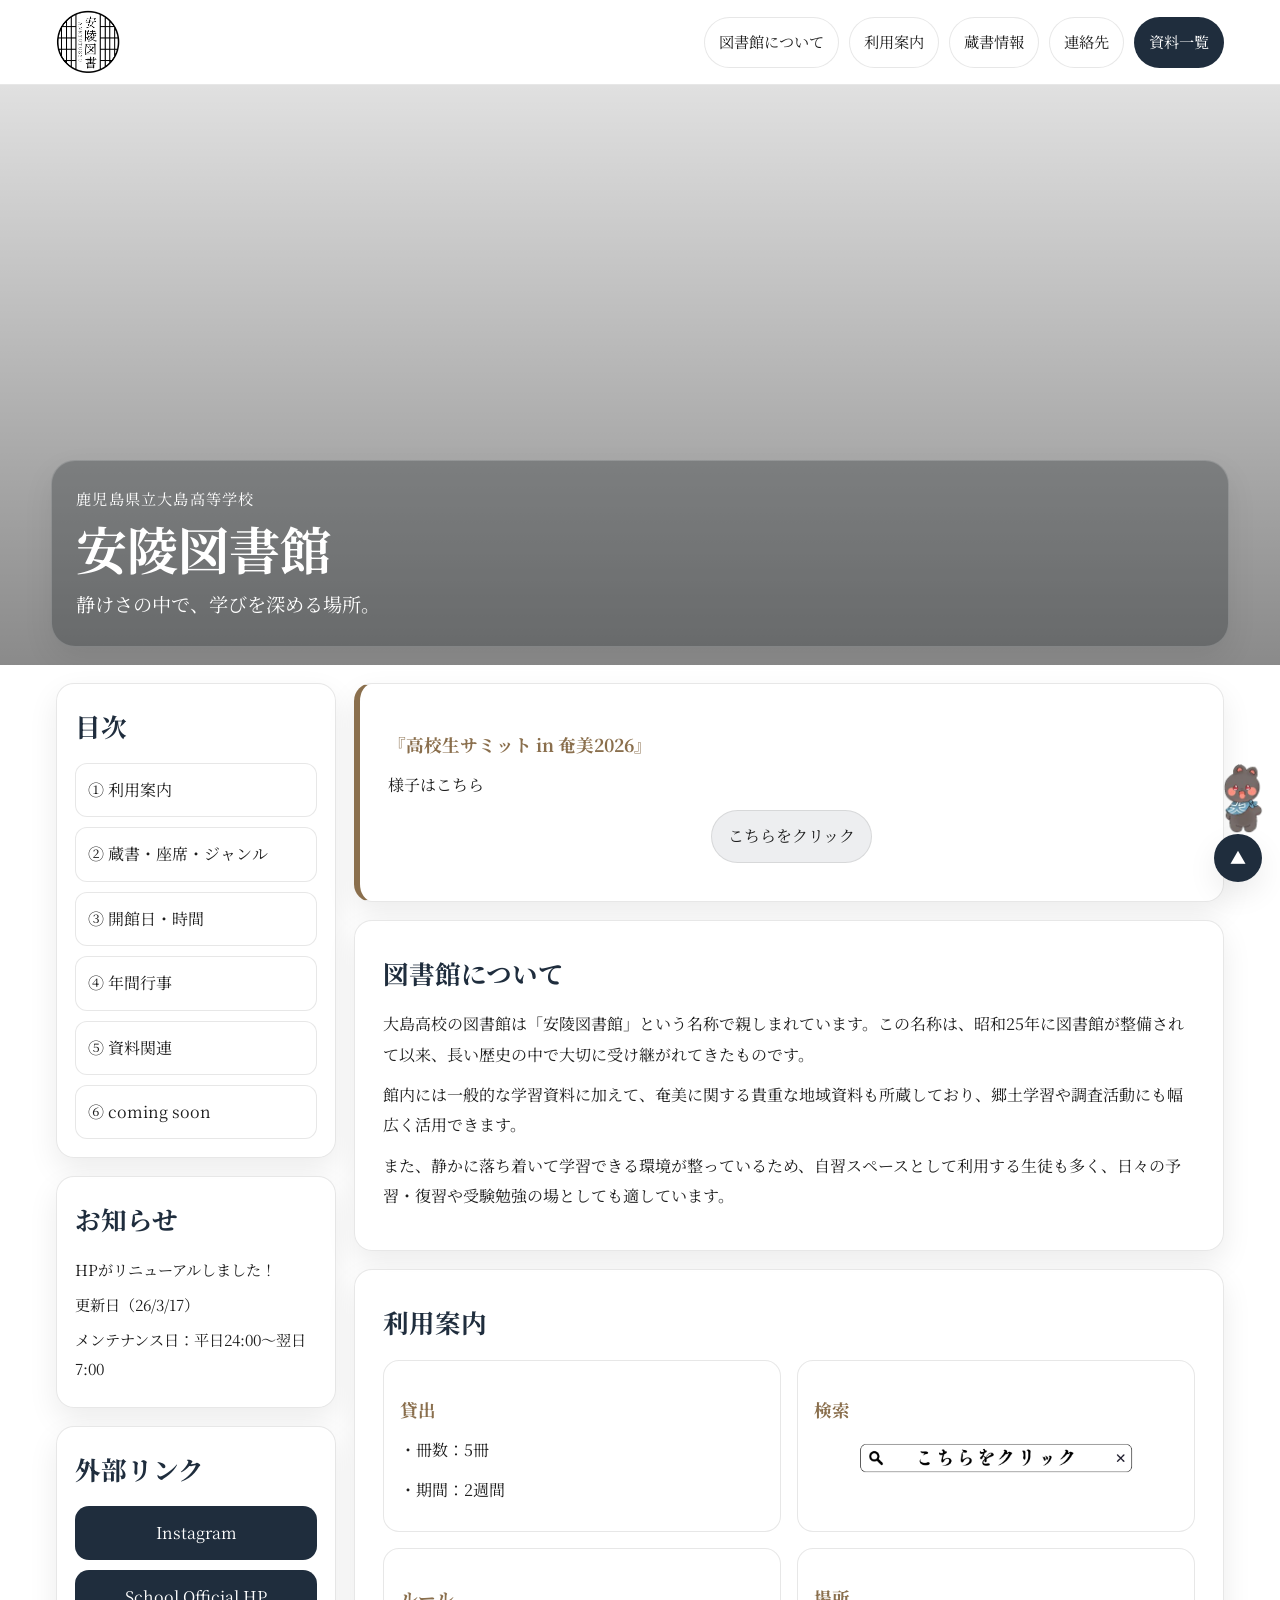
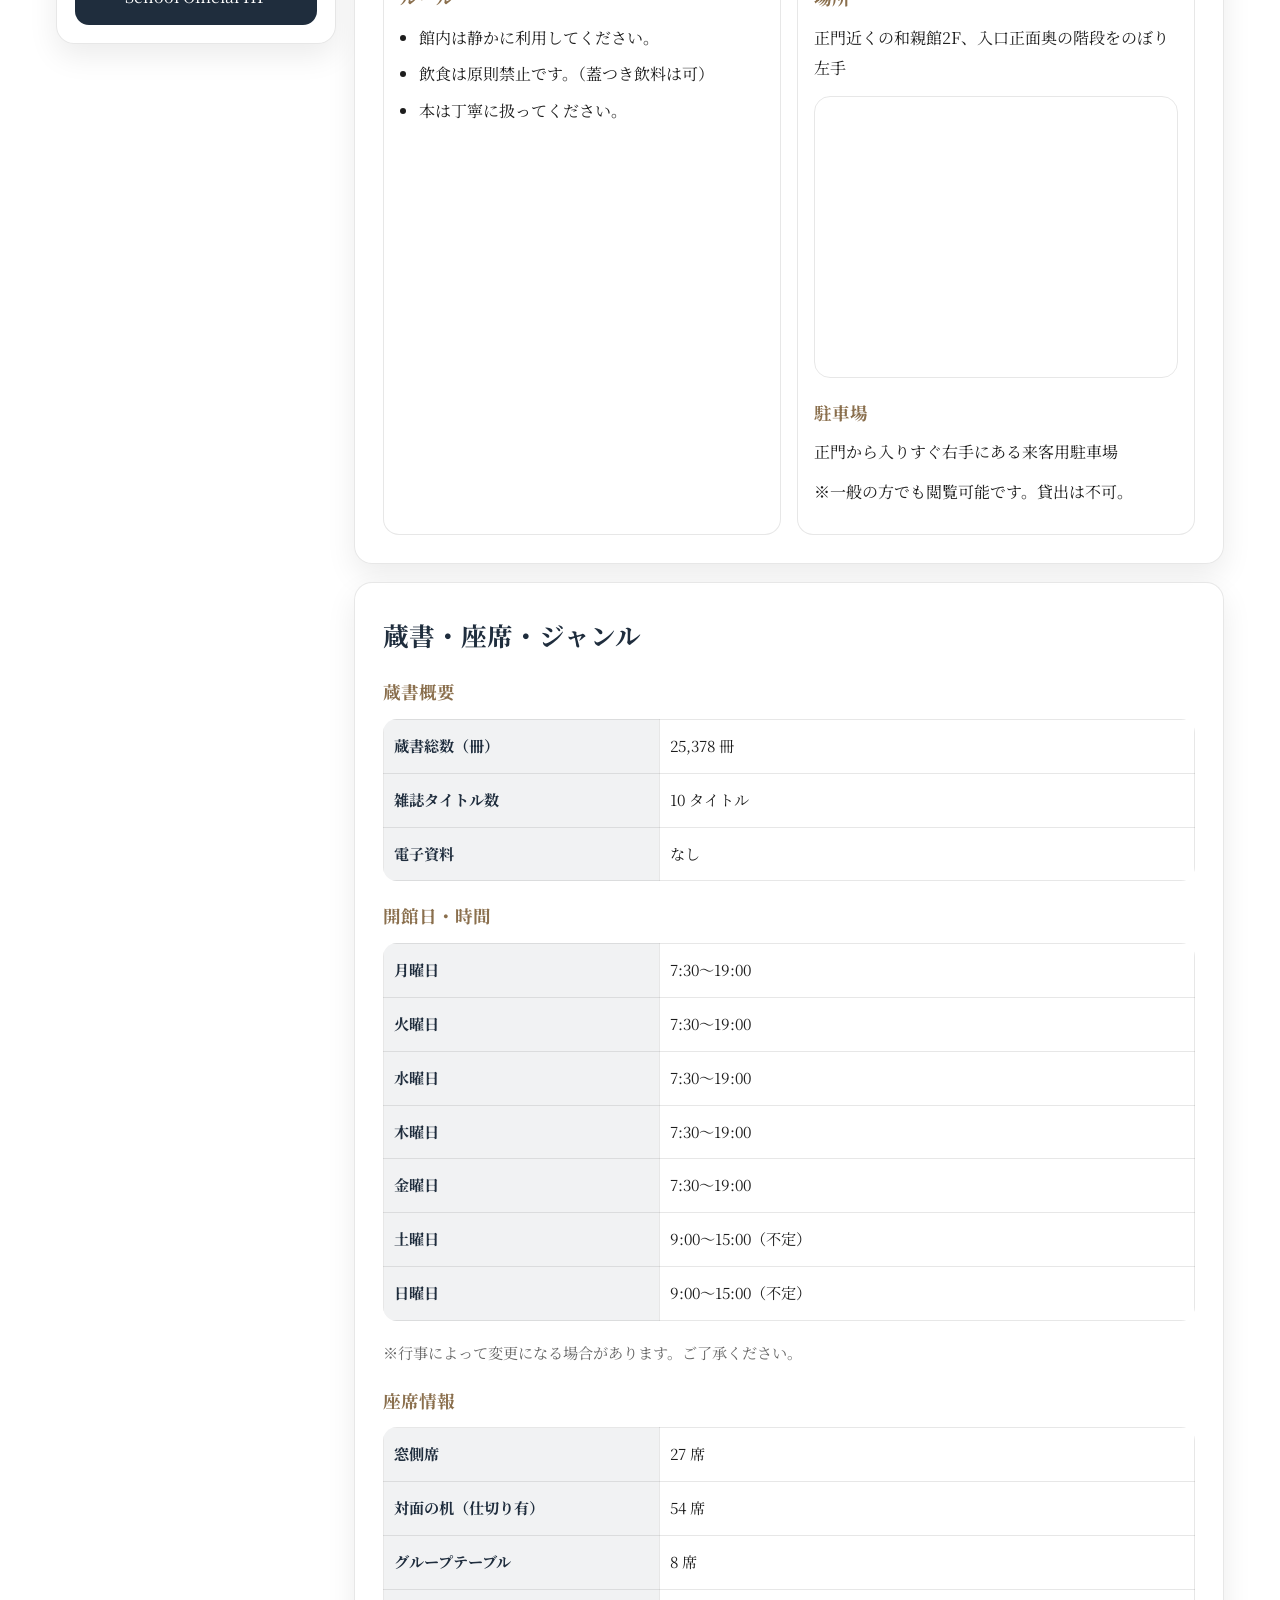
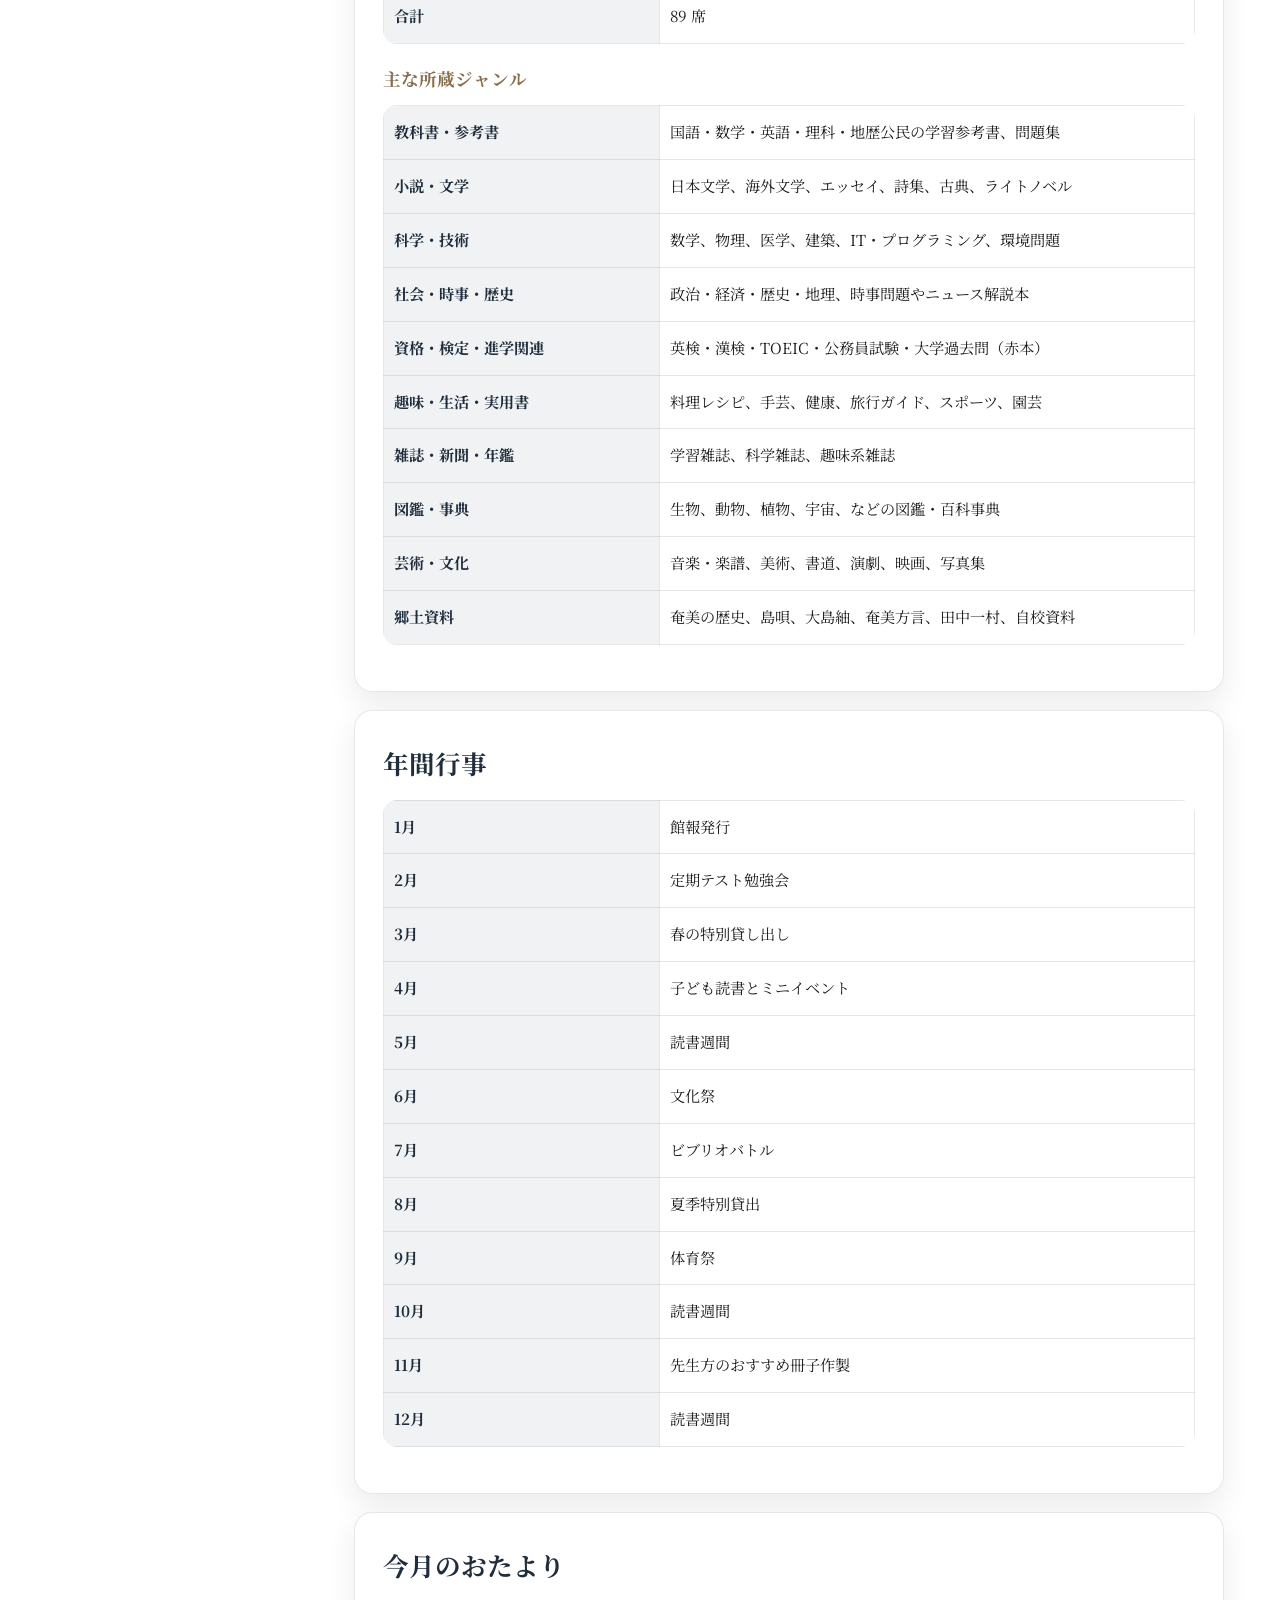
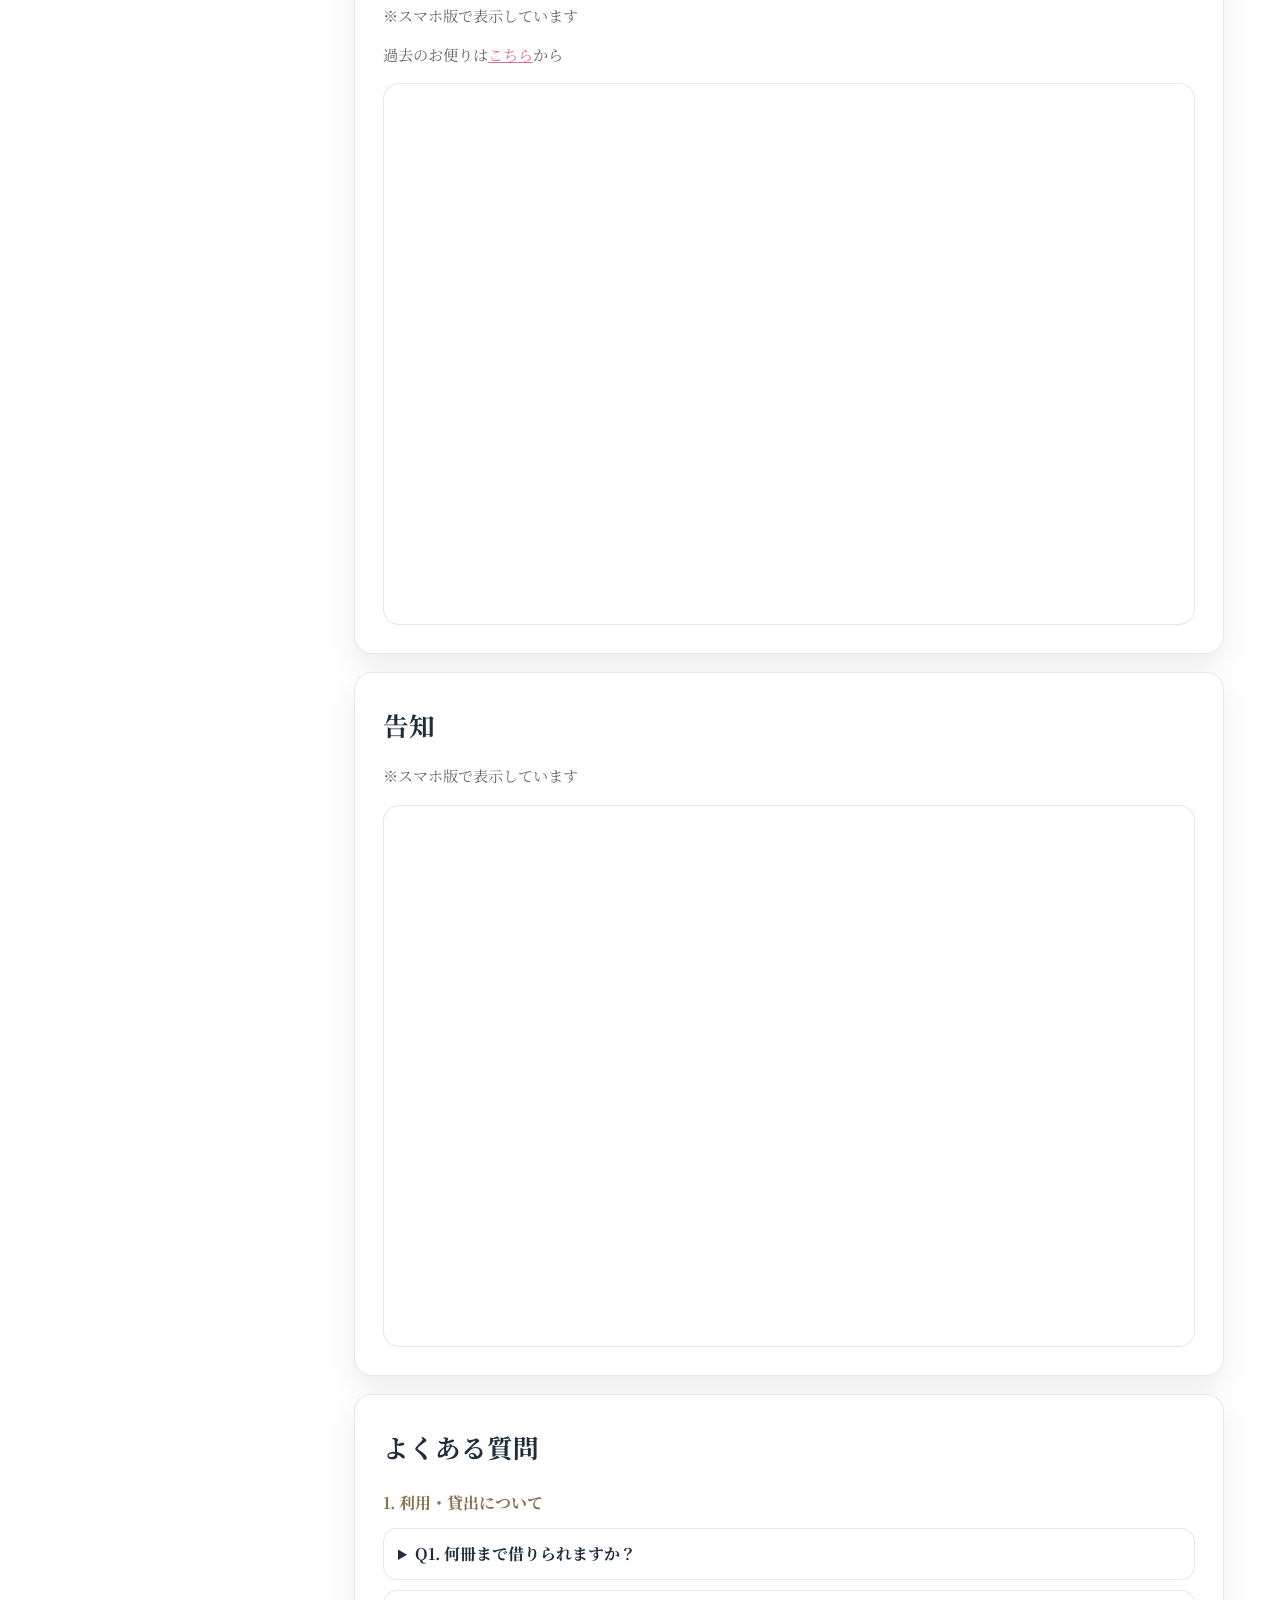
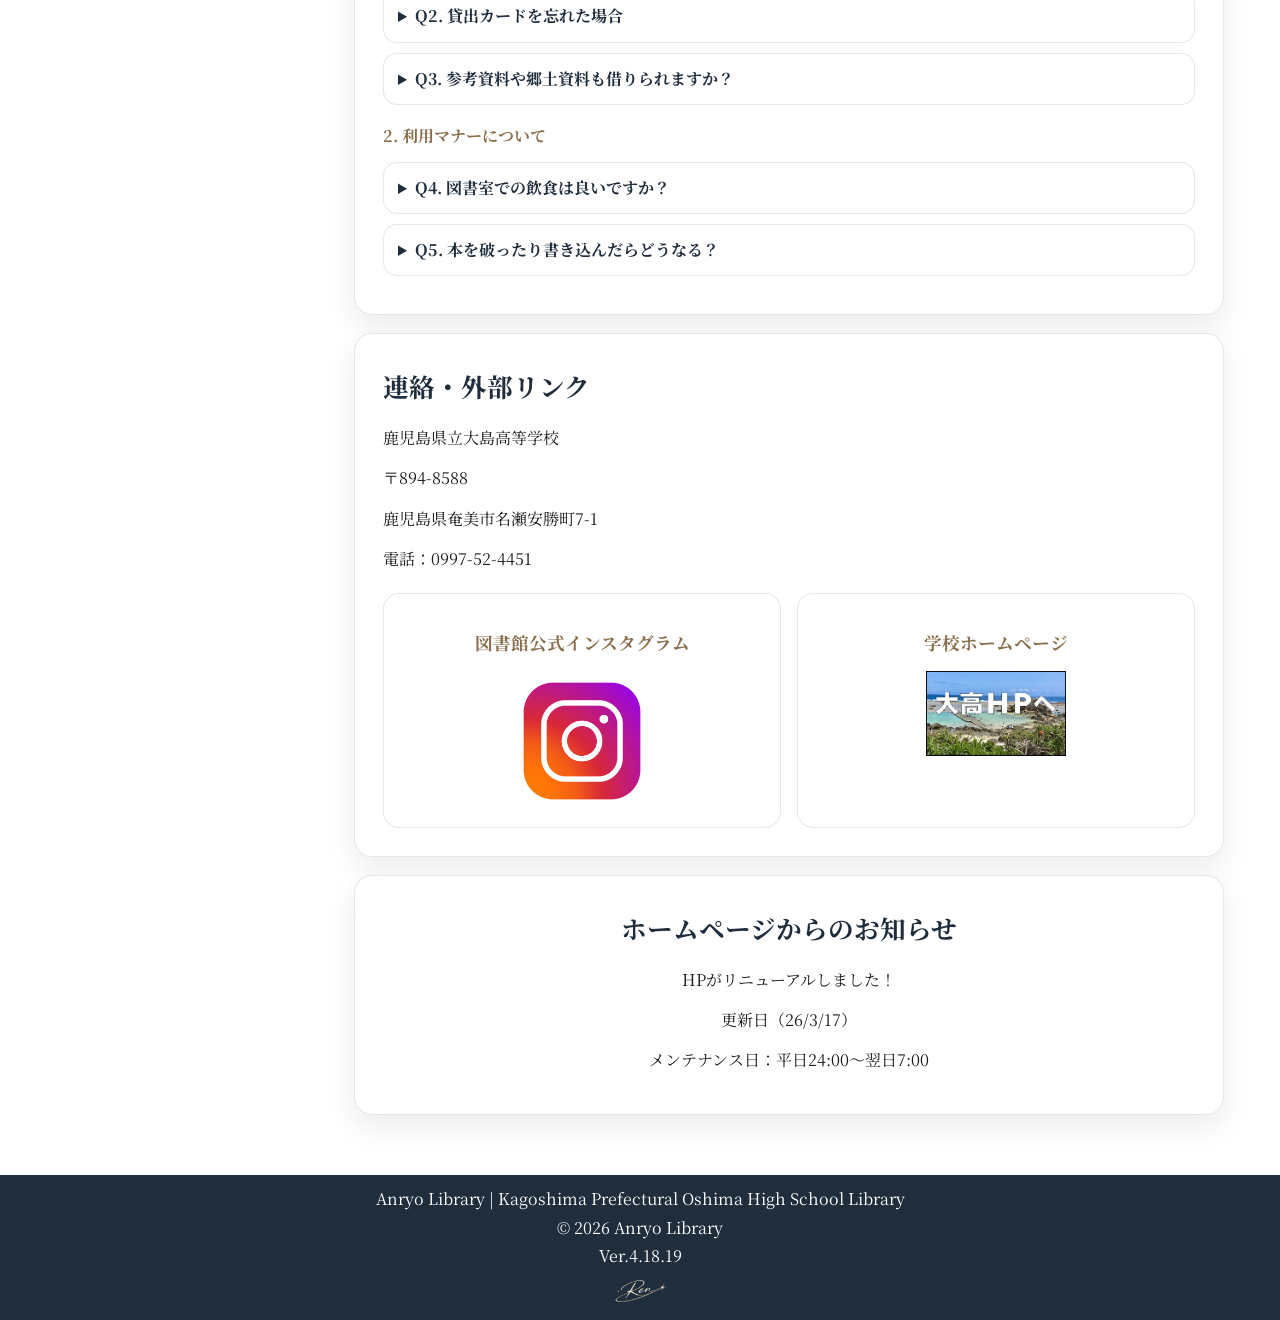
==== index.html @ 995b1844 "Update index.html" ====
<!DOCTYPE html>
<html lang="ja">
<head>
  <meta charset="UTF-8">
  <meta name="viewport" content="width=device-width, initial-scale=1.0">
  <title>鹿児島県立大島高等学校 安陵図書館</title>

  <link href="https://fonts.googleapis.com/css2?family=Noto+Serif+JP:wght@400;500;700&display=swap" rel="stylesheet">
  <link rel="stylesheet" href="style.css">

  <link rel="shortcut icon" href="img/logo2.png">

  <meta name="google-adsense-account" content="ca-pub-2181706792277434">

</head>
<body>

  <!-- ヘッダー -->
<header class="site-header">
  <div class="header-inner">
    
    <h1 class="logo">
      <a href="https://www.edu.pref.kagoshima.jp/sh/oshima/">
        <img src="img/logo.png" alt="鹿児島県立大島高等学校">
      </a>
    </h1>


    <input type="checkbox" id="menu-btn">

    <label for="menu-btn" class="menu-icon">
      <span></span>
      <span></span>
      <span></span>
    </label>

    <nav class="header-nav">
      <a href="#about">図書館について</a>
      <a href="#guide">利用案内</a>
      <a href="#stats">蔵書情報</a>
      <a href="#contact">連絡先</a>
      <a href="shiryou.html" class="nav-button">資料一覧</a>
    </nav>

  </div>
</header>

  <a id="top"></a>

  <!-- ヒーロー -->
  <section class="hero">
    <div class="slides" aria-hidden="true">
      <img src="スライドショー/スラ1.jpg" class="slide" alt="">
      <img src="スライドショー/スラ2.jpg" class="slide" alt="">
      <img src="スライドショー/スラ3.jpg" class="slide" alt="">
      <img src="スライドショー/スラ4.jpg" class="slide" alt="">
      <img src="スライドショー/スラ5.jpg" class="slide" alt="">
      <img src="スライドショー/スラ6.jpg" class="slide" alt="">
      <img src="スライドショー/スラ7.jpg" class="slide" alt="">
    </div>

    <div class="hero-overlay"></div>

    <div class="hero-inner">
      <div class="hero-copy">
        <p class="hero-subtitle">鹿児島県立大島高等学校</p>
        <h2>安陵図書館</h2>
        <p class="hero-text">静けさの中で、学びを深める場所。</p>
      </div>

    </div>
  </section>

  <div class="page">
    <!-- 左側：サイドバー -->
    <aside class="sidebar">
      <section class="mini-card">
        <h2>目次</h2>
        <nav class="toc-links">
          <a href="#guide">① 利用案内</a>
          <a href="#stats">② 蔵書・座席・ジャンル</a>
          <a href="#hours">③ 開館日・時間</a>
          <a href="#events">④ 年間行事</a>
          <a href="shiryou.html">⑤ 資料関連</a>
          <a href="soon.html">⑥ coming soon</a>
        </nav>
      </section>

      <section class="mini-card notice-mini">
        <h2>お知らせ</h2>
        <p>HPがリニューアルしました！</p>
        <p>更新日（26/3/17）</p>
        <p>メンテナンス日：平日24:00〜翌日7:00</p>
      </section>

      <section class="mini-card">
        <h2>外部リンク</h2>
        <a class="side-button" href="https://www.instagram.com/daikou_anryo_library/" target="_blank" rel="noopener noreferrer">Instagram</a>
        <a class="side-button" href="https://www.edu.pref.kagoshima.jp/sh/oshima/" target="_blank" rel="noopener noreferrer">School Official HP</a>
      </section>
    </aside>

    <!-- 右側：メイン -->
    <main class="content">


      <!-- コラム -->
      <section class="card accent-card">
        <h3>『高校生サミット in 奄美2026』</h3>
        <p>様子はこちら</p>
        <p class="link-center">
          <a href="https://www.youtube.com/watch?v=9Es61P4Qy_0&t=3s" target="_blank" rel="noopener noreferrer">こちらをクリック</a>
        </p>
      </section>

      <!-- 図書館について -->
      <section id="about" class="card">
        <h2>図書館について</h2>
        <p>
          大島高校の図書館は「安陵図書館」という名称で親しまれています。この名称は、昭和25年に図書館が整備されて以来、長い歴史の中で大切に受け継がれてきたものです。
        </p>
        <p>
          館内には一般的な学習資料に加えて、奄美に関する貴重な地域資料も所蔵しており、郷土学習や調査活動にも幅広く活用できます。
        </p>
        <p>
          また、静かに落ち着いて学習できる環境が整っているため、自習スペースとして利用する生徒も多く、日々の予習・復習や受験勉強の場としても適しています。
        </p>
      </section>

      <!-- 利用案内 -->
      <section id="guide" class="card">
        <h2>利用案内</h2>

        <div class="feature-grid">
          <div class="info-box">
            <h3>貸出</h3>
            <p>・冊数：5冊</p>
            <p>・期間：2週間</p>
          </div>

          <div class="info-box">
            <h3>検索</h3>
            <a href="https://private.calil.jp/gk-2003914-g24wh/" target="_blank" rel="noopener noreferrer">
              <img src="img/検索バー.png" alt="蔵書検索">
            </a>
          </div>

          <div class="info-box">
            <h3>ルール</h3>
            <ul class="list">
              <li>館内は静かに利用してください。</li>
              <li>飲食は原則禁止です。（蓋つき飲料は可）</li>
              <li>本は丁寧に扱ってください。</li>
            </ul>
          </div>

          <div class="info-box">
            <h3>場所</h3>
            <p>正門近くの和親館2F、入口正面奥の階段をのぼり左手</p>

            <div class="map-wrap">
              <iframe
                src="https://www.google.com/maps/embed?pb=!1m18!1m12!1m3!1d1755.2326802909815!2d129.50000006617014!3d28.37500920495072!2m3!1f0!2f0!3f0!3m2!1i1024!2i768!4f13.1!3m3!1m2!1s0x351fba624b6e96cb%3A0x168348840e13607b!2z6bm_5YWQ5bO255yM56uL5aSn5bO26auY562J5a2m5qCh!5e0!3m2!1sja!2sjp!4v1773461727022!5m2!1sja!2sjp"
                loading="lazy"
                allowfullscreen=""
                referrerpolicy="no-referrer-when-downgrade">
              </iframe>
            </div>

            <h3>駐車場</h3>
            <p>正門から入りすぐ右手にある来客用駐車場</p>
            <p>※一般の方でも閲覧可能です。貸出は不可。</p>
          </div>
        </div>
      </section>

      <!-- 蔵書・座席・ジャンル -->
      <section id="stats" class="card">
        <h2>蔵書・座席・ジャンル</h2>

        <h3>蔵書概要</h3>
        <table class="data-table">
          <tbody>
            <tr>
              <th>蔵書総数（冊）</th>
              <td>25,378 冊</td>
            </tr>
            <tr>
              <th>雑誌タイトル数</th>
              <td>10 タイトル</td>
            </tr>
            <tr>
              <th>電子資料</th>
              <td>なし</td>
            </tr>
          </tbody>
        </table>

        <h3 id="hours">開館日・時間</h3>
        <table class="data-table">
          <tbody>
            <tr><th>月曜日</th><td>7:30〜19:00</td></tr>
            <tr><th>火曜日</th><td>7:30〜19:00</td></tr>
            <tr><th>水曜日</th><td>7:30〜19:00</td></tr>
            <tr><th>木曜日</th><td>7:30〜19:00</td></tr>
            <tr><th>金曜日</th><td>7:30〜19:00</td></tr>
            <tr><th>土曜日</th><td>9:00〜15:00（不定）</td></tr>
            <tr><th>日曜日</th><td>9:00〜15:00（不定）</td></tr>
          </tbody>
        </table>

        <p class="small-text">※行事によって変更になる場合があります。ご了承ください。</p>

        <h3>座席情報</h3>
        <table class="data-table">
          <tbody>
            <tr>
              <th>窓側席</th>
              <td>27 席</td>
            </tr>
            <tr>
              <th>対面の机（仕切り有）</th>
              <td>54 席</td>
            </tr>
            <tr>
              <th>グループテーブル</th>
              <td>8 席</td>
            </tr>
            <tr>
              <th>合計</th>
              <td>89 席</td>
            </tr>
          </tbody>
        </table>

        <h3>主な所蔵ジャンル</h3>
        <table class="data-table">
          <tbody>
            <tr><th>教科書・参考書</th><td>国語・数学・英語・理科・地歴公民の学習参考書、問題集</td></tr>
            <tr><th>小説・文学</th><td>日本文学、海外文学、エッセイ、詩集、古典、ライトノベル</td></tr>
            <tr><th>科学・技術</th><td>数学、物理、医学、建築、IT・プログラミング、環境問題</td></tr>
            <tr><th>社会・時事・歴史</th><td>政治・経済・歴史・地理、時事問題やニュース解説本</td></tr>
            <tr><th>資格・検定・進学関連</th><td>英検・漢検・TOEIC・公務員試験・大学過去問（赤本）</td></tr>
            <tr><th>趣味・生活・実用書</th><td>料理レシピ、手芸、健康、旅行ガイド、スポーツ、園芸</td></tr>
            <tr><th>雑誌・新聞・年鑑</th><td>学習雑誌、科学雑誌、趣味系雑誌</td></tr>
            <tr><th>図鑑・事典</th><td>生物、動物、植物、宇宙、などの図鑑・百科事典</td></tr>
            <tr><th>芸術・文化</th><td>音楽・楽譜、美術、書道、演劇、映画、写真集</td></tr>
            <tr><th>郷土資料</th><td>奄美の歴史、島唄、大島紬、奄美方言、田中一村、自校資料</td></tr>
          </tbody>
        </table>
      </section>

      <!-- 年間行事 -->
      <section id="events" class="card">
        <h2>年間行事</h2>
        <table class="data-table">
          <tbody>
            <tr><th>1月</th><td>館報発行</td></tr>
            <tr><th>2月</th><td>定期テスト勉強会</td></tr>
            <tr><th>3月</th><td>春の特別貸し出し</td></tr>
            <tr><th>4月</th><td>子ども読書とミニイベント</td></tr>
            <tr><th>5月</th><td>読書週間</td></tr>
            <tr><th>6月</th><td>文化祭</td></tr>
            <tr><th>7月</th><td>ビブリオバトル</td></tr>
            <tr><th>8月</th><td>夏季特別貸出</td></tr>
            <tr><th>9月</th><td>体育祭</td></tr>
            <tr><th>10月</th><td>読書週間</td></tr>
            <tr><th>11月</th><td>先生方のおすすめ冊子作製</td></tr>
            <tr><th>12月</th><td>読書週間</td></tr>
          </tbody>
        </table>
      </section>
      

      <!-- おたより -->
      <section class="card">
        <h2>今月のおたより</h2>
        <p class="small-text">※スマホ版で表示しています</p>
        <p class="small-text">過去のお便りは<a href="oshirase.html">こちら</a>から</p>
        <div class="sheet-wrap">
          <iframe
            src="https://docs.google.com/spreadsheets/d/e/2PACX-1vSXLWxPJqkDO7irRCk36bS_F-jA9c8I1LHhwUVcX7KZcYFbP5SuY6KMKb9MyS--avTkp7NwmF2tRL9w/pubhtml"
            loading="lazy">
          </iframe>
        </div>
      </section>

      <section class="card">
        <h2>告知</h2>
        <p class="small-text">※スマホ版で表示しています</p>
        <div class="sheet-wrap">
          <iframe
            src="https://docs.google.com/spreadsheets/d/e/2PACX-1vRaTfkfbYqoMDmGVdREw5QUtYYAHZqoX_GP22mRh1swxzlI0ptmYDk2lr_VDZVZET5yuw2ezvJJsMid/pubhtml"
            loading="lazy">
          </iframe>
        </div>
      </section>

      <!-- よくある質問 -->
      <section class="card">
        <h2>よくある質問</h2>

        <p class="section-label">1. 利用・貸出について</p>

        <details>
          <summary>Q1. 何冊まで借りられますか？</summary>
          <p>A1. 最大5冊まで。貸出期間は2週間です。延長は1回まで（予約がない場合）。</p>
        </details>

        <details>
          <summary>Q2. 貸出カードを忘れた場合</summary>
          <p>A2. 図書担当に相談してください。書き出しカードに記入できれば貸出できます。</p>
        </details>

        <details>
          <summary>Q3. 参考資料や郷土資料も借りられますか？</summary>
          <p>A3. 資料によって異なるため図書担当に相談してください。一般の方は貸出不可です。</p>
        </details>

        <p class="section-label">2. 利用マナーについて</p>

        <details>
          <summary>Q4. 図書室での飲食は良いですか？</summary>
          <p>A4. 飲食は原則禁止です。（蓋つき飲料は可）</p>
        </details>

        <details>
          <summary>Q5. 本を破ったり書き込んだらどうなる？</summary>
          <p>A5. その本と同等のものを弁償することになります。本は丁寧に扱いましょう。</p>
        </details>
      </section>

      <!-- 連絡先 -->
      <section id="contact" class="card">
        <h2>連絡・外部リンク</h2>

        <p>鹿児島県立大島高等学校</p>
        <p>〒894-8588</p>
        <p>鹿児島県奄美市名瀬安勝町7-1</p>
        <p>電話：0997-52-4451</p>

        <div class="link-cards">
          <div class="link-card">
            <h3>図書館公式インスタグラム</h3>
            <a href="https://www.instagram.com/daikou_anryo_library/" target="_blank" rel="noopener noreferrer">
              <img src="img/3.png" alt="Instagramアイコン">
            </a>
          </div>

          <div class="link-card">
            <h3>学校ホームページ</h3>
            <a href="https://www.edu.pref.kagoshima.jp/sh/oshima/" target="_blank" rel="noopener noreferrer">
              <img src="img/2.jpg" alt="学校画像">
            </a>
          </div>
        </div>
      </section>

      <!-- ホームページからのお知らせ -->
      <section class="card notice-card">
        <h2>ホームページからのお知らせ</h2>
        <p>HPがリニューアルしました！</p>
        <p>更新日（26/3/17）</p>
        <p>メンテナンス日：平日24:00〜翌日7:00</p>
      </section>

    </main>
  </div>

  <!-- フッター -->
  <footer class="site-footer">
    <p>Anryo Library | Kagoshima Prefectural Oshima High School Library</p>
    <p>© 2026 Anryo Library</p>
    <p>Ver.4.18.19</p>
    <img src="img/sin.l.png" alt="">
  </footer>

  <a href="#top" class="back-to-top" aria-label="トップに戻る">▲</a>

  <div class="OK">
    <img src="img/OK.png" alt="">
  </div>

</body>
</html>
---- style.css ----
/* ===== 基本設定 ===== */
*{
  box-sizing:border-box;
  margin:0;
  padding:0;
}

html{
  scroll-behavior:smooth;
}

:root{
  --bg:#f4efe7;
  --card:rgba(255,255,255,.82);
  --line:rgba(60,60,60,.12);
  --text:#1d1d1d;
  --main:#1f2d3d;
  --accent:#8a6f4d;
  --accent2:#b89b78;
  --shadow:0 12px 30px rgba(0,0,0,.08);
  --radius:18px;
  --max:1200px;
}

body{
  font-family:"Noto Serif JP", serif;
  color:var(--text);
  line-height:1.9;
  background:
    linear-gradient(rgba(244,239,231,.74), rgba(244,239,231,.74)),
    url(back/2.jpg)
  background-size:cover;
  background-attachment:fixed;
}

h1,h2,h3,p,a,li,summary,th,td{
  font-family:"Noto Serif JP", serif;
}

a{
  color:inherit;
  text-decoration:none;
}

img{
  max-width:100%;
  display:block;
}

/* ===== ヘッダー ===== */
.site-header{
  position:sticky;
  top:0;
  z-index:1000;
  background:rgba(255,255,255,.72);
  backdrop-filter:blur(10px);
  border-bottom:1px solid var(--line);
}

.header-inner{
  max-width:var(--max);
  margin:0 auto;
  padding:10px 16px;
  display:flex;
  align-items:center;
  justify-content:space-between;
  gap:16px;
}

.logo img{
  width:64px;
  height:auto;
}

.header-nav{
  display:flex;
  align-items:center;
  gap:10px;
  flex-wrap:wrap;
  justify-content:flex-end;
}

.header-nav a{
  display:inline-block;
  padding:10px 14px;
  border-radius:999px;
  background:rgba(255,255,255,.6);
  border:1px solid var(--line);
  transition:.25s;
  font-size:.95rem;
}

.header-nav a:hover{
  transform:translateY(-2px);
  background:rgba(31,45,61,.08);
}

.nav-button{
  background:var(--main) !important;
  color:#fff !important;
  border-color:transparent !important;
}

/* ===== ヒーロー ===== */
.hero{
  position:relative;
  min-height:clamp(380px, 52vw, 580px);
  overflow:hidden;
  display:grid;
  place-items:end center;
}

.slides,
.hero-overlay{
  position:absolute;
  inset:0;
}

.slide{
  position:absolute;
  inset:0;
  width:100%;
  height:100%;
  object-fit:cover;
  opacity:0;
  animation:fade 35s infinite;
}

.slide:nth-child(1){animation-delay:0s;}
.slide:nth-child(2){animation-delay:5s;}
.slide:nth-child(3){animation-delay:10s;}
.slide:nth-child(4){animation-delay:15s;}
.slide:nth-child(5){animation-delay:20s;}
.slide:nth-child(6){animation-delay:25s;}
.slide:nth-child(7){animation-delay:30s;}

@keyframes fade{
  0%{opacity:0;}
  5%{opacity:1;}
  14%{opacity:1;}
  19%{opacity:0;}
  100%{opacity:0;}
}

.hero-overlay{
  background:linear-gradient(180deg, rgba(0,0,0,.12), rgba(0,0,0,.46));
}

.hero-inner{
  position:relative;
  z-index:2;
  width:min(92%, var(--max));
  margin-bottom:18px;
  padding:24px;
  color:#fff;
  border-radius:24px;
  background:rgba(14,18,24,.28);
  border:1px solid rgba(255,255,255,.18);
  box-shadow:var(--shadow);
  display:grid;
  grid-template-columns:1.6fr .9fr;
  gap:18px;
  align-items:end;
}

.hero-copy{
  text-align:left;
}

.hero-subtitle{
  font-size:.95rem;
  letter-spacing:.08em;
  margin-bottom:6px;
}

.hero-inner h2{
  font-size:clamp(2rem, 4vw, 3.6rem);
  line-height:1.1;
  color:#fff;
  margin-bottom:10px;
}

.hero-text{
  font-size:clamp(1rem, 1.8vw, 1.2rem);
}

.hero-links{
  display:flex;
  flex-direction:column;
  gap:10px;
}

.hero-links a{
  display:block;
  padding:12px 14px;
  border-radius:14px;
  background:rgba(255,255,255,.16);
  border:1px solid rgba(255,255,255,.16);
  color:#fff;
  text-align:center;
  transition:.25s;
}

.hero-links a:hover{
  transform:translateY(-2px);
  background:rgba(255,255,255,.24);
}

/* ===== ページ全体 ===== */
.page{
  max-width:var(--max);
  margin:0 auto;
  padding:18px 16px 60px;
  display:grid;
  grid-template-columns:280px 1fr;
  gap:18px;
  align-items:start;
}

.sidebar{
  position:sticky;
  top:92px;
  display:grid;
  gap:18px;
}

.content{
  min-width:0;
  display:grid;
  gap:18px;
}

/* ===== カード ===== */
.card,
.mini-card,
.notice{
  background:var(--card);
  border:1px solid var(--line);
  border-radius:var(--radius);
  box-shadow:var(--shadow);
  backdrop-filter:blur(6px);
}

.card{
  padding:22px;
}

.small-text a{
  text-decoration: underline;
  color:palevioletred;
}

.mini-card{
  padding:18px;
}

.notice{
  padding:12px 16px;
  text-align:center;
}

/* ===== 見出し ===== */
.card h2,
.mini-card h2{
  font-size:clamp(1.3rem, 2vw, 1.8rem);
  color:var(--main);
  margin-bottom:12px;
}

.card h3{
  font-size:1.1rem;
  color:var(--accent);
  margin:16px 0 8px;
}

.accent-card{
  border-left:6px solid var(--accent);
}

/* ===== 目次 ===== */
.toc-links{
  display:grid;
  gap:10px;
}

.toc-links a{
  display:block;
  padding:11px 12px;
  border-radius:12px;
  background:rgba(255,255,255,.62);
  border:1px solid var(--line);
  transition:.2s;
}

.toc-links a:hover{
  transform:translateX(4px);
  background:rgba(31,45,61,.06);
}

.toc-note{
  margin-top:12px;
  font-size:.92rem;
  color:#666;
}

.notice-mini p{
  margin-bottom:6px;
  font-size:.95rem;
}

.side-button{
  display:block;
  text-align:center;
  padding:12px 14px;
  border-radius:14px;
  margin-top:10px;
  background:var(--main);
  color:#fff;
  transition:.25s;
}

.side-button:hover{
  background:#111a24;
  transform:translateY(-2px);
}

/* ===== 共通テキスト ===== */
.card p{
  margin-bottom:10px;
}

.small-text{
  font-size:.95rem;
  color:#666;
}

/* ===== 便利なリンク ===== */
.link-center{
  text-align:center;
}

.link-center a{
  display:inline-block;
  padding:10px 16px;
  border-radius:999px;
  background:rgba(31,45,61,.08);
  border:1px solid var(--line);
  transition:.25s;
}

.link-center a:hover{
  transform:translateY(-2px);
  background:rgba(31,45,61,.14);
}

/* ===== グリッド ===== */
.feature-grid{
  display:grid;
  grid-template-columns:1fr;
  gap:16px;
  margin-top:14px;
}

.info-box{
  background:rgba(255,255,255,.62);
  border:1px solid var(--line);
  border-radius:16px;
  padding:16px;
}

.info-box img{
  width:min(280px, 100%);
  margin:10px auto 0;
}

.list{
  padding-left:1.2em;
}

.list li{
  list-style:disc;
  margin-bottom:6px;
}

/* ===== 地図 ===== */
.map-wrap{
  margin:12px 0 18px;
  border-radius:16px;
  overflow:hidden;
  border:1px solid var(--line);
}

.map-wrap iframe{
  width:100%;
  height:280px;
  border:0;
  display:block;
}

/* ===== テーブル ===== */
.data-table{
  width:100%;
  border-collapse:collapse;
  margin:10px 0 18px;
  overflow:hidden;
  border-radius:14px;
}

.data-table th,
.data-table td{
  border:1px solid var(--line);
  padding:12px 10px;
  text-align:left;
  vertical-align:top;
  font-size:.95rem;
}

.data-table th{
  width:34%;
  background:rgba(31,45,61,.06);
  color:var(--main);
  font-weight:700;
}

/* ===== iframe ===== */
.sheet-wrap{
  margin-top:14px;
  border:1px solid var(--line);
  border-radius:16px;
  overflow:hidden;
  background:#fff;
}

.sheet-wrap iframe{
  width:100%;
  height:60vh;
  border:0;
  display:block;
}

/* ===== details ===== */
details{
  border:1px solid var(--line);
  border-radius:14px;
  background:rgba(255,255,255,.55);
  padding:10px 14px;
  margin-bottom:10px;
}

summary{
  cursor:pointer;
  font-weight:700;
  color:var(--main);
}

details p{
  margin-top:10px;
}

.section-label{
  margin-top:16px;
  font-weight:700;
  color:var(--accent);
}

/* ===== リンクカード ===== */
.link-cards{
  display:grid;
  grid-template-columns:1fr;
  gap:16px;
  margin-top:18px;
}

.link-card{
  text-align:center;
  border:1px solid var(--line);
  border-radius:16px;
  background:rgba(255,255,255,.62);
  padding:16px;
}

.link-card img{
  width:min(140px, 60%);
  margin:12px auto 0;
}

/* ===== お知らせカード ===== */
.notice-card{
  text-align:center;
}

/* ===== フッター ===== */
.site-footer{
  background:var(--main);
  color:#fff;
  text-align:center;
  line-height:1.8;
  padding-top: 10px;
}

footer img{
  width: 60px;
  display: inline;
}

/* ===== トップへ戻る ===== */
.back-to-top{
  position:fixed;
  right:18px;
  bottom:18px;
  width:48px;
  height:48px;
  display:grid;
  place-items:center;
  border-radius:50%;
  background:var(--main);
  color:#fff;
  box-shadow:var(--shadow);
  z-index:1200;
  transition:.25s;
}

.back-to-top:hover{
  transform:translateY(-2px);
  background:#111a24;
}

/* ===== OK画像 ===== */
.OK{
  position:fixed;
  right:16px;
  bottom:66px;
  z-index:1199;
}

.OK img{
  width:42px;
}

/* ===== レスポンシブ ===== */
@media (min-width: 768px){
  .feature-grid{
    grid-template-columns:1fr 1fr;
  }

  .link-cards{
    grid-template-columns:1fr 1fr;
  }

  .card{
    padding:28px;
  }
}

@media (max-width: 1024px){
  .page{
    grid-template-columns:1fr;
  }

  .sidebar{
    position:static;
  }

  .hero-inner{
    grid-template-columns:1fr;
  }
}

@media (max-width: 767px){
  .header-inner{
    flex-direction:column;
    align-items:flex-start;
  }

  .header-nav{
    justify-content:flex-start;
  }

  .header-nav a{
    font-size:.88rem;
    padding:8px 11px;
  }

  .hero{
    min-height:360px;
  }

  .hero-inner{
    padding:18px;
  }

  .card{
    padding:18px;
  }

  .data-table th,
  .data-table td{
    display:block;
    width:100%;
  }

  .data-table tr{
    display:block;
    margin-bottom:10px;
    border:1px solid var(--line);
    border-radius:12px;
    overflow:hidden;
  }

  .data-table th{
    border-bottom:none;
  }
}

/* ===== ハンバーガー ===== */
.menu-icon{
  display:none;
  flex-direction:column;
  cursor:pointer;
}

.menu-icon span{
  width:26px;
  height:2px;
  background:var(--main);
  margin:5px 0;
  transition:.3s;
}


#menu-btn{
  display:none;
}

/* ===== スマホ用（上書き） ===== */
@media (max-width: 767px){

  .header-inner{
    flex-direction:row;
    align-items:center;
    justify-content:space-between;
  }


  .menu-icon{
    display:flex;
  }


  .header-nav{
    position:absolute;
    top:70px;
    left:0;
    width:100%;
    background:rgba(255,255,255,.95);
    backdrop-filter:blur(10px);
    flex-direction:column;
    display:none;
    padding:10px 0;
    border-top:1px solid var(--line);
  }

  .header-nav a{
    width:90%;
    margin:6px auto;
    text-align:center;
    border-radius:10px;
  }


  #menu-btn:checked ~ .header-nav{
    display:flex;
  }


  #menu-btn:checked + .menu-icon span:nth-child(1){
    transform:rotate(45deg) translate(5px,5px);
  }

  #menu-btn:checked + .menu-icon span:nth-child(2){
    opacity:0;
  }

  #menu-btn:checked + .menu-icon span:nth-child(3){
    transform:rotate(-45deg) translate(6px,-6px);
  }
}
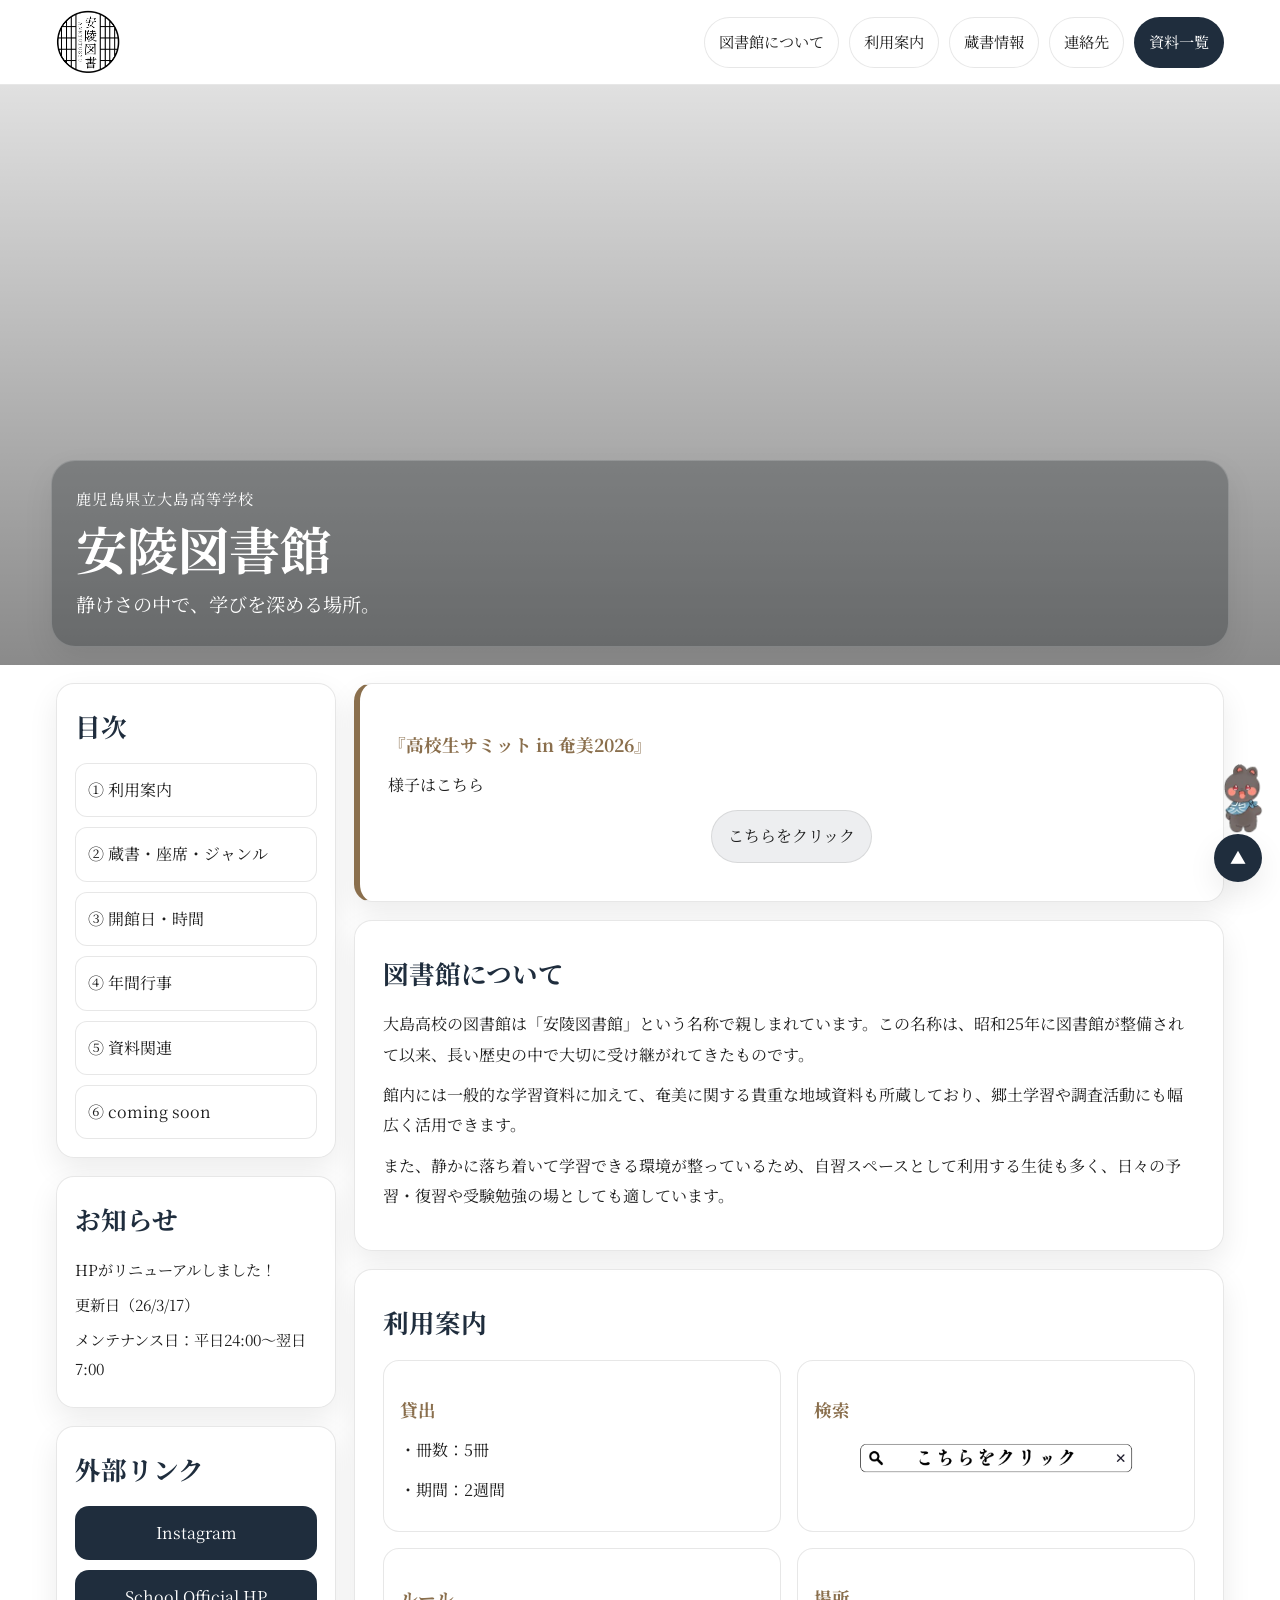
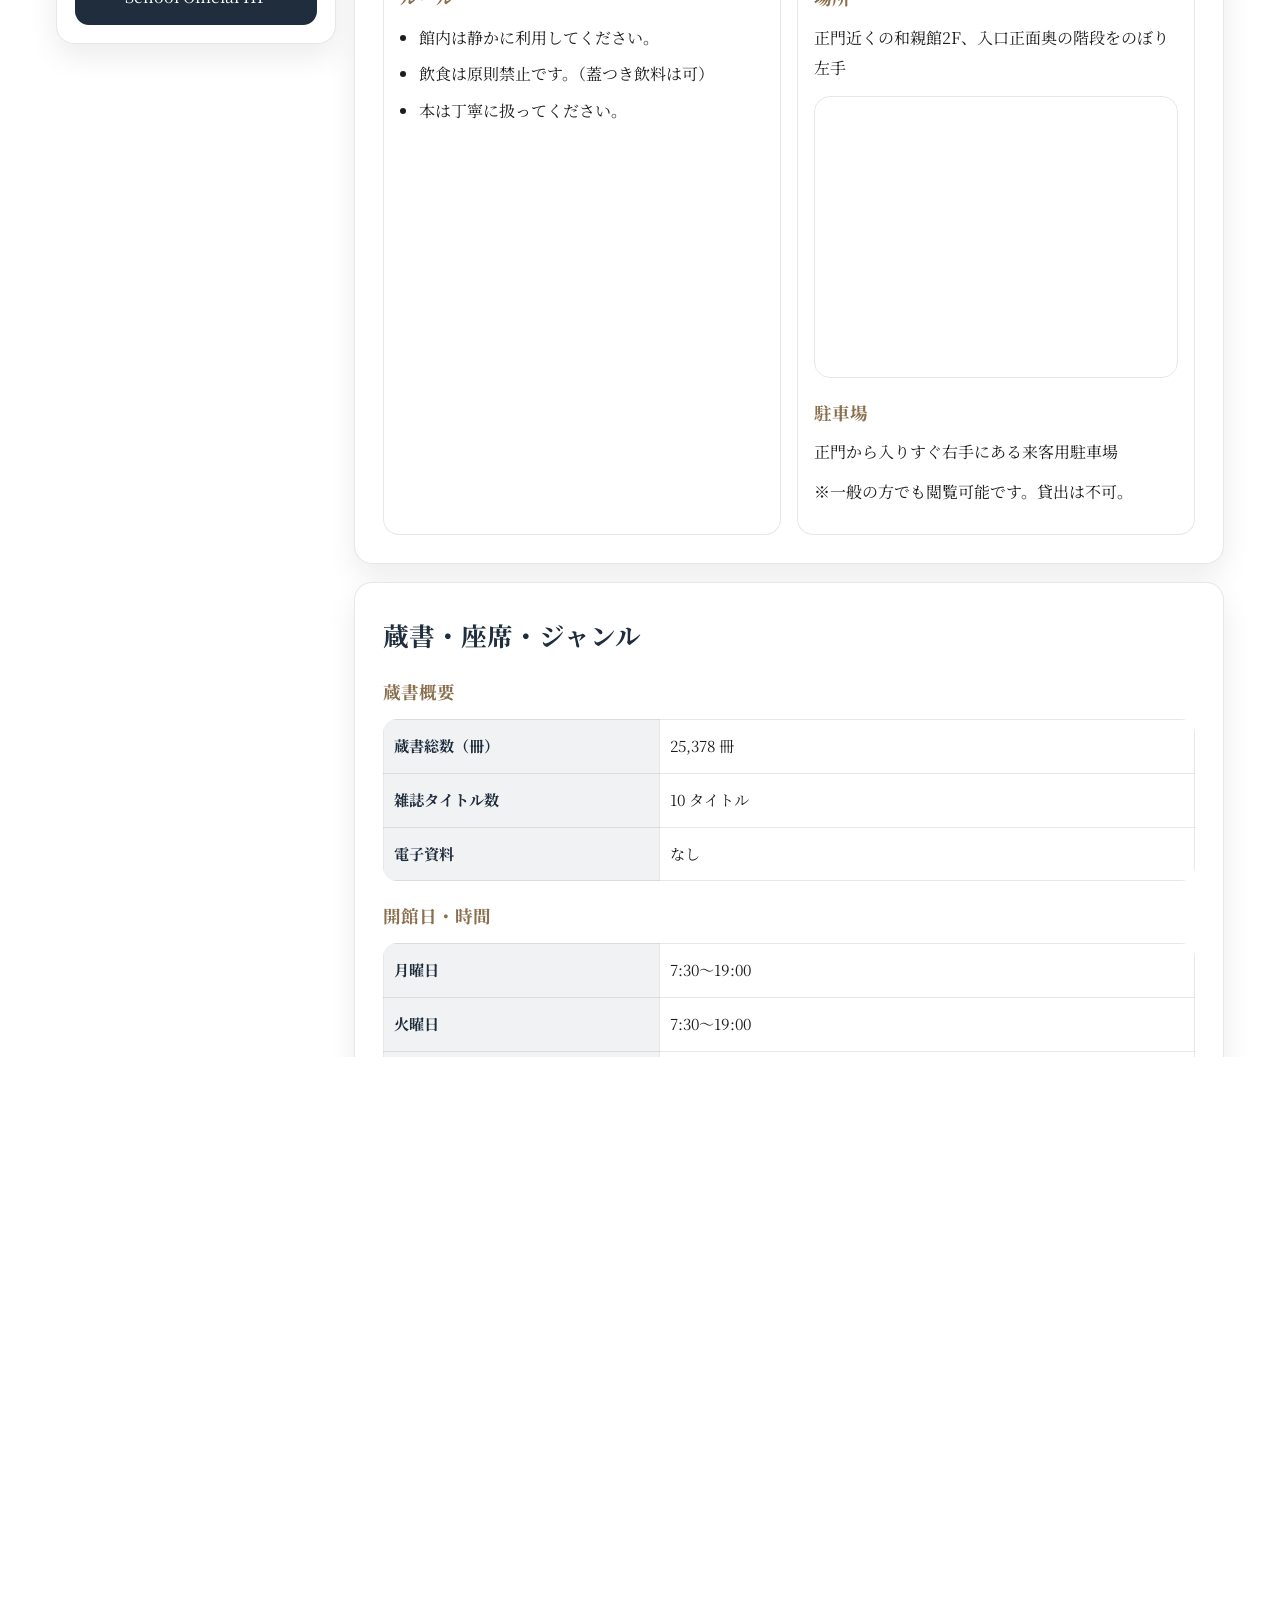
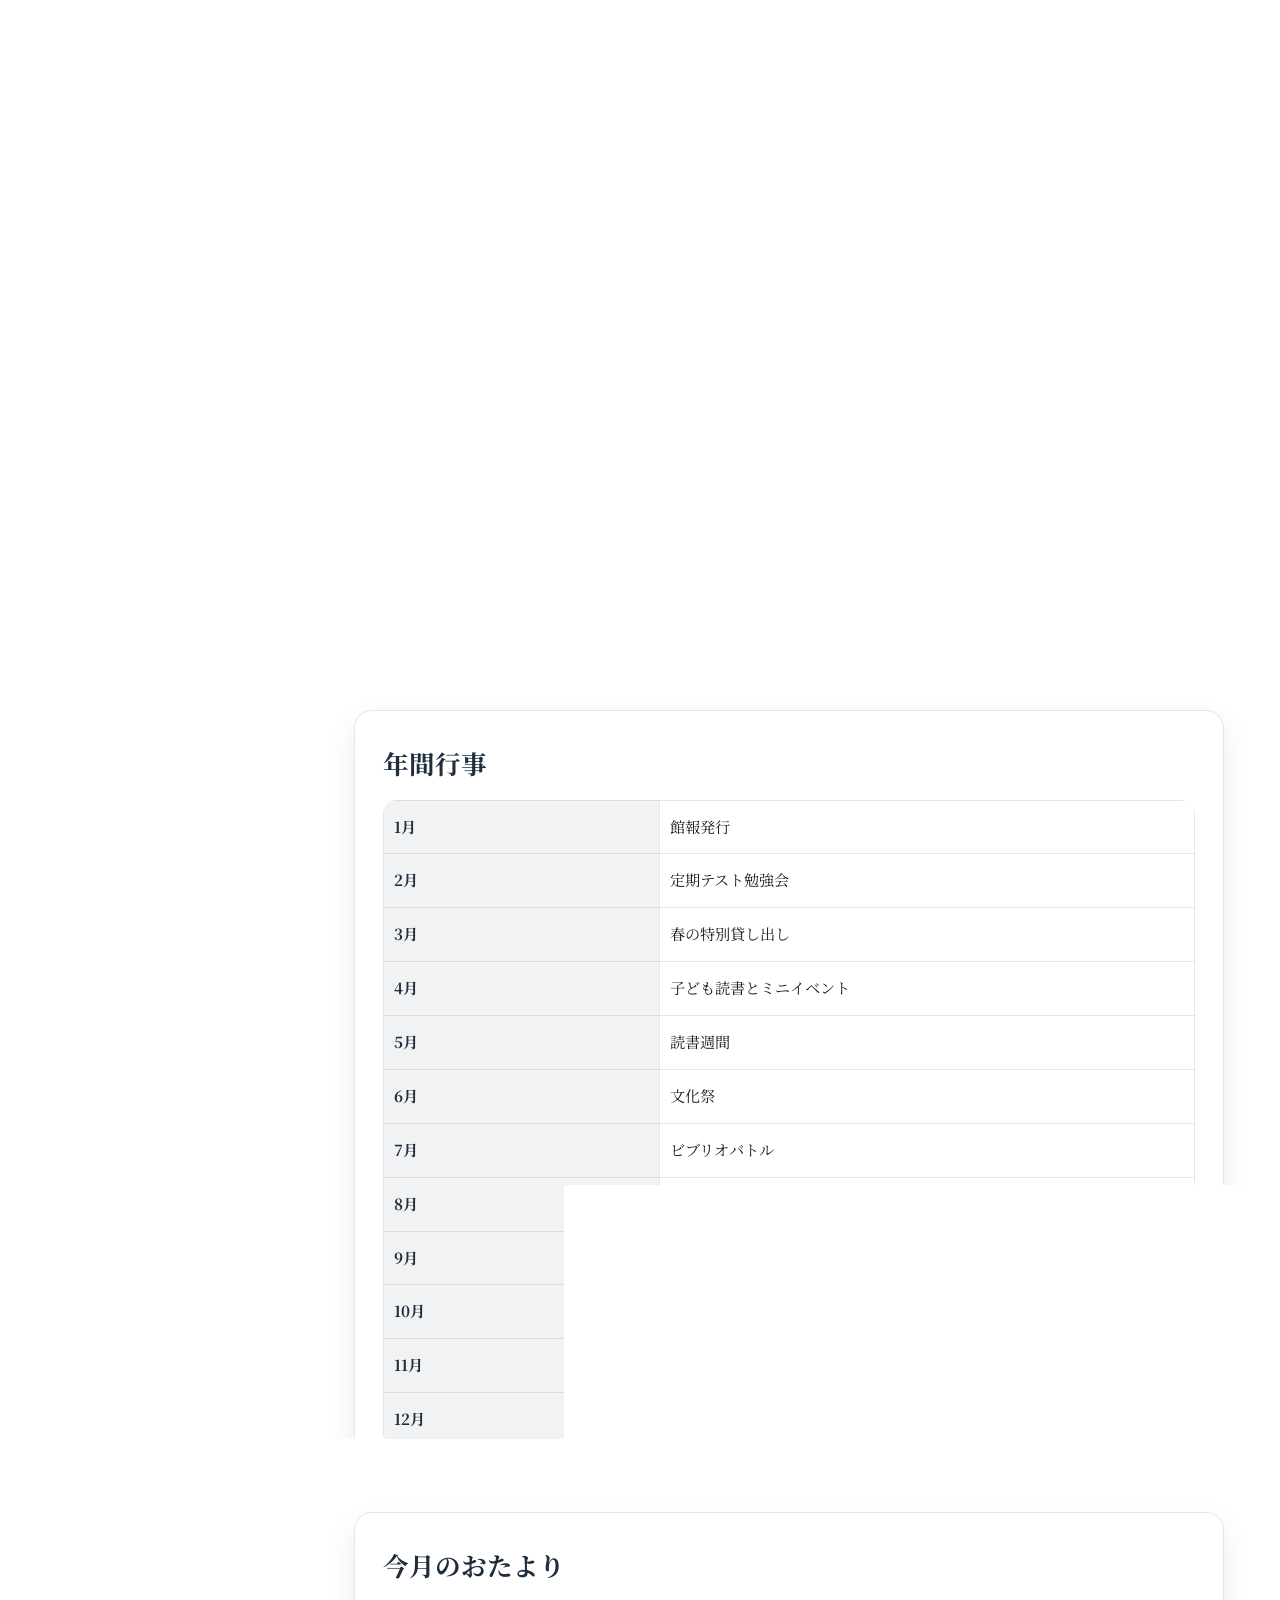
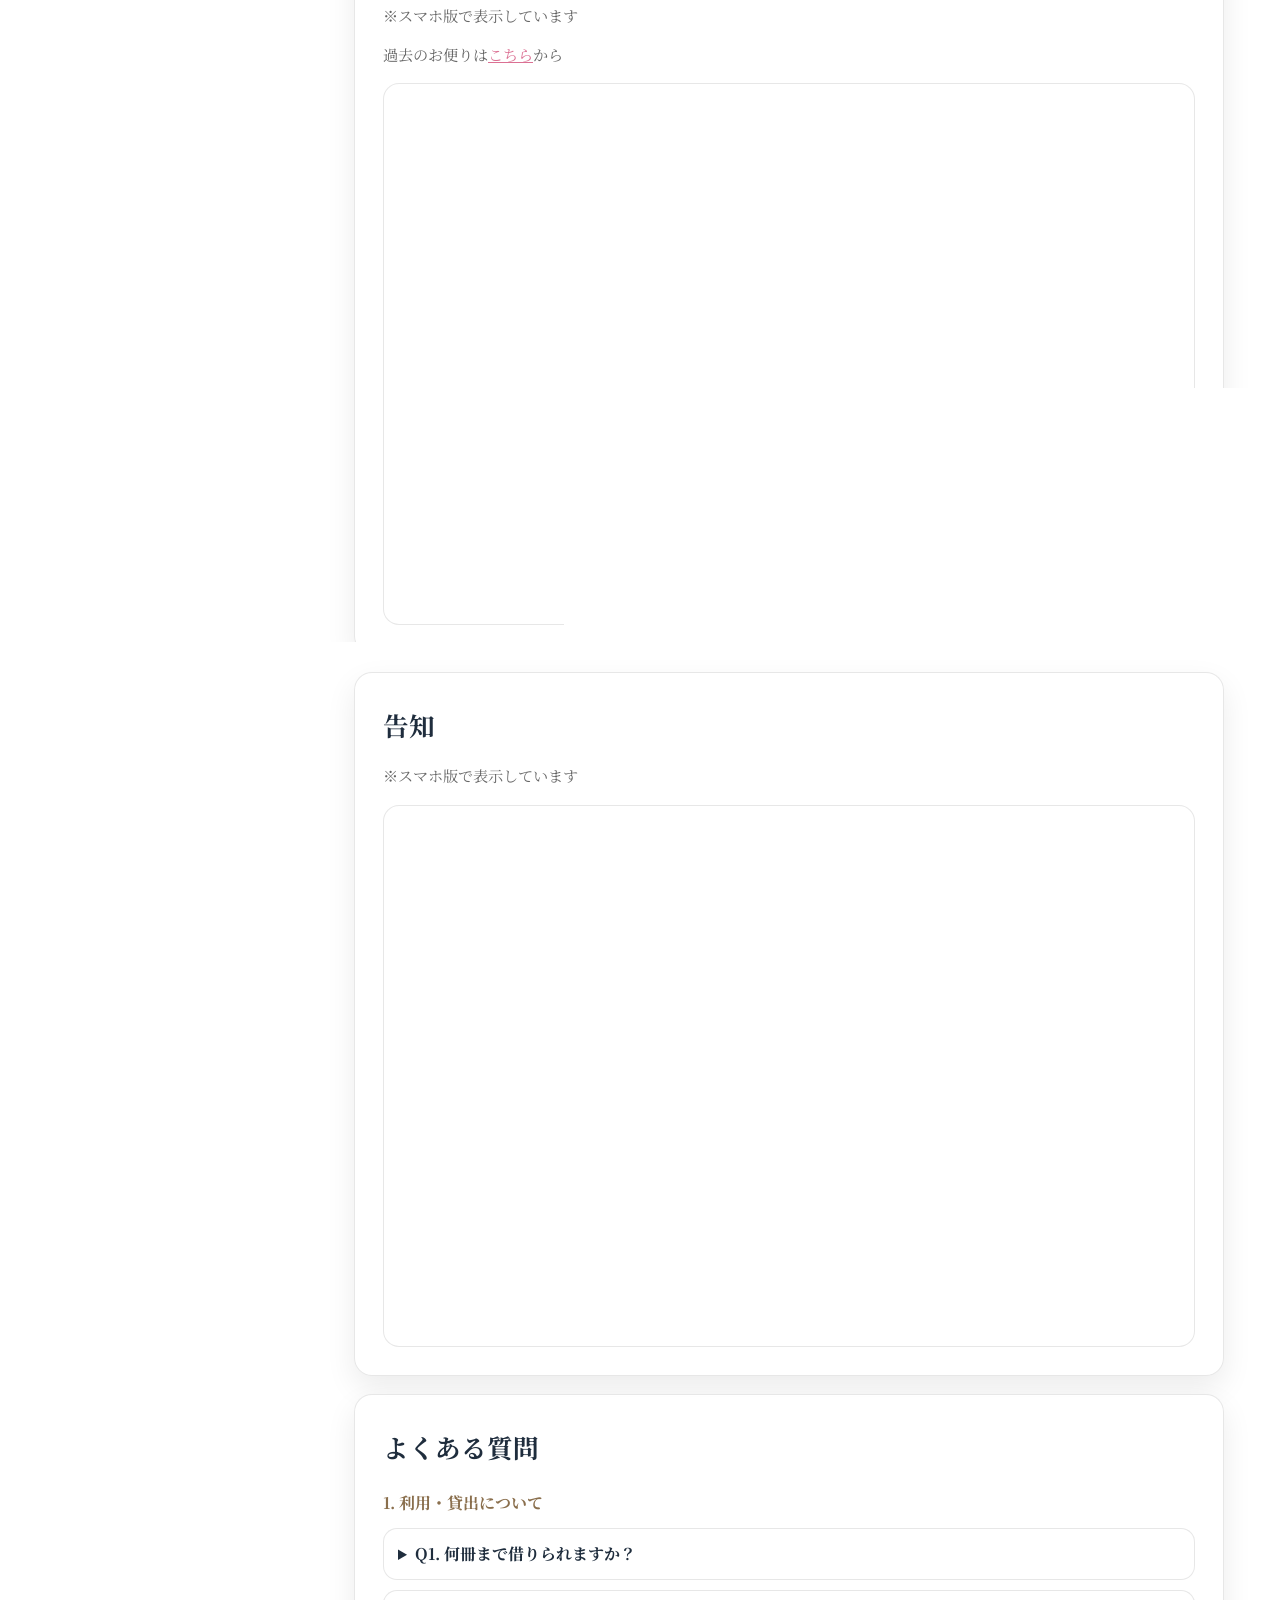
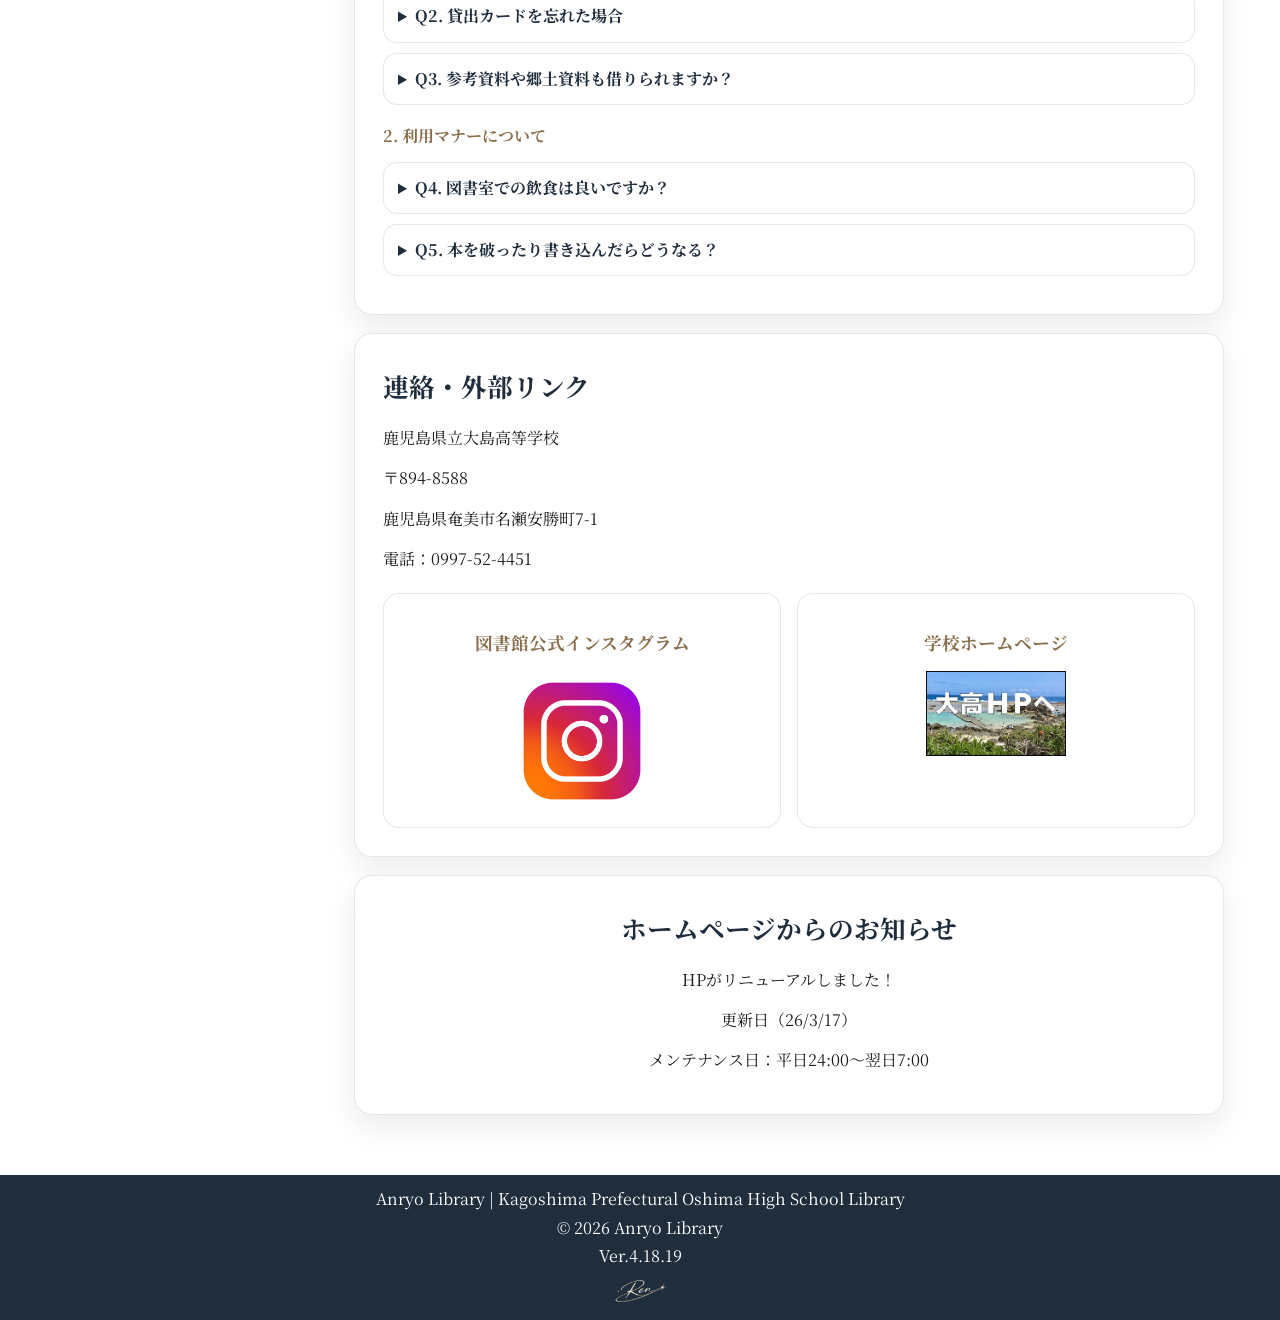
==== commit 70632fa7: "Update index.html" ====
--- a/index.html
+++ b/index.html
@@ -3,15 +3,13 @@
 <head>
   <meta charset="UTF-8">
   <meta name="viewport" content="width=device-width, initial-scale=1.0">
+  <meta name="google-adsense-account" content="ca-pub-2181706792277434">
   <title>鹿児島県立大島高等学校 安陵図書館</title>
 
   <link href="https://fonts.googleapis.com/css2?family=Noto+Serif+JP:wght@400;500;700&display=swap" rel="stylesheet">
   <link rel="stylesheet" href="style.css">
 
   <link rel="shortcut icon" href="img/logo2.png">
-
-  <meta name="google-adsense-account" content="ca-pub-2181706792277434">
-
 </head>
 <body>
 
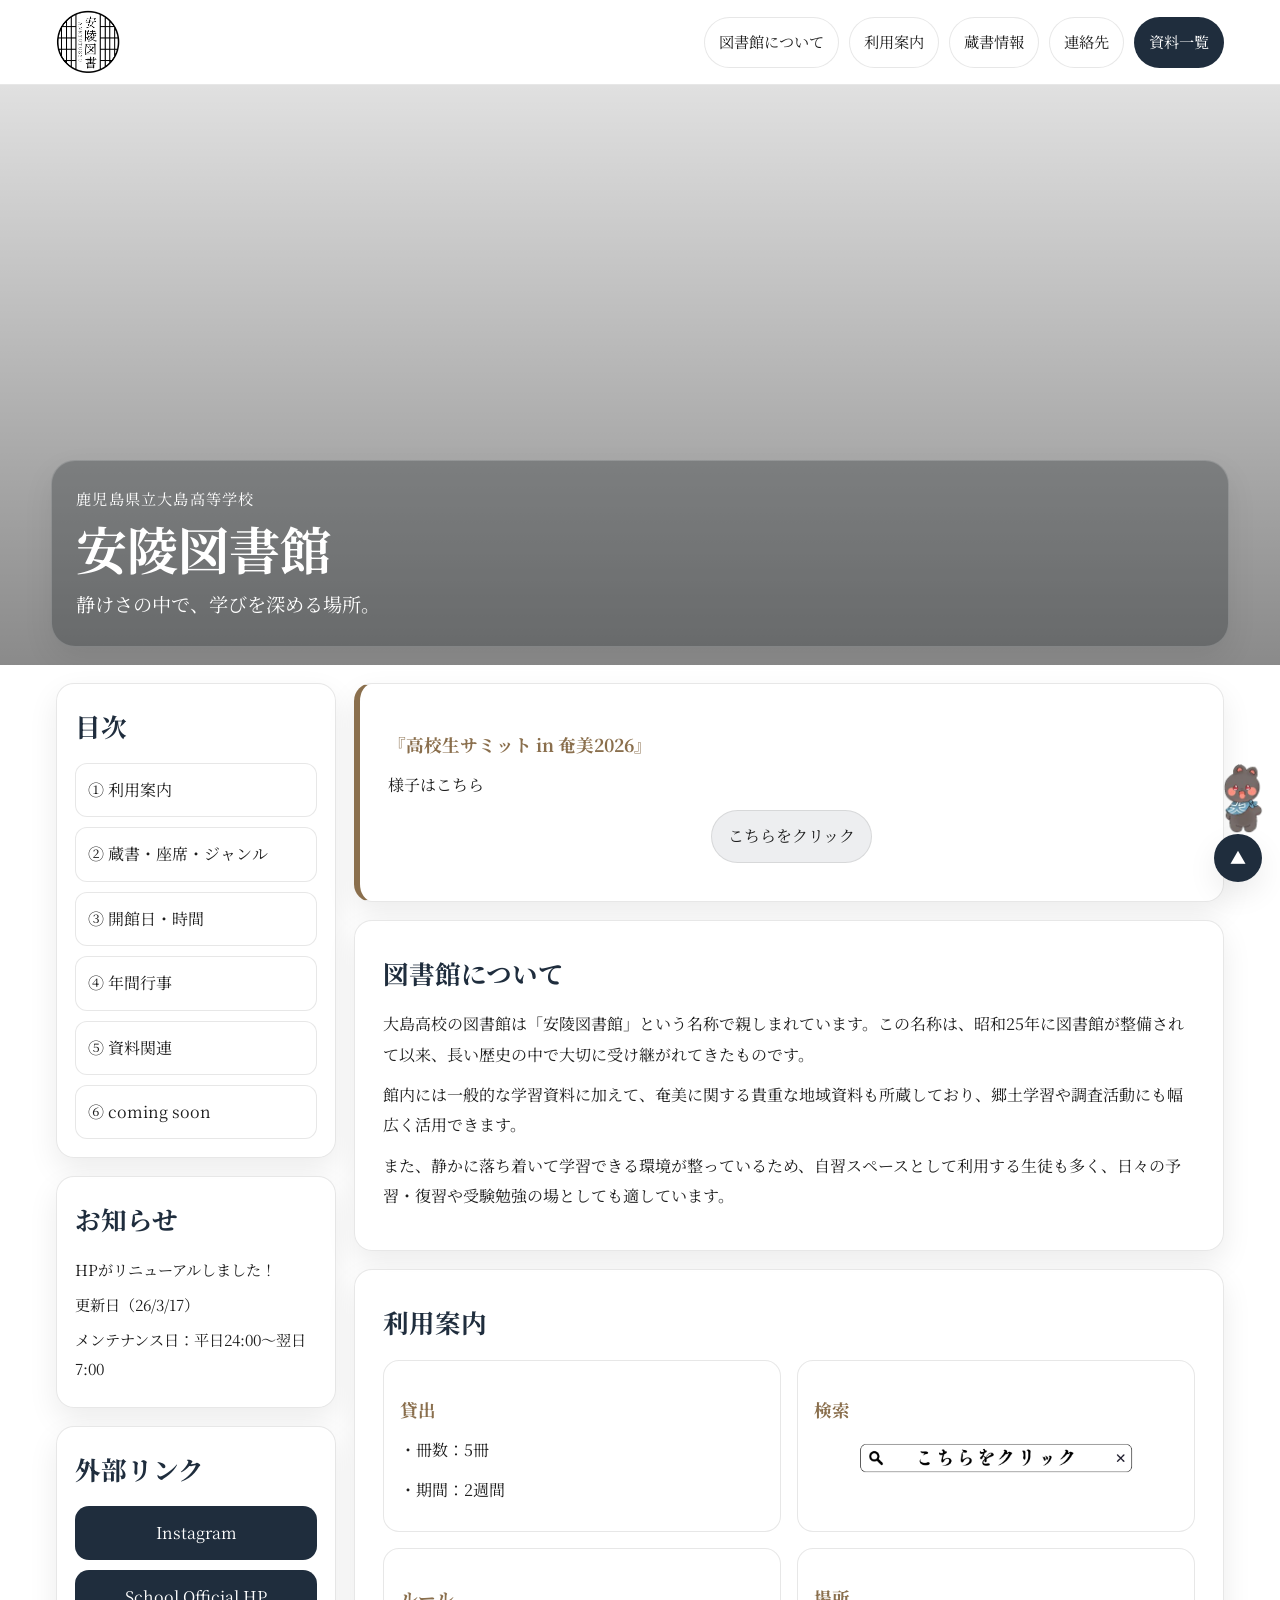
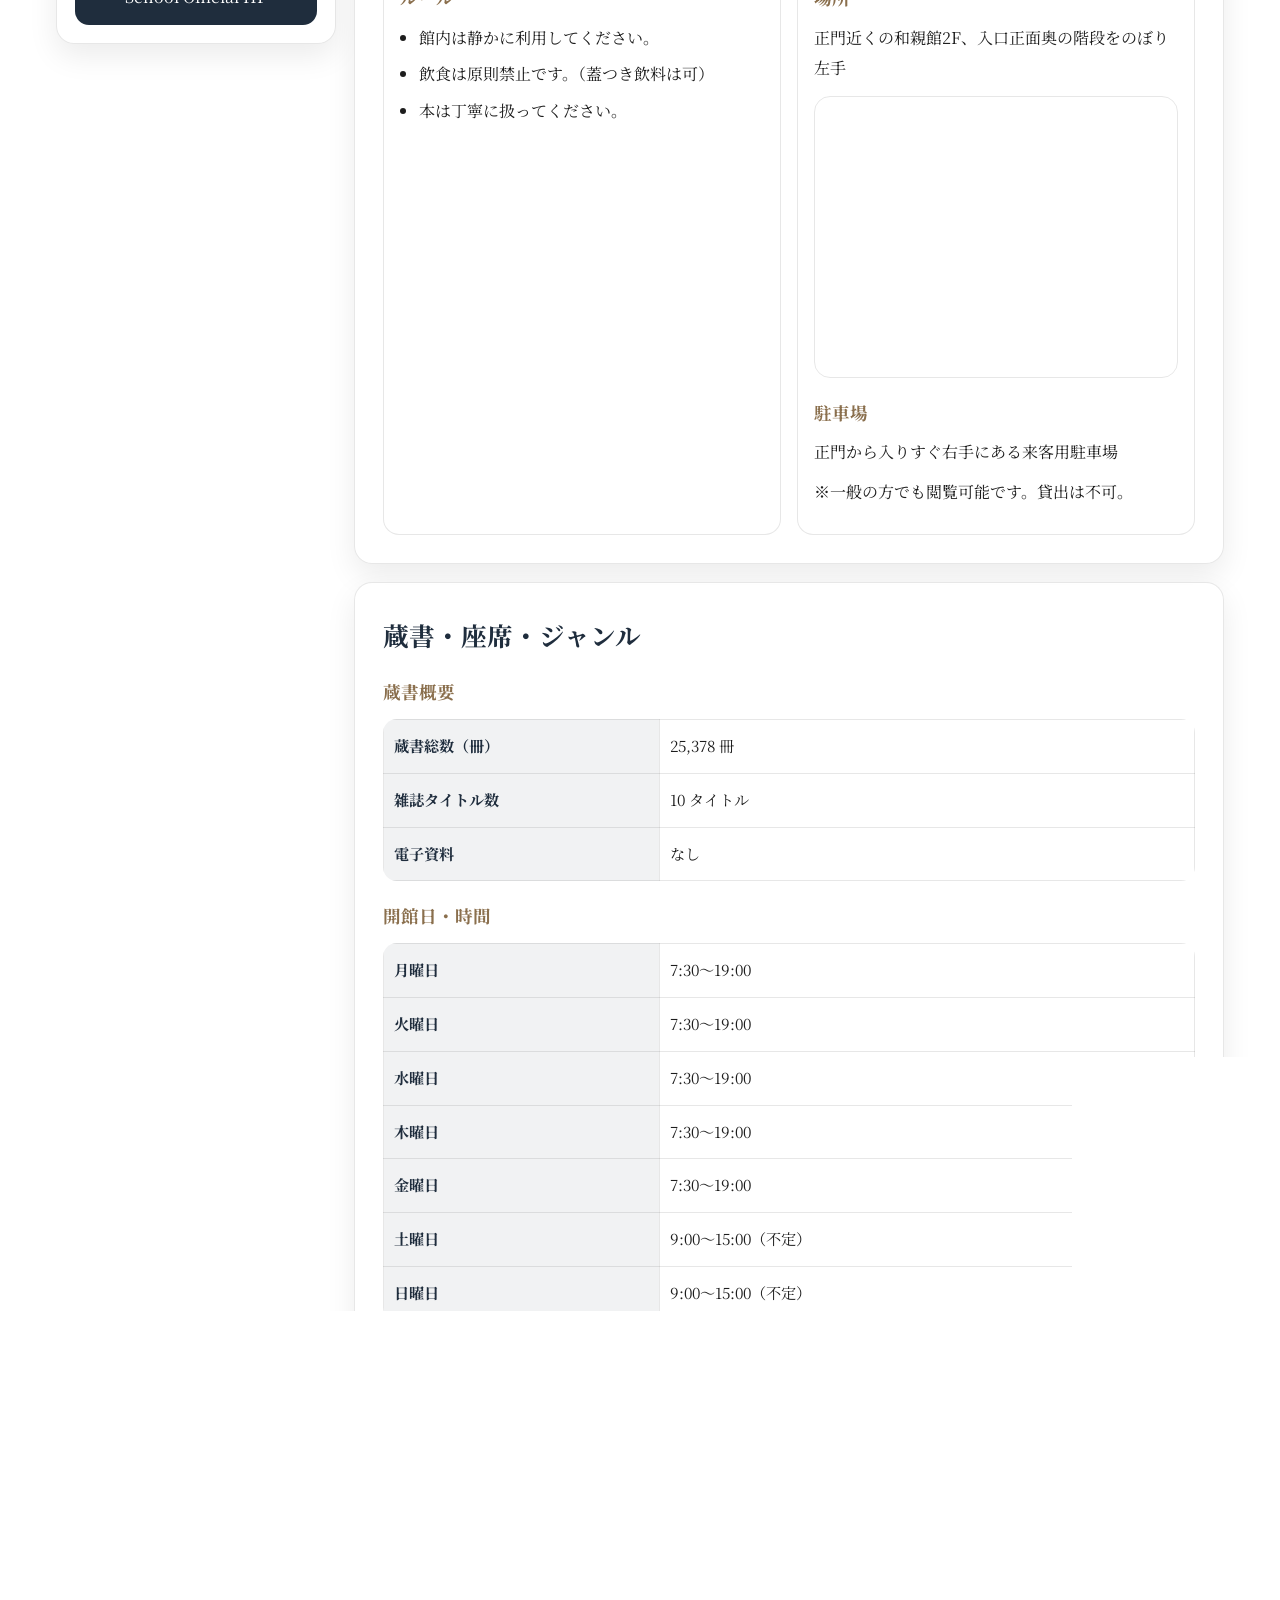
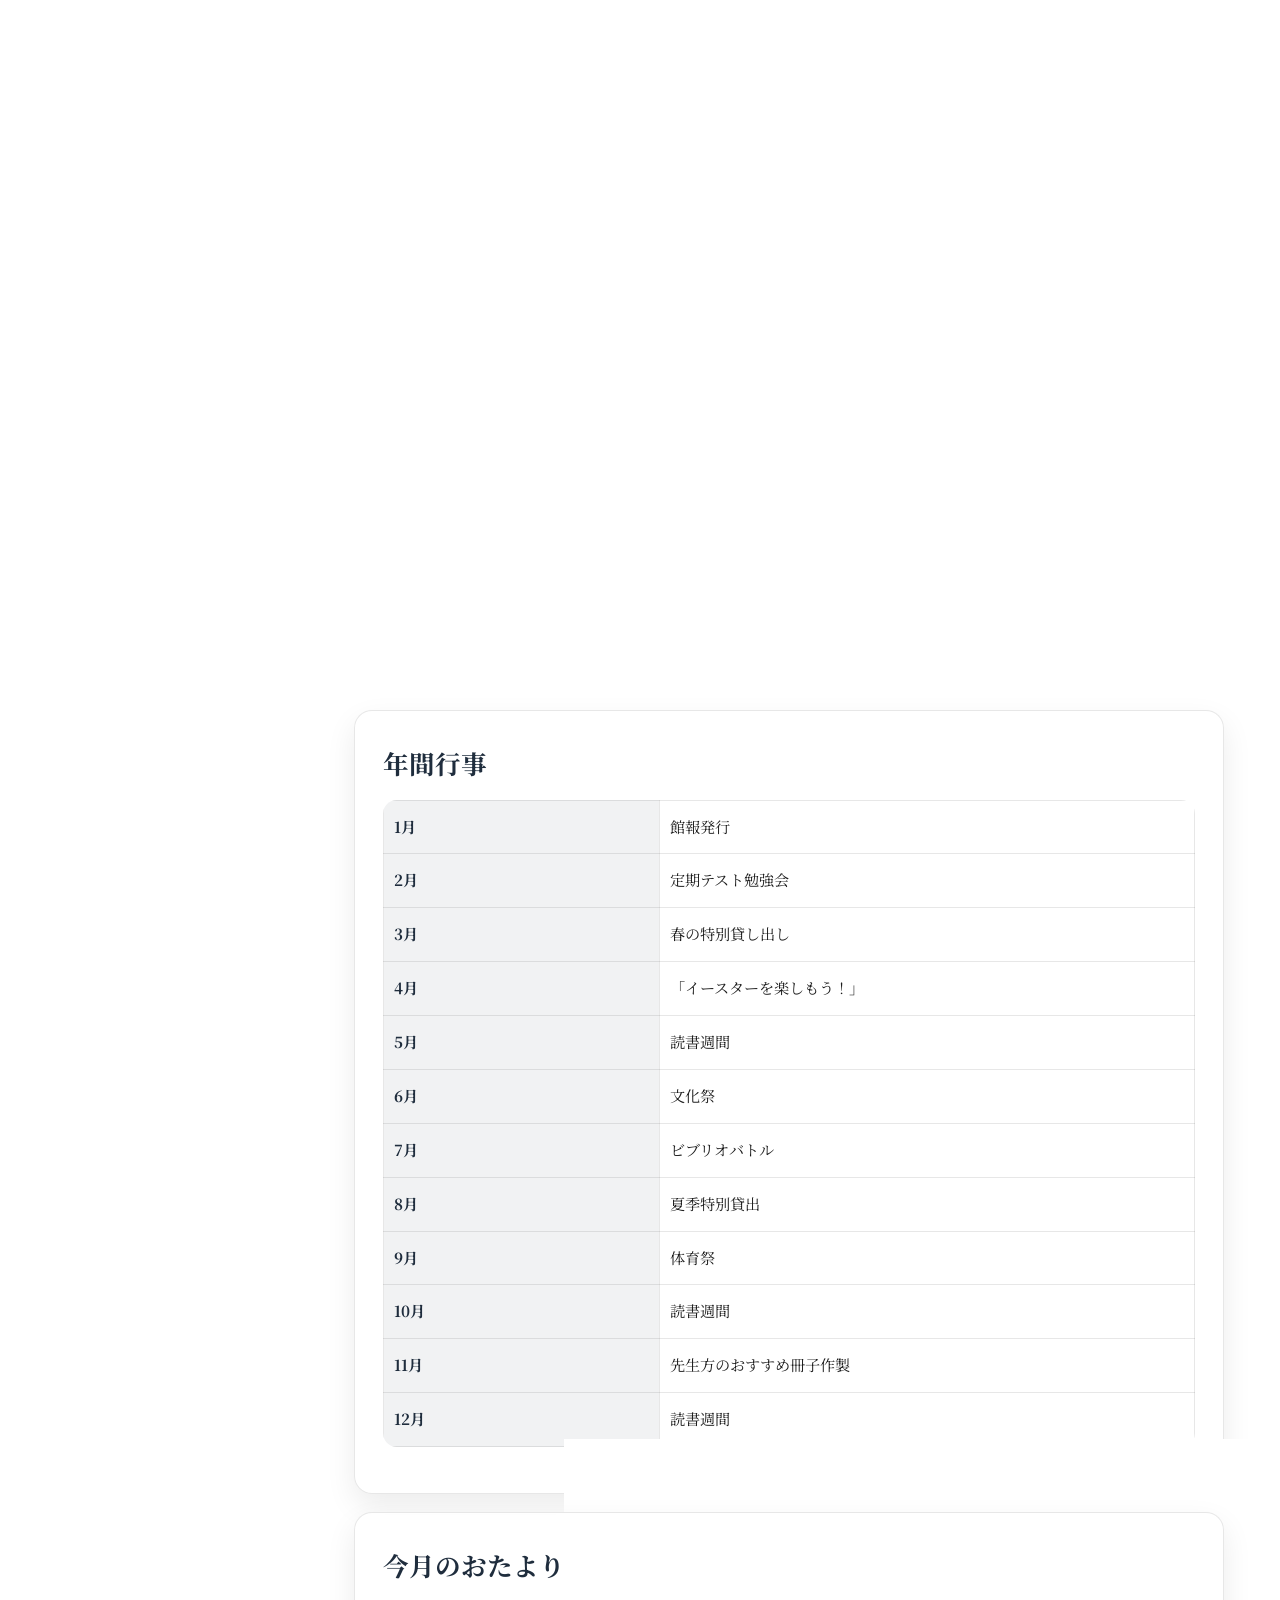
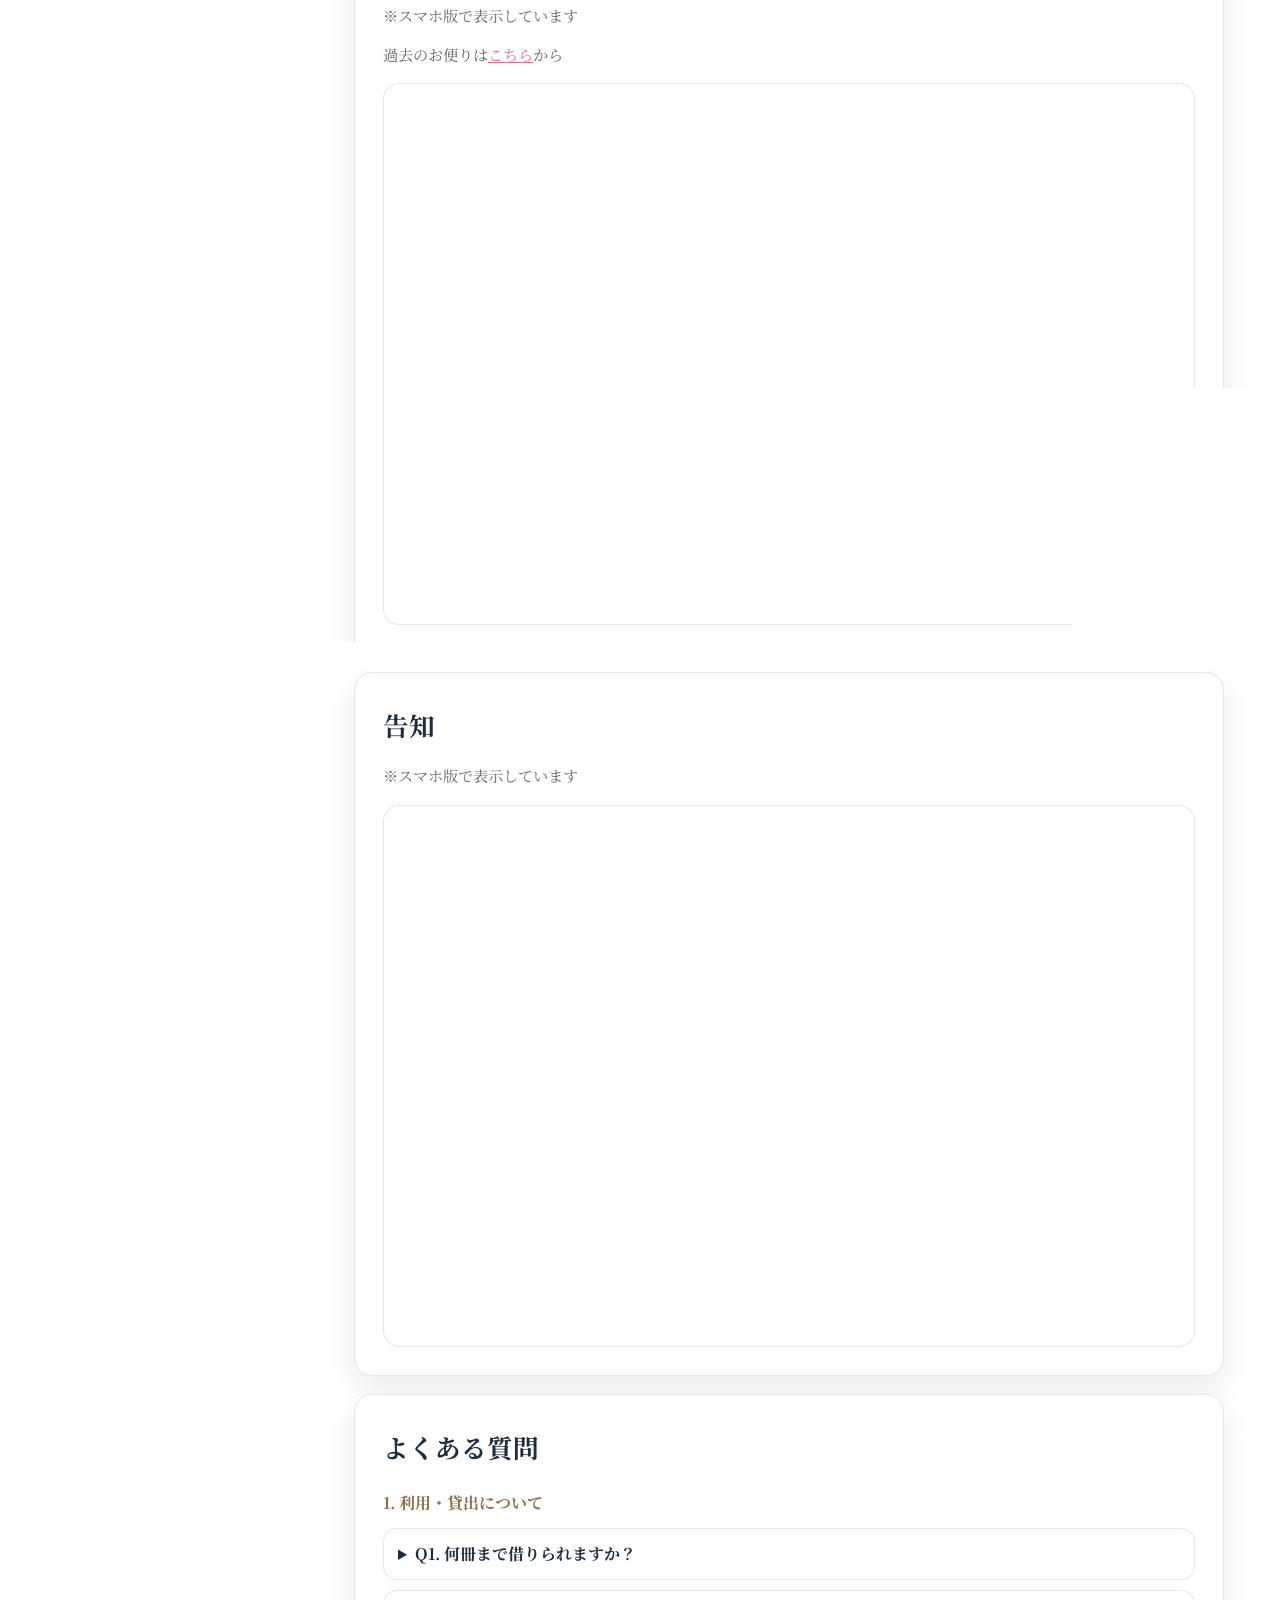
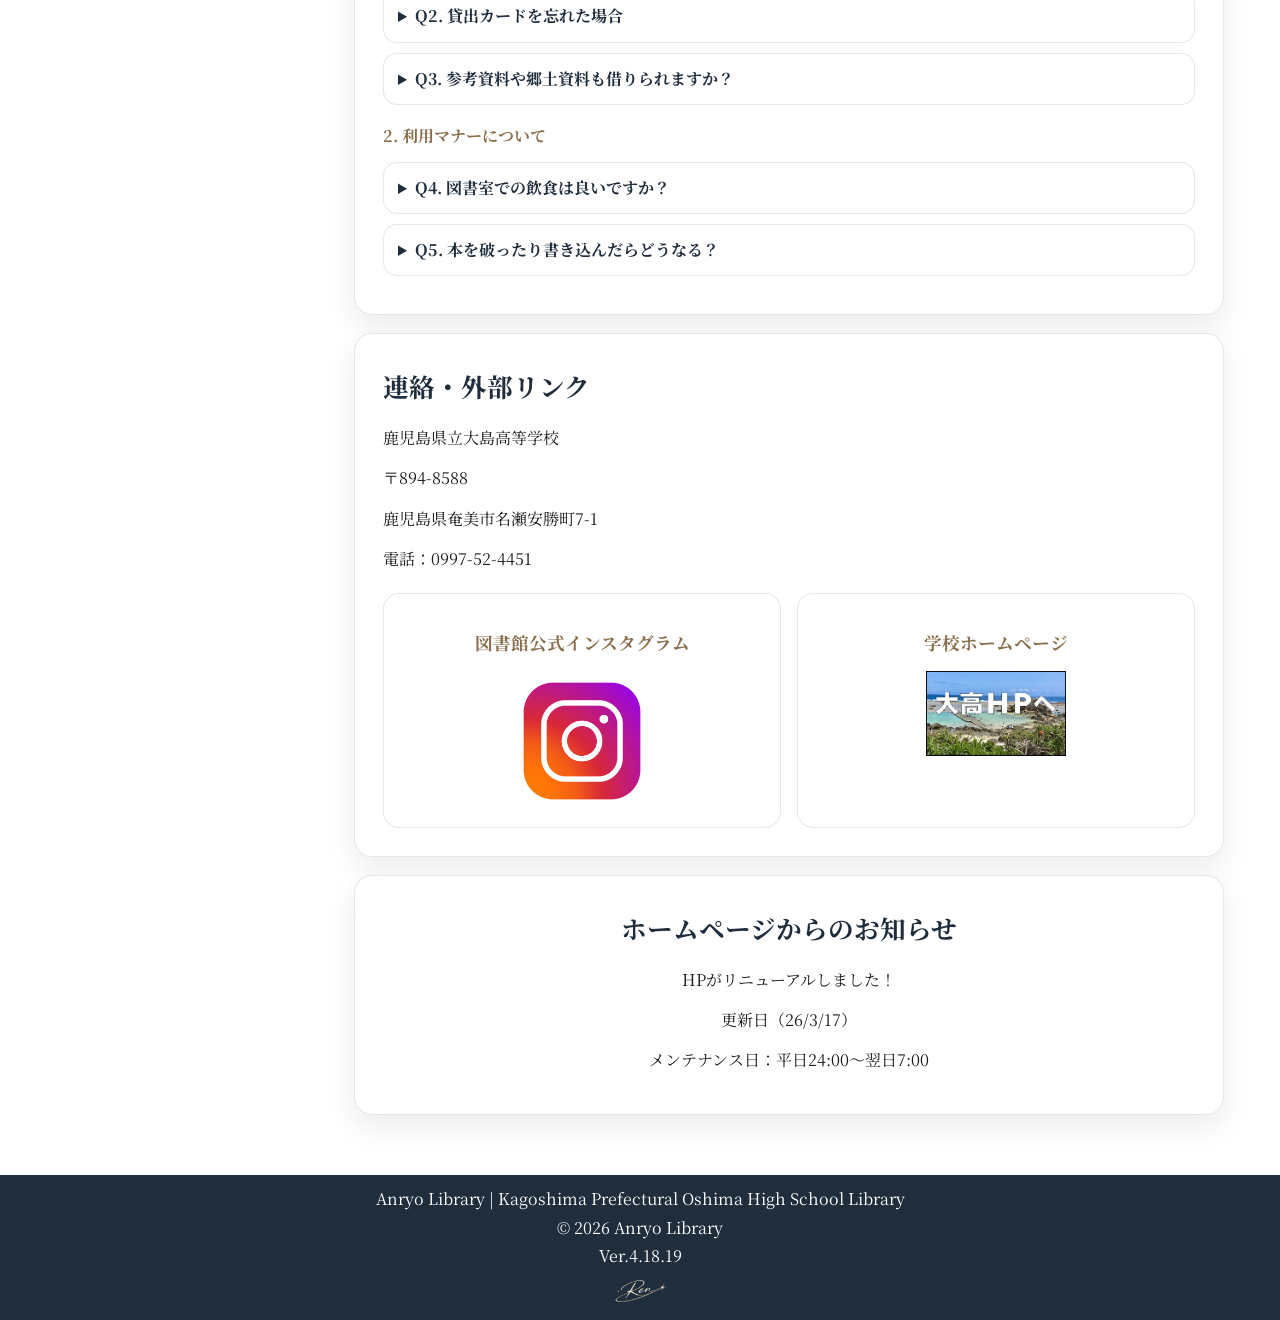
==== commit 2e128f67: "Update index.html" ====
--- a/index.html
+++ b/index.html
@@ -256,7 +256,7 @@
             <tr><th>1月</th><td>館報発行</td></tr>
             <tr><th>2月</th><td>定期テスト勉強会</td></tr>
             <tr><th>3月</th><td>春の特別貸し出し</td></tr>
-            <tr><th>4月</th><td>子ども読書とミニイベント</td></tr>
+            <tr><th>4月</th><td>「イースターを楽しもう！」</td></tr>
             <tr><th>5月</th><td>読書週間</td></tr>
             <tr><th>6月</th><td>文化祭</td></tr>
             <tr><th>7月</th><td>ビブリオバトル</td></tr>
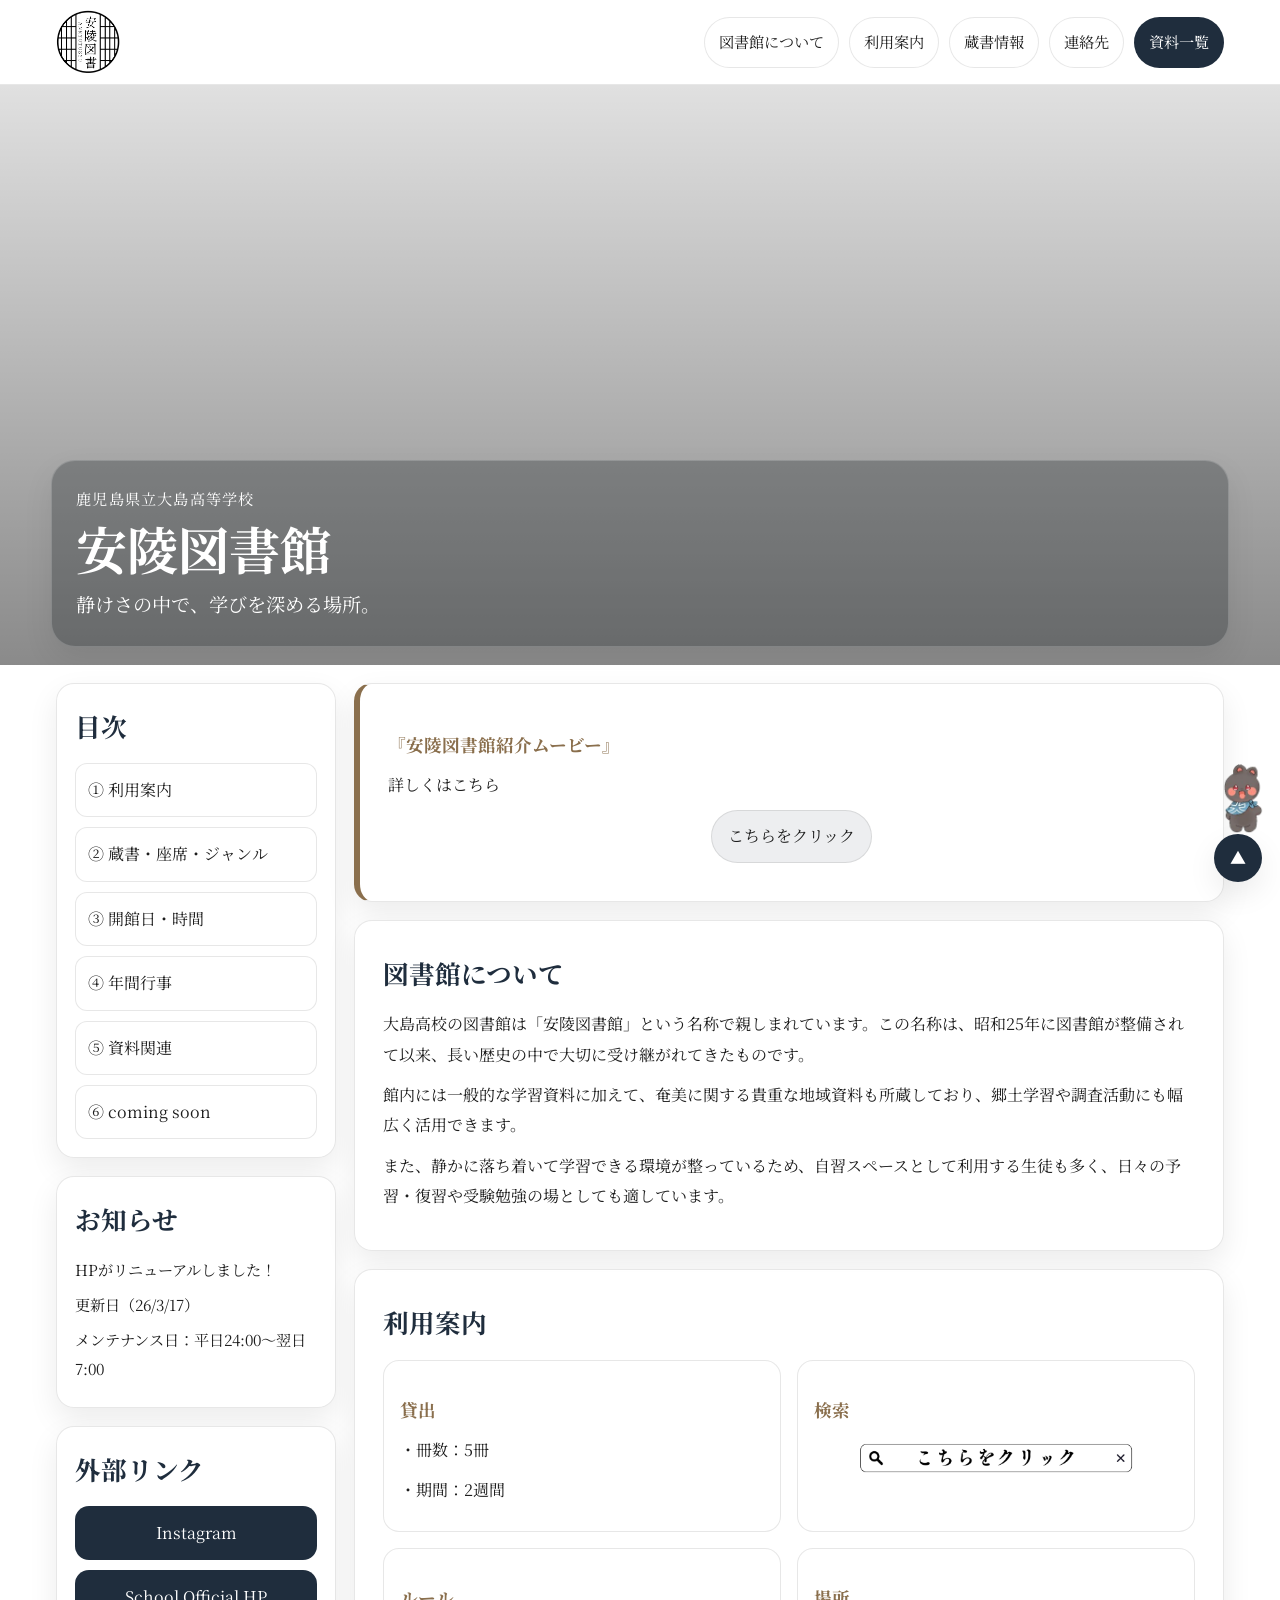
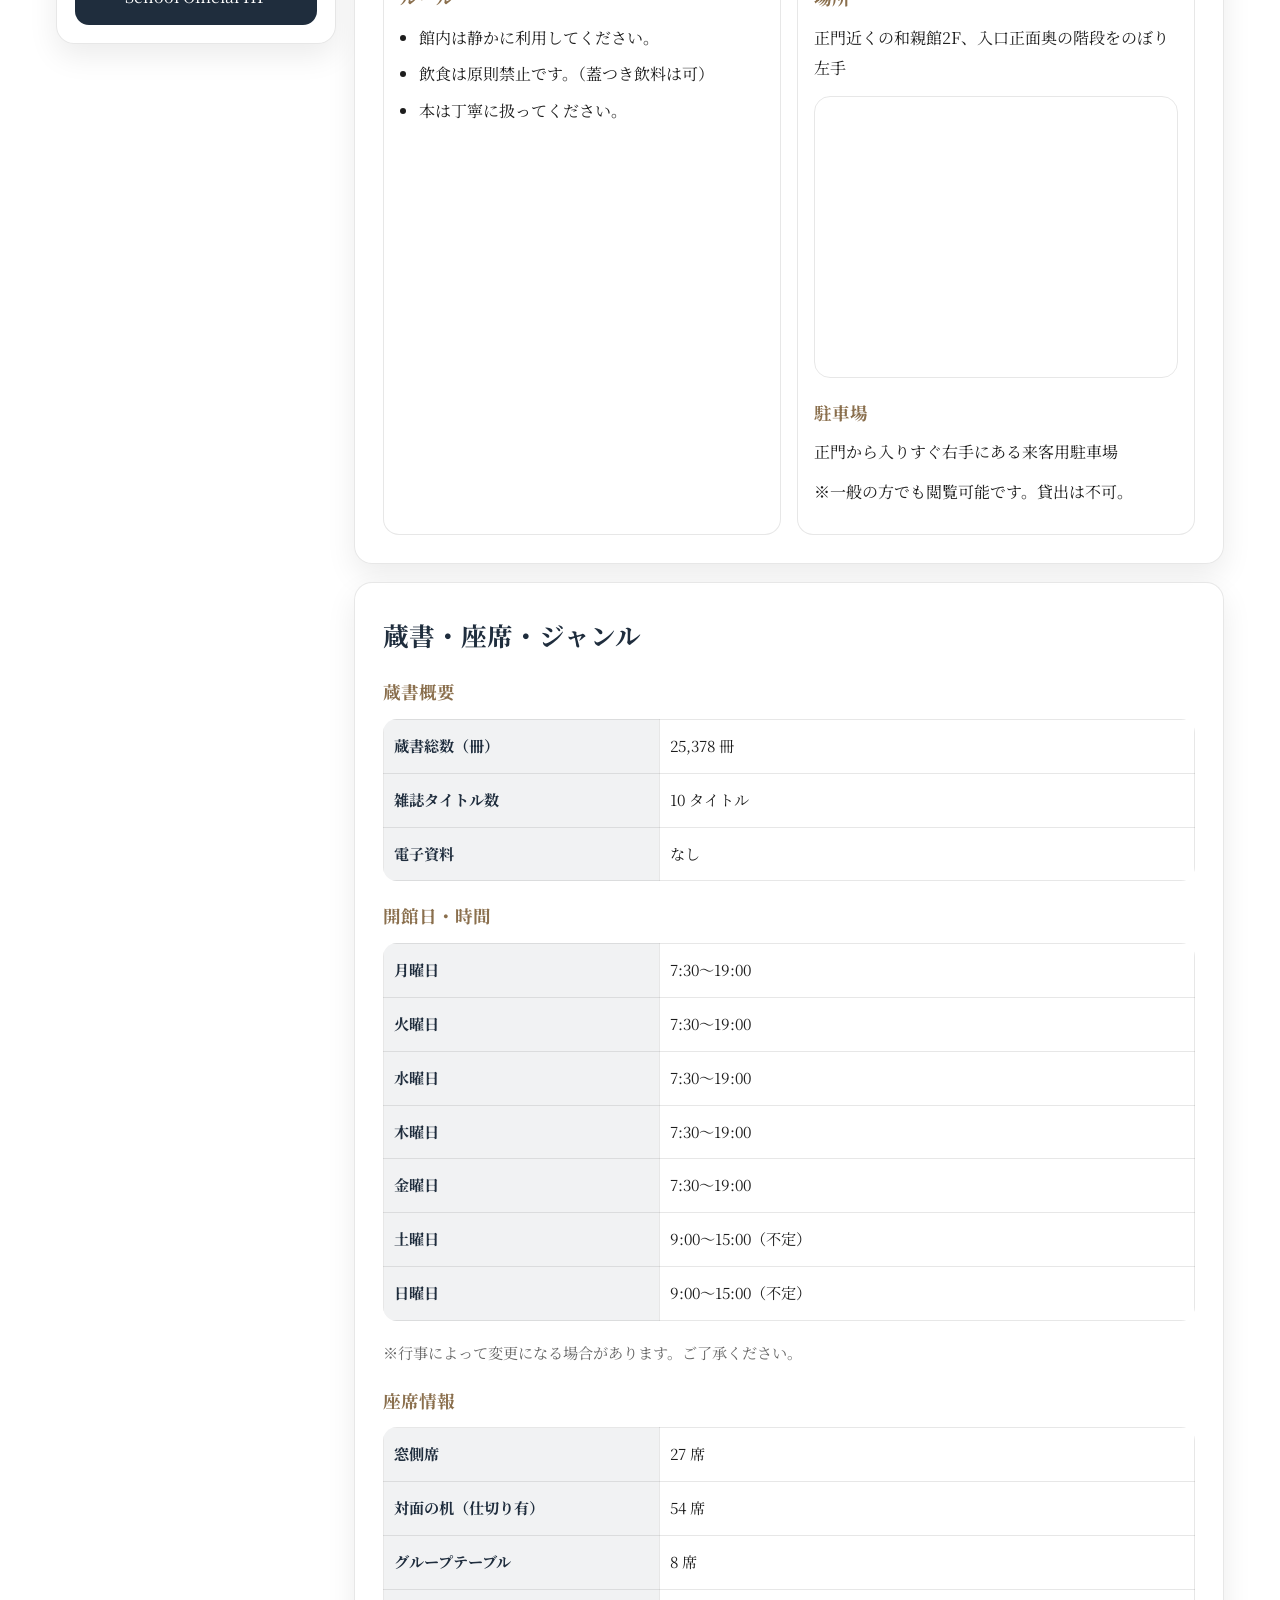
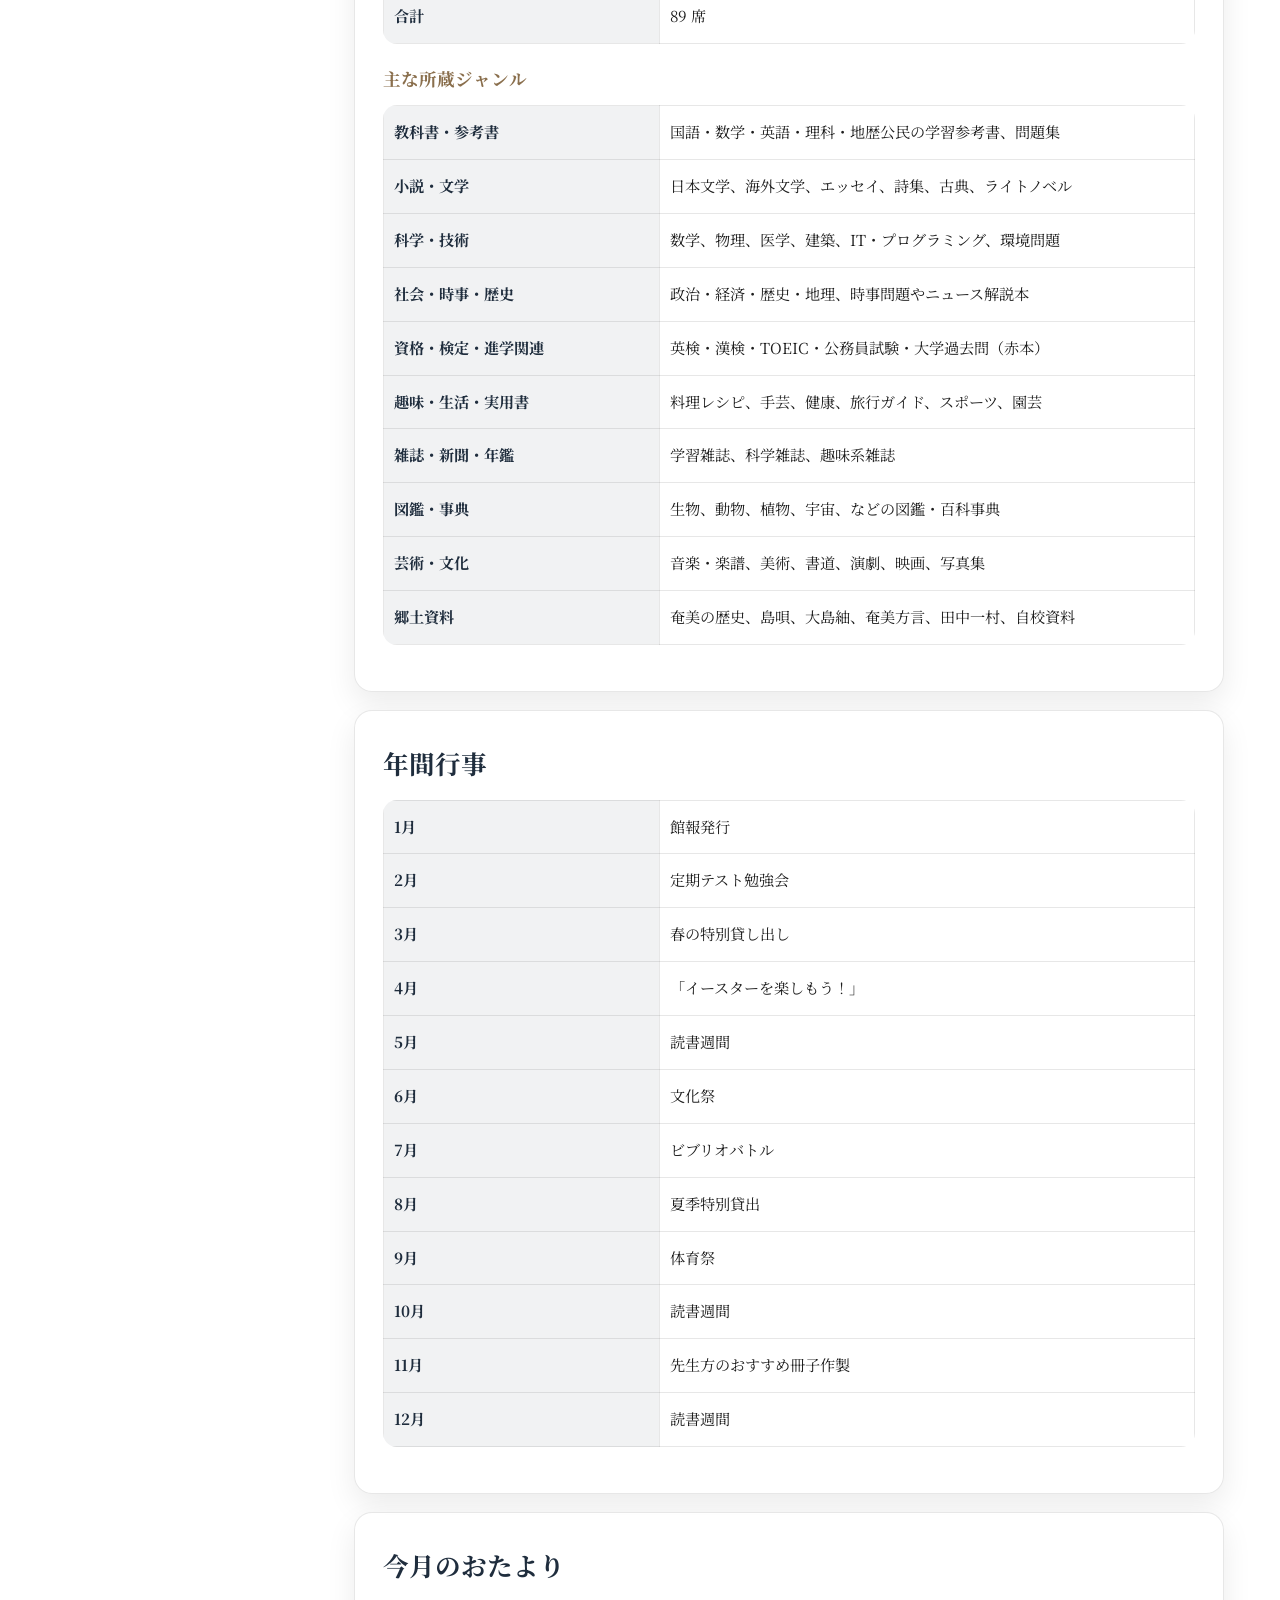
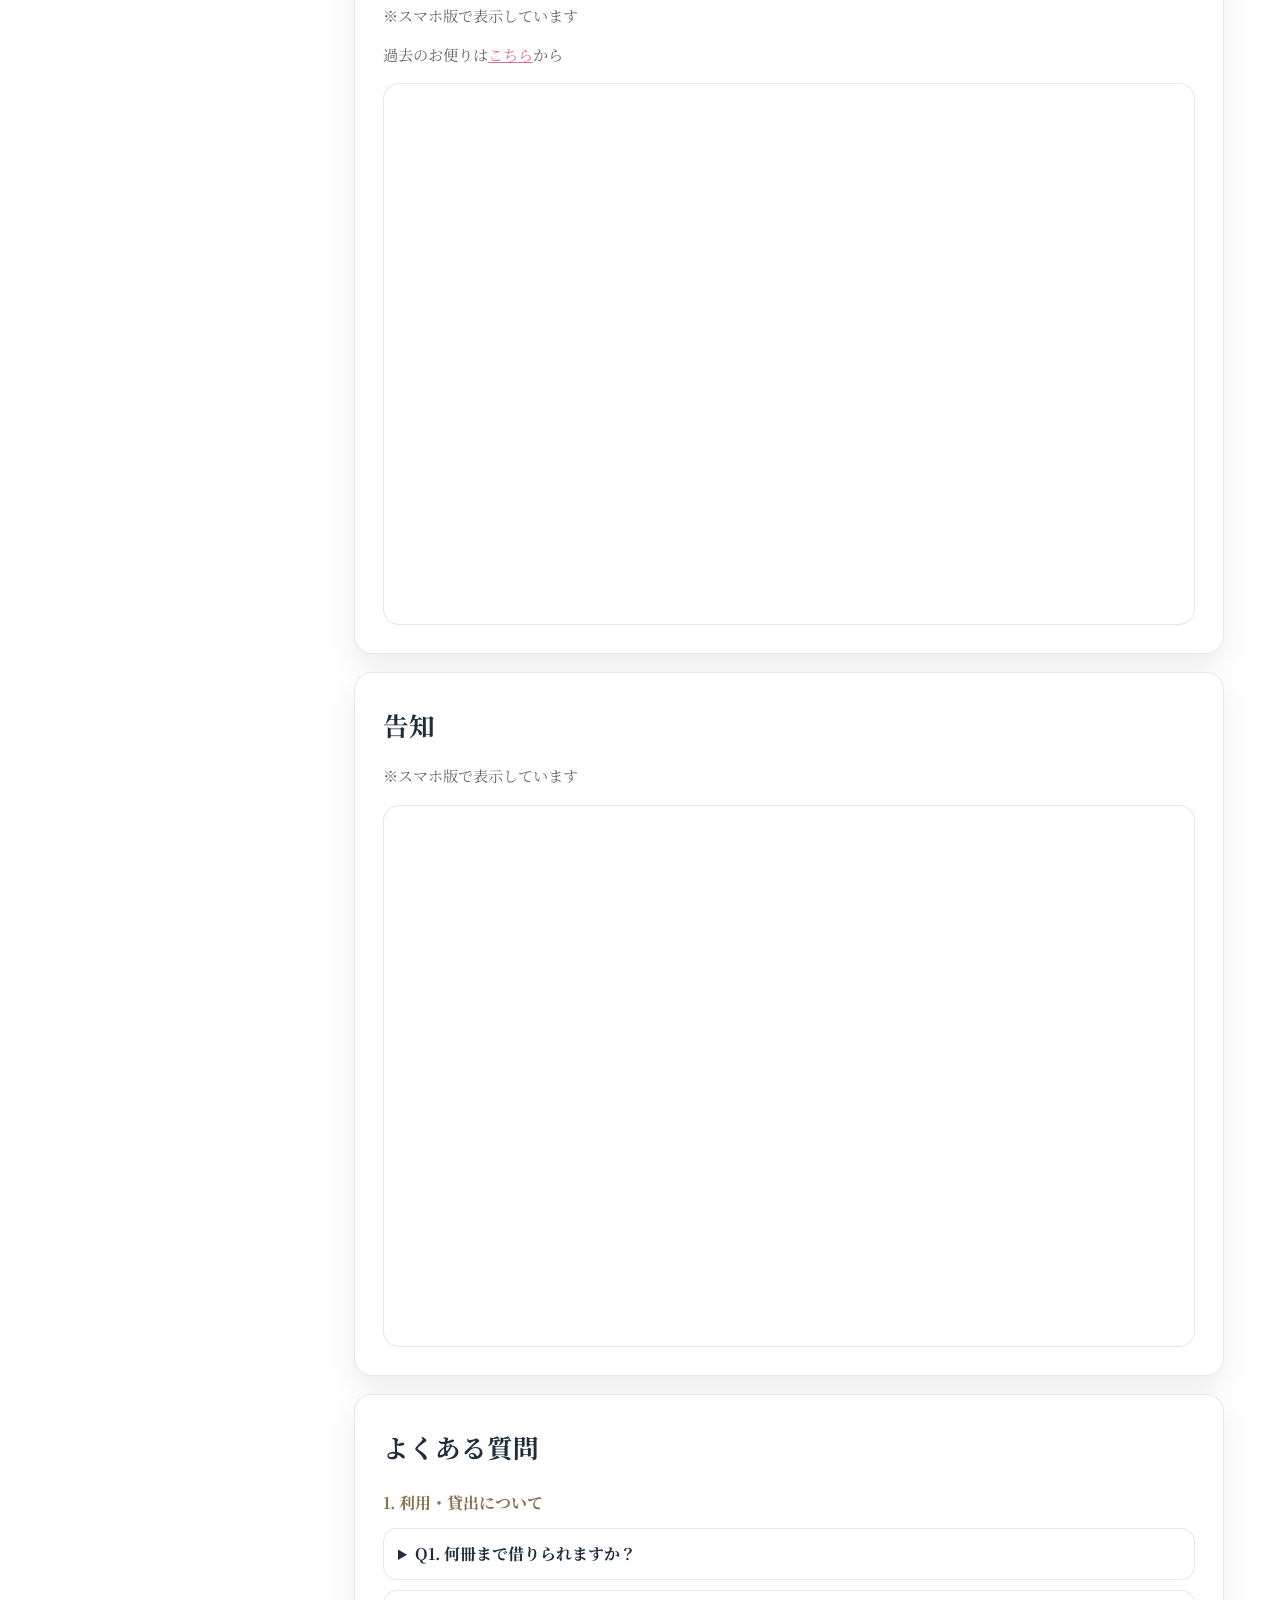
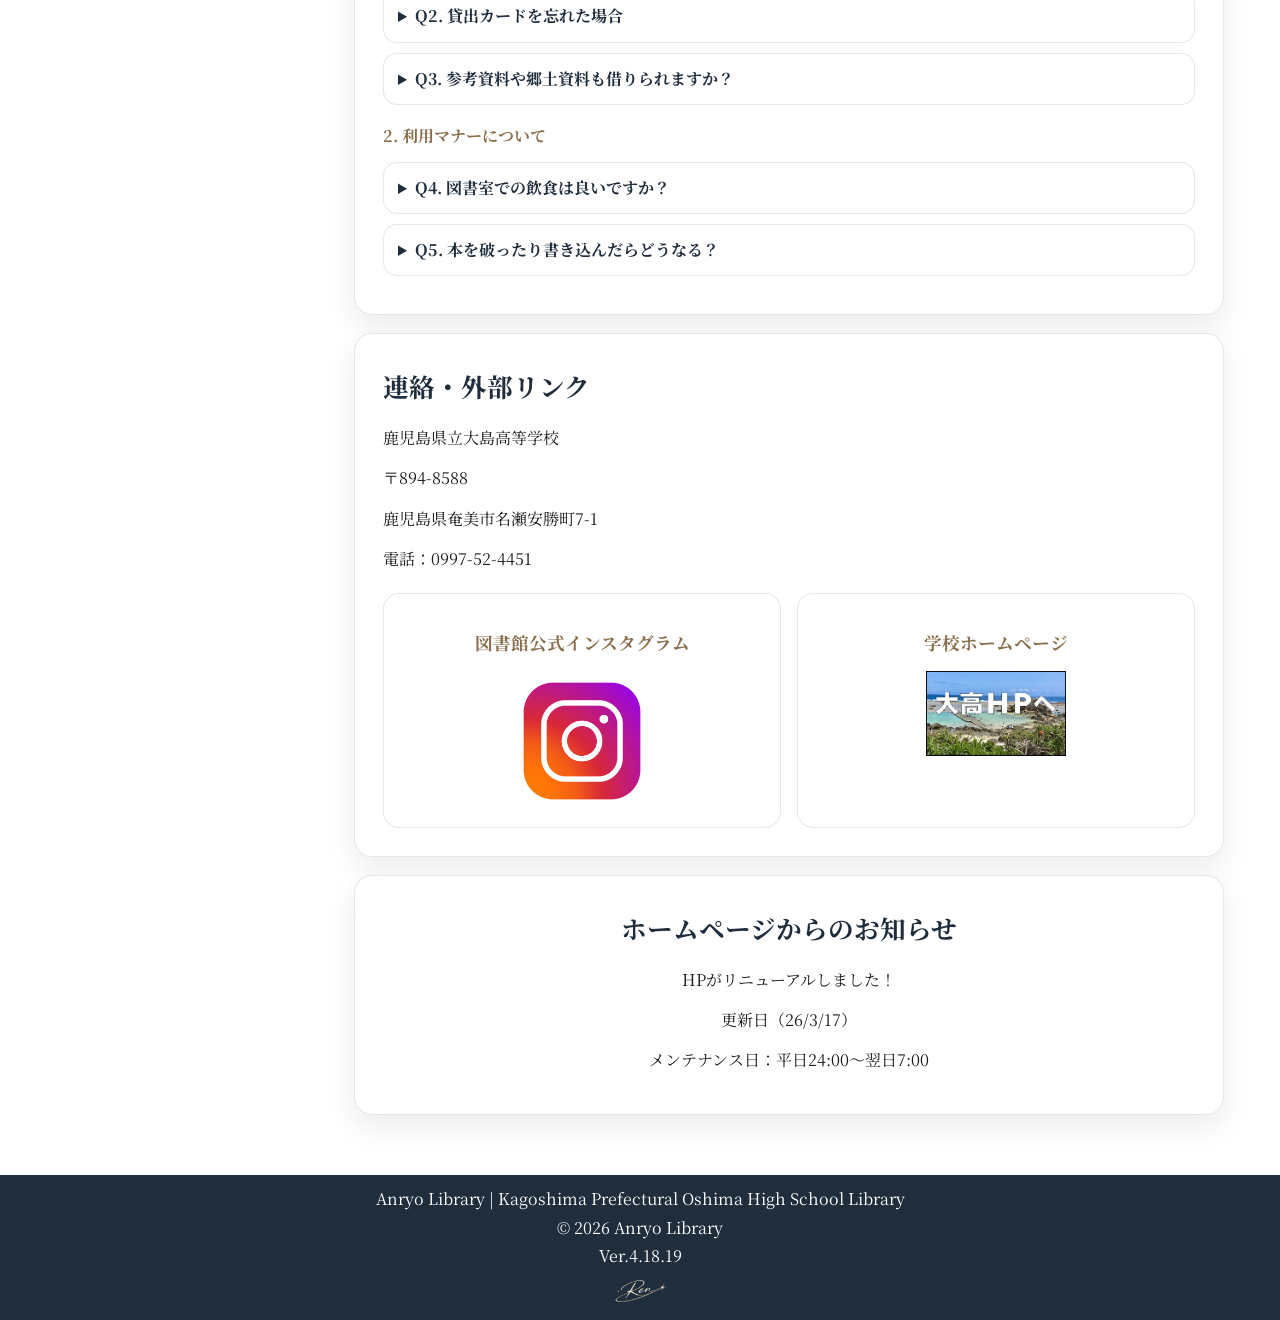
==== commit 2882cabe: "Update index.html" ====
--- a/index.html
+++ b/index.html
@@ -104,10 +104,10 @@
 
       <!-- コラム -->
       <section class="card accent-card">
-        <h3>『高校生サミット in 奄美2026』</h3>
-        <p>様子はこちら</p>
+        <h3>『安陵図書館紹介ムービー』</h3>
+        <p>詳しくはこちら</p>
         <p class="link-center">
-          <a href="https://www.youtube.com/watch?v=9Es61P4Qy_0&t=3s" target="_blank" rel="noopener noreferrer">こちらをクリック</a>
+          <a href="https://www.youtube.com/watch?v=iOMokdrwfeM" target="_blank" rel="noopener noreferrer">こちらをクリック</a>
         </p>
       </section>
 
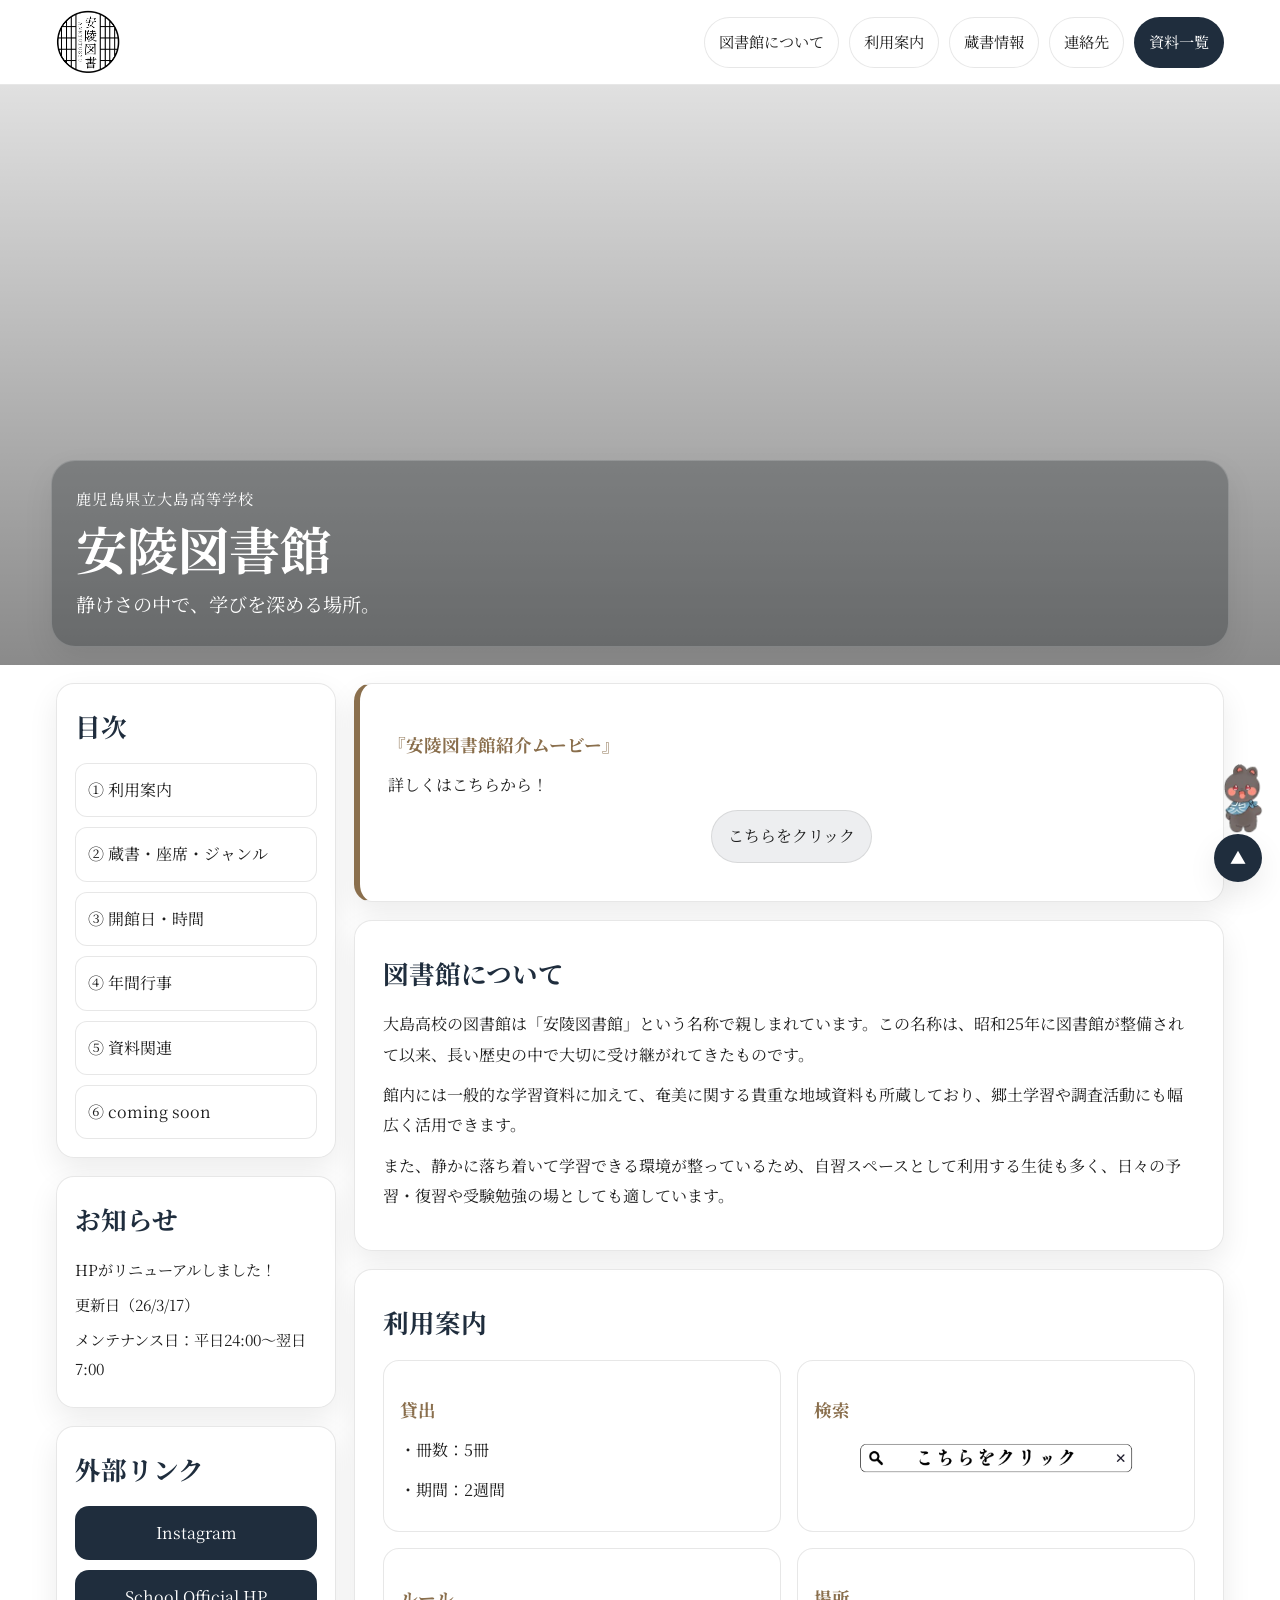
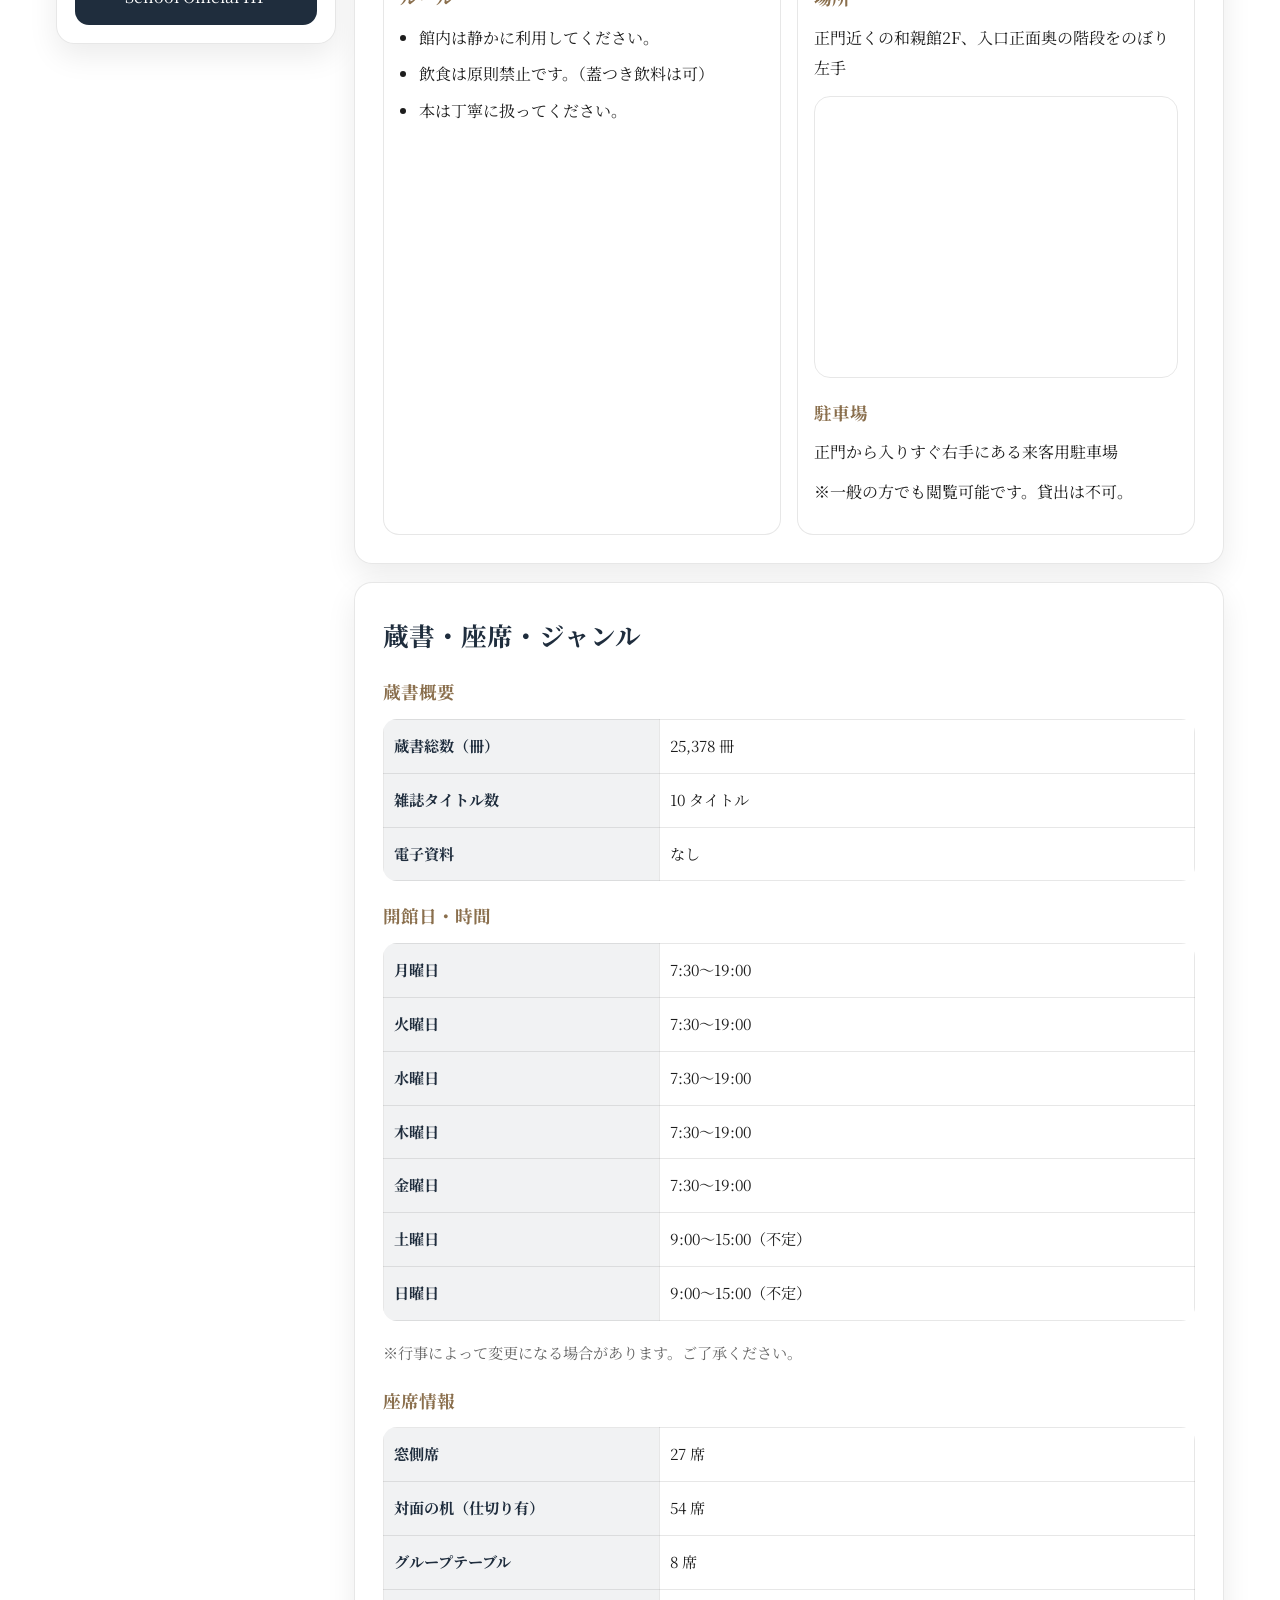
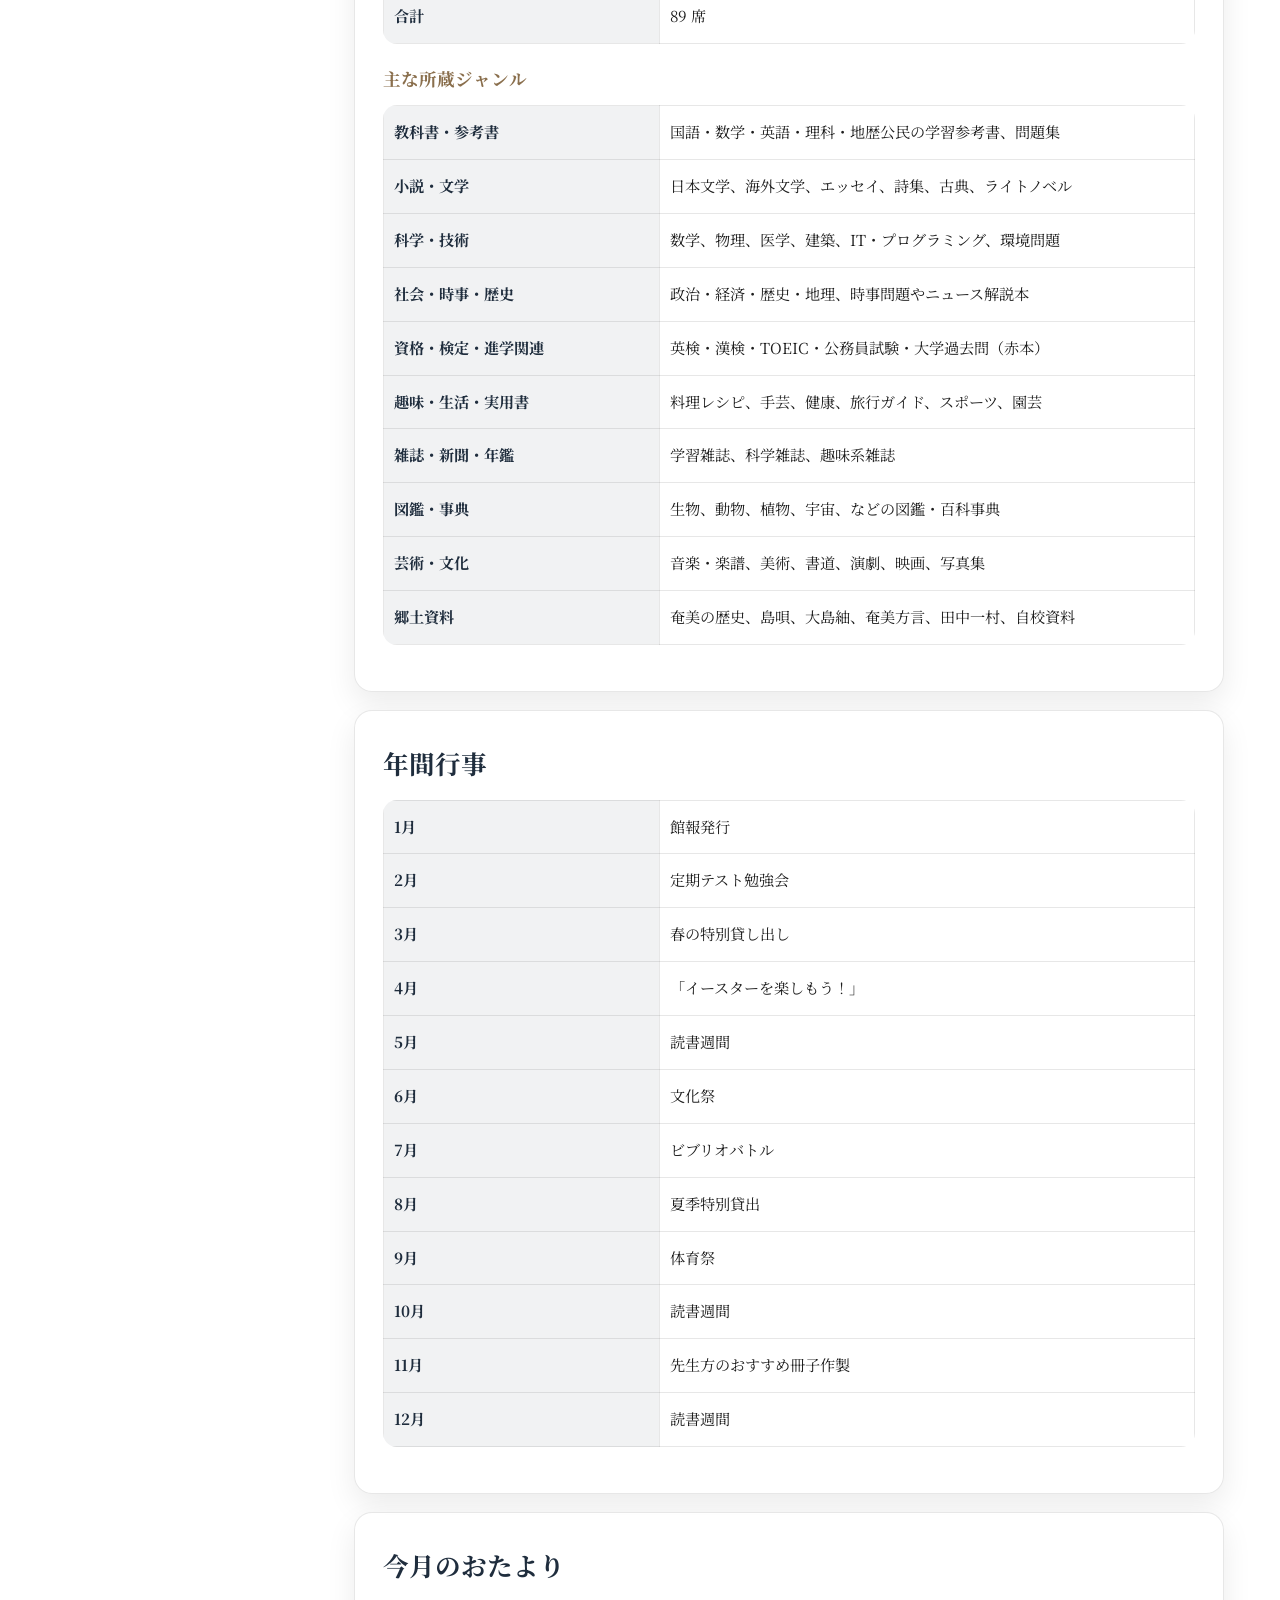
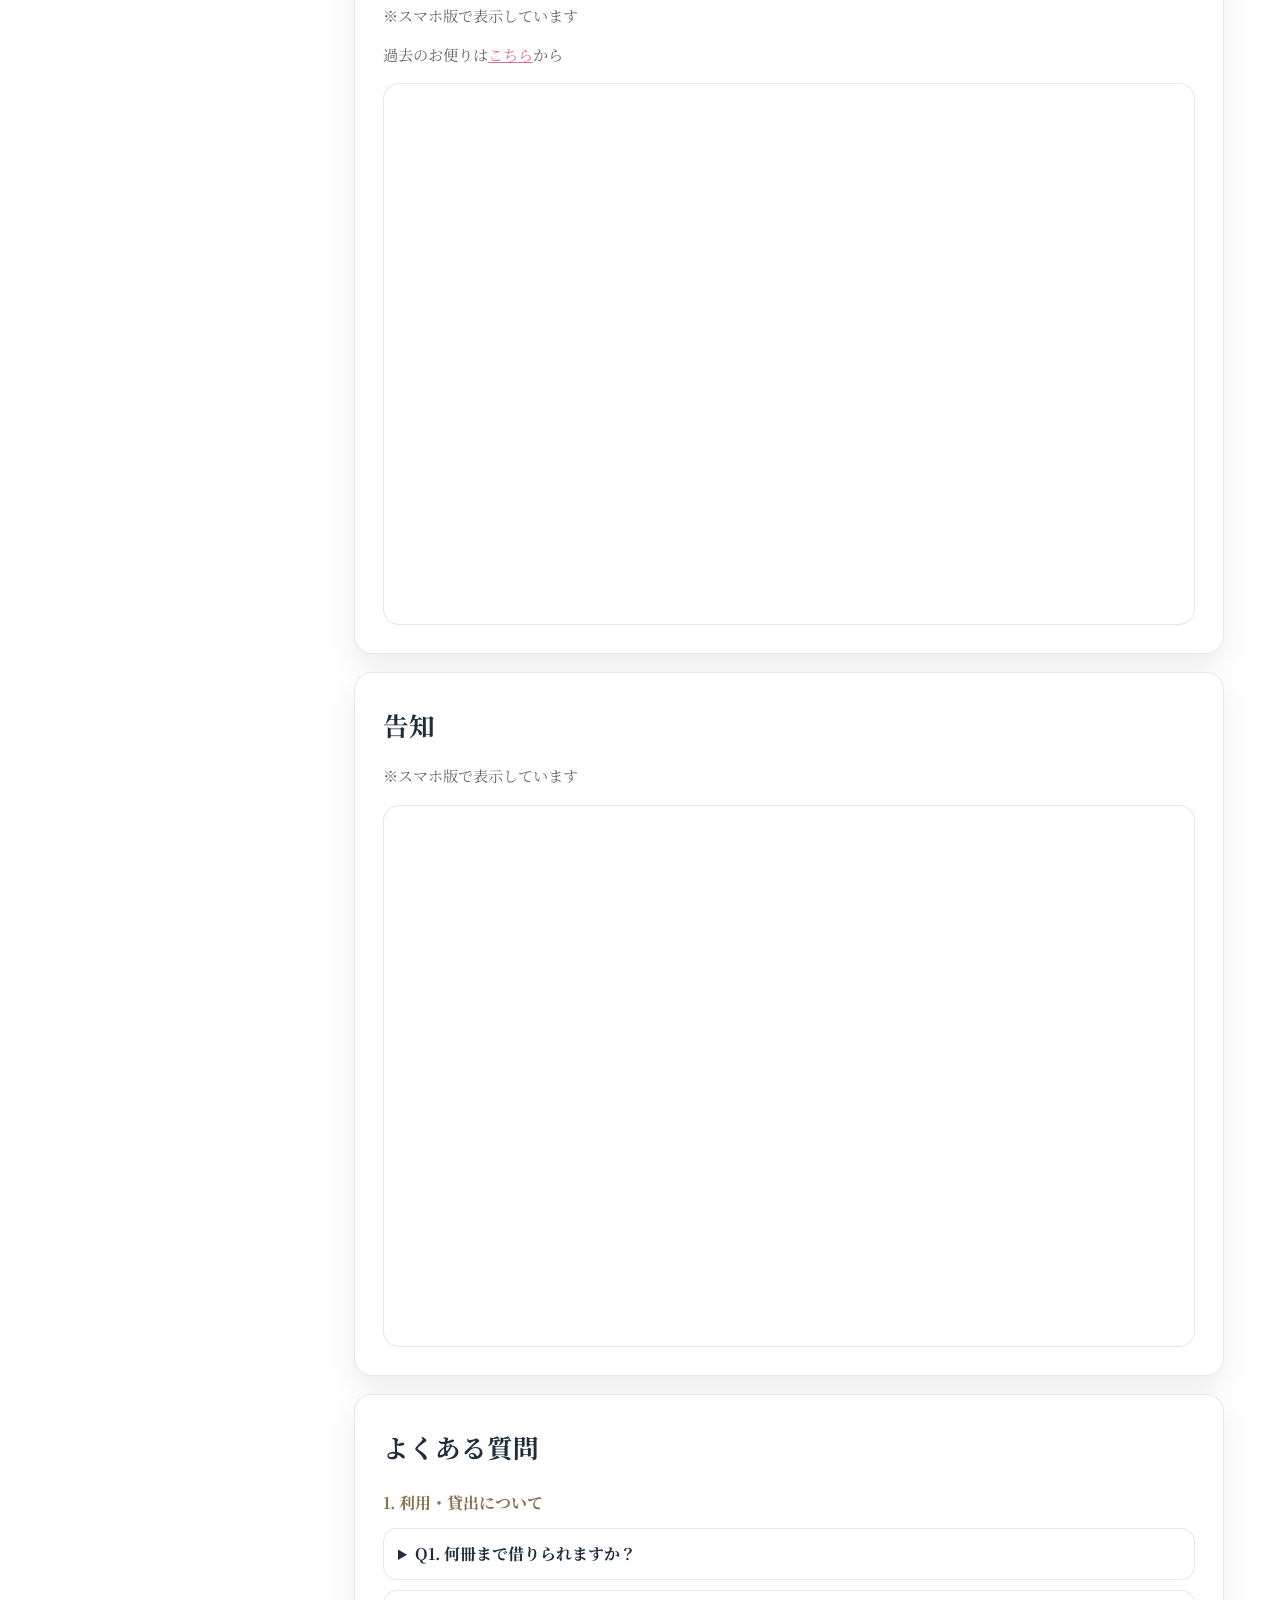
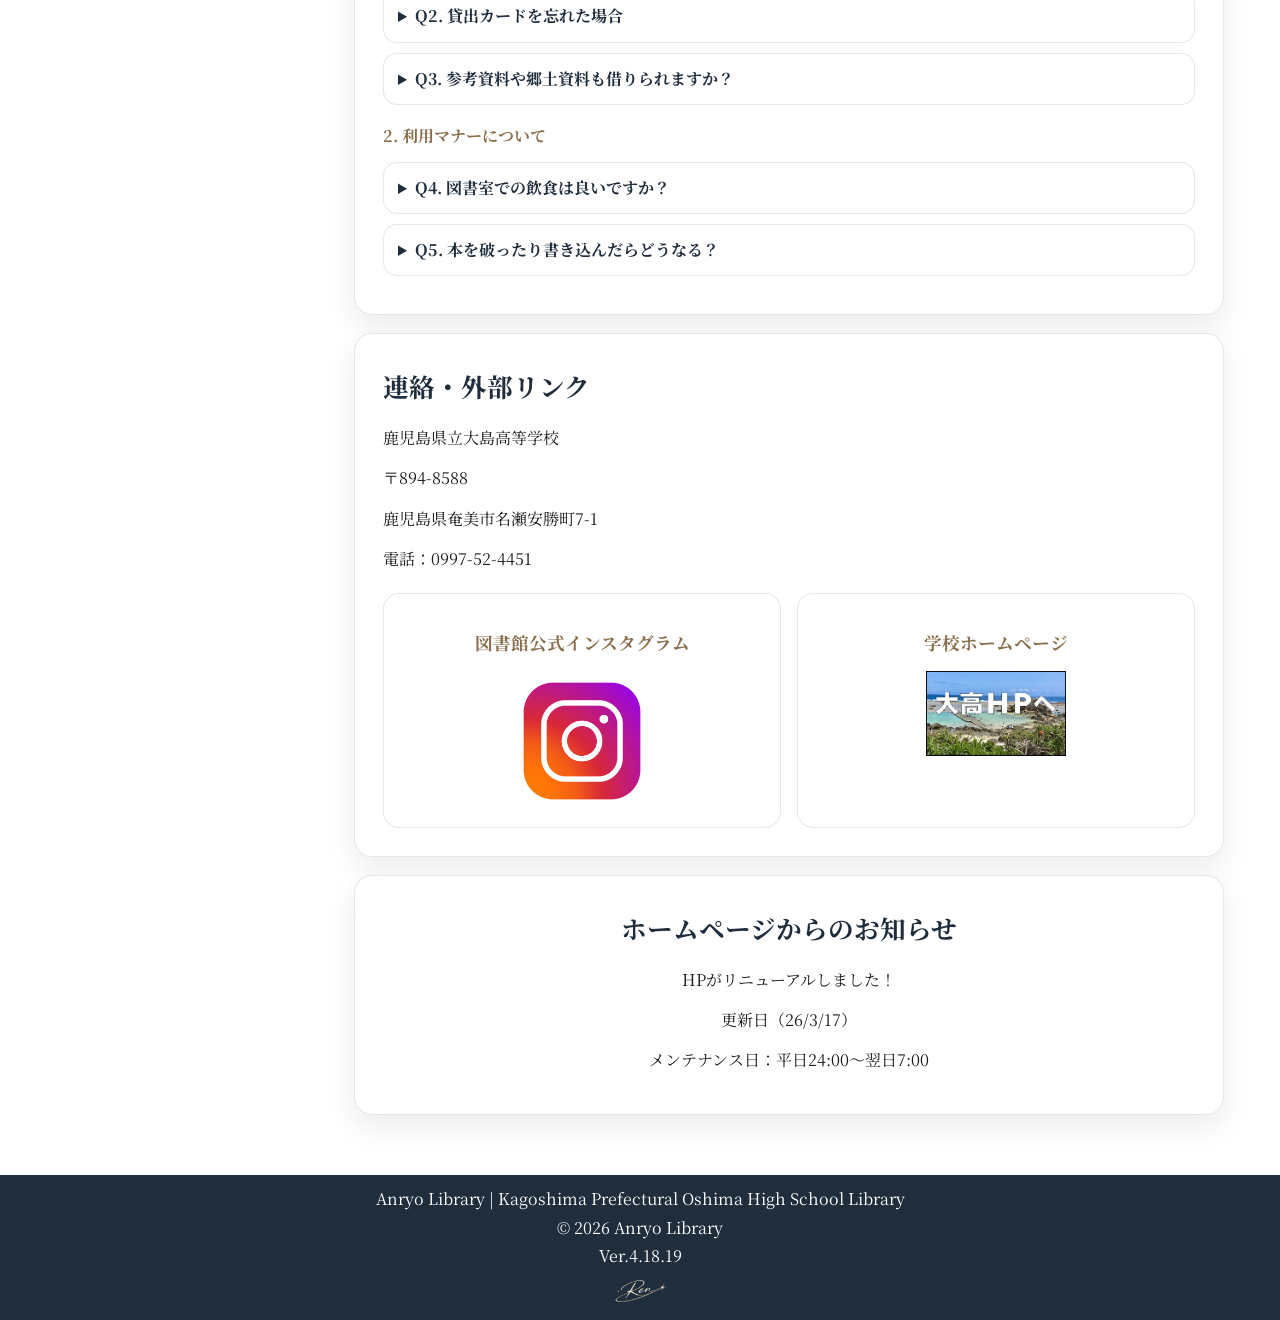
==== commit 69cb3a06: "Update index.html" ====
--- a/index.html
+++ b/index.html
@@ -105,7 +105,7 @@
       <!-- コラム -->
       <section class="card accent-card">
         <h3>『安陵図書館紹介ムービー』</h3>
-        <p>詳しくはこちら</p>
+        <p>詳しくはこちらから！</p>
         <p class="link-center">
           <a href="https://www.youtube.com/watch?v=iOMokdrwfeM" target="_blank" rel="noopener noreferrer">こちらをクリック</a>
         </p>
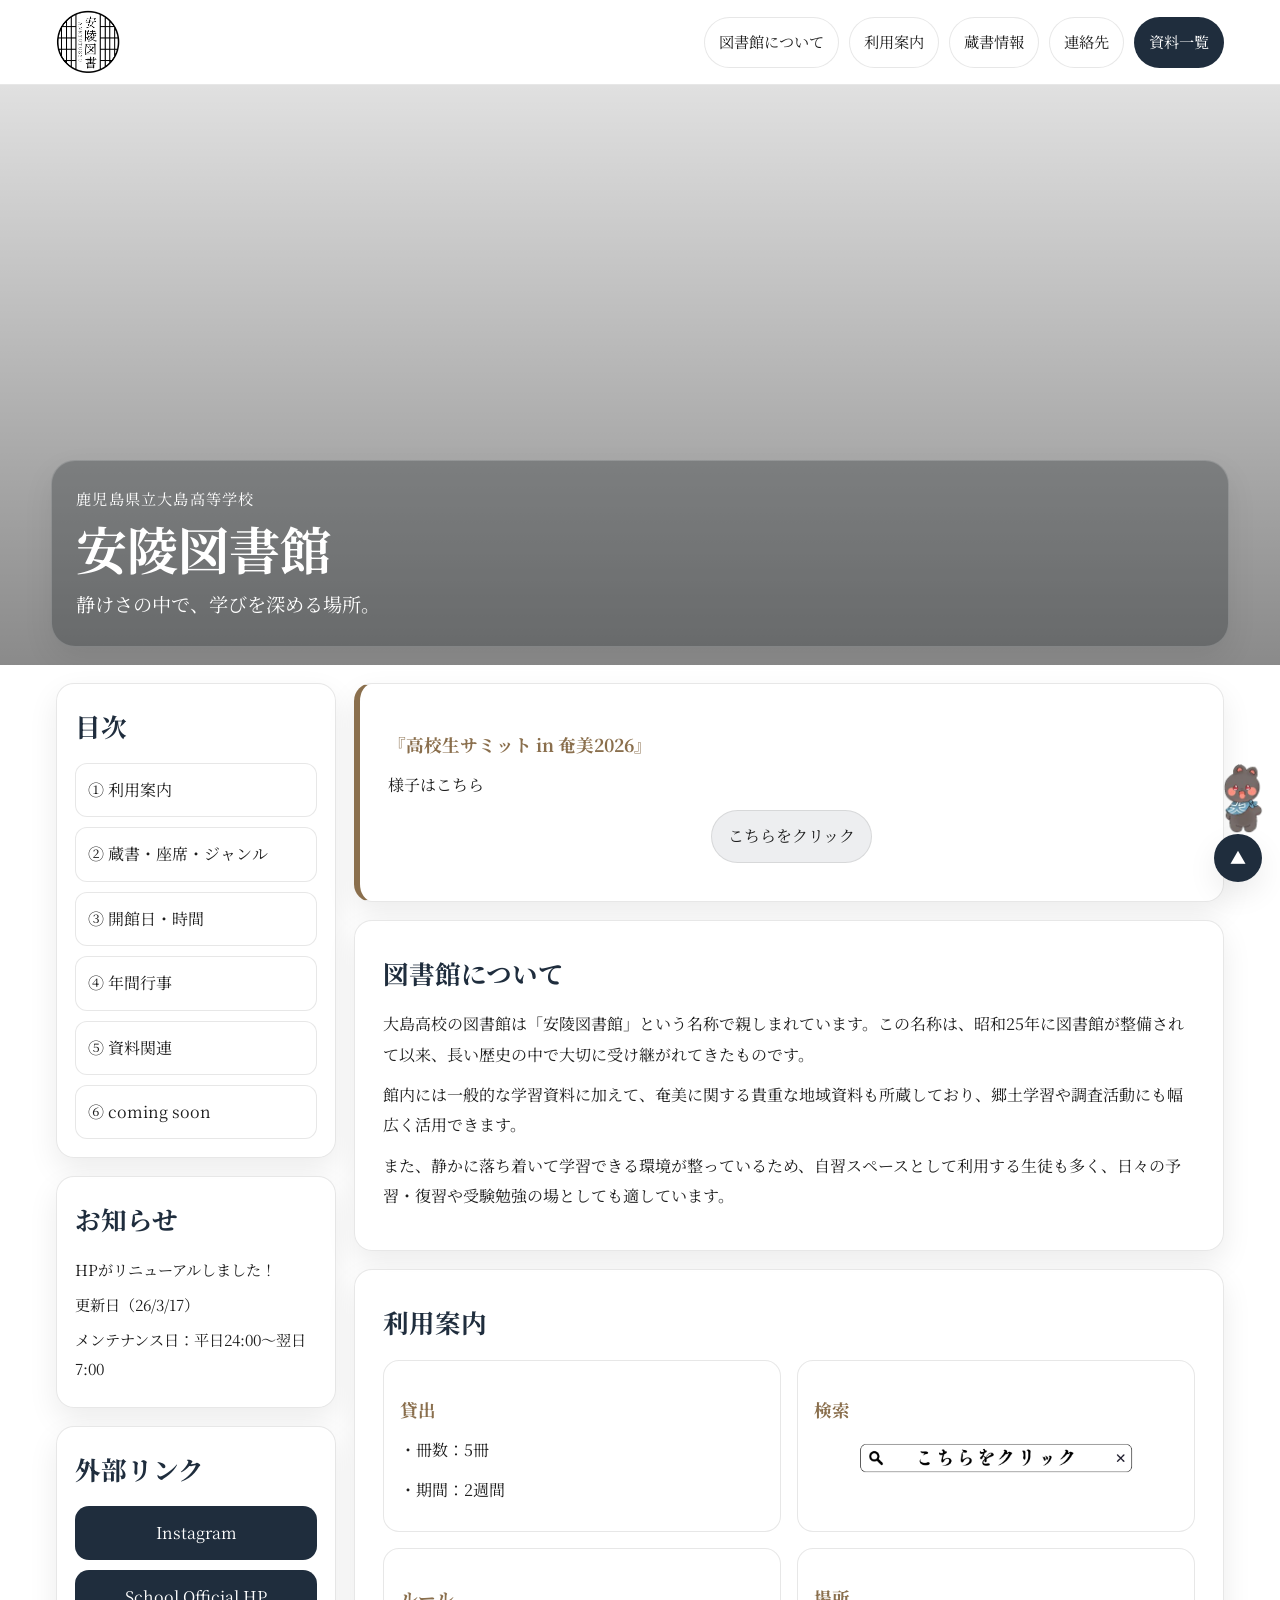
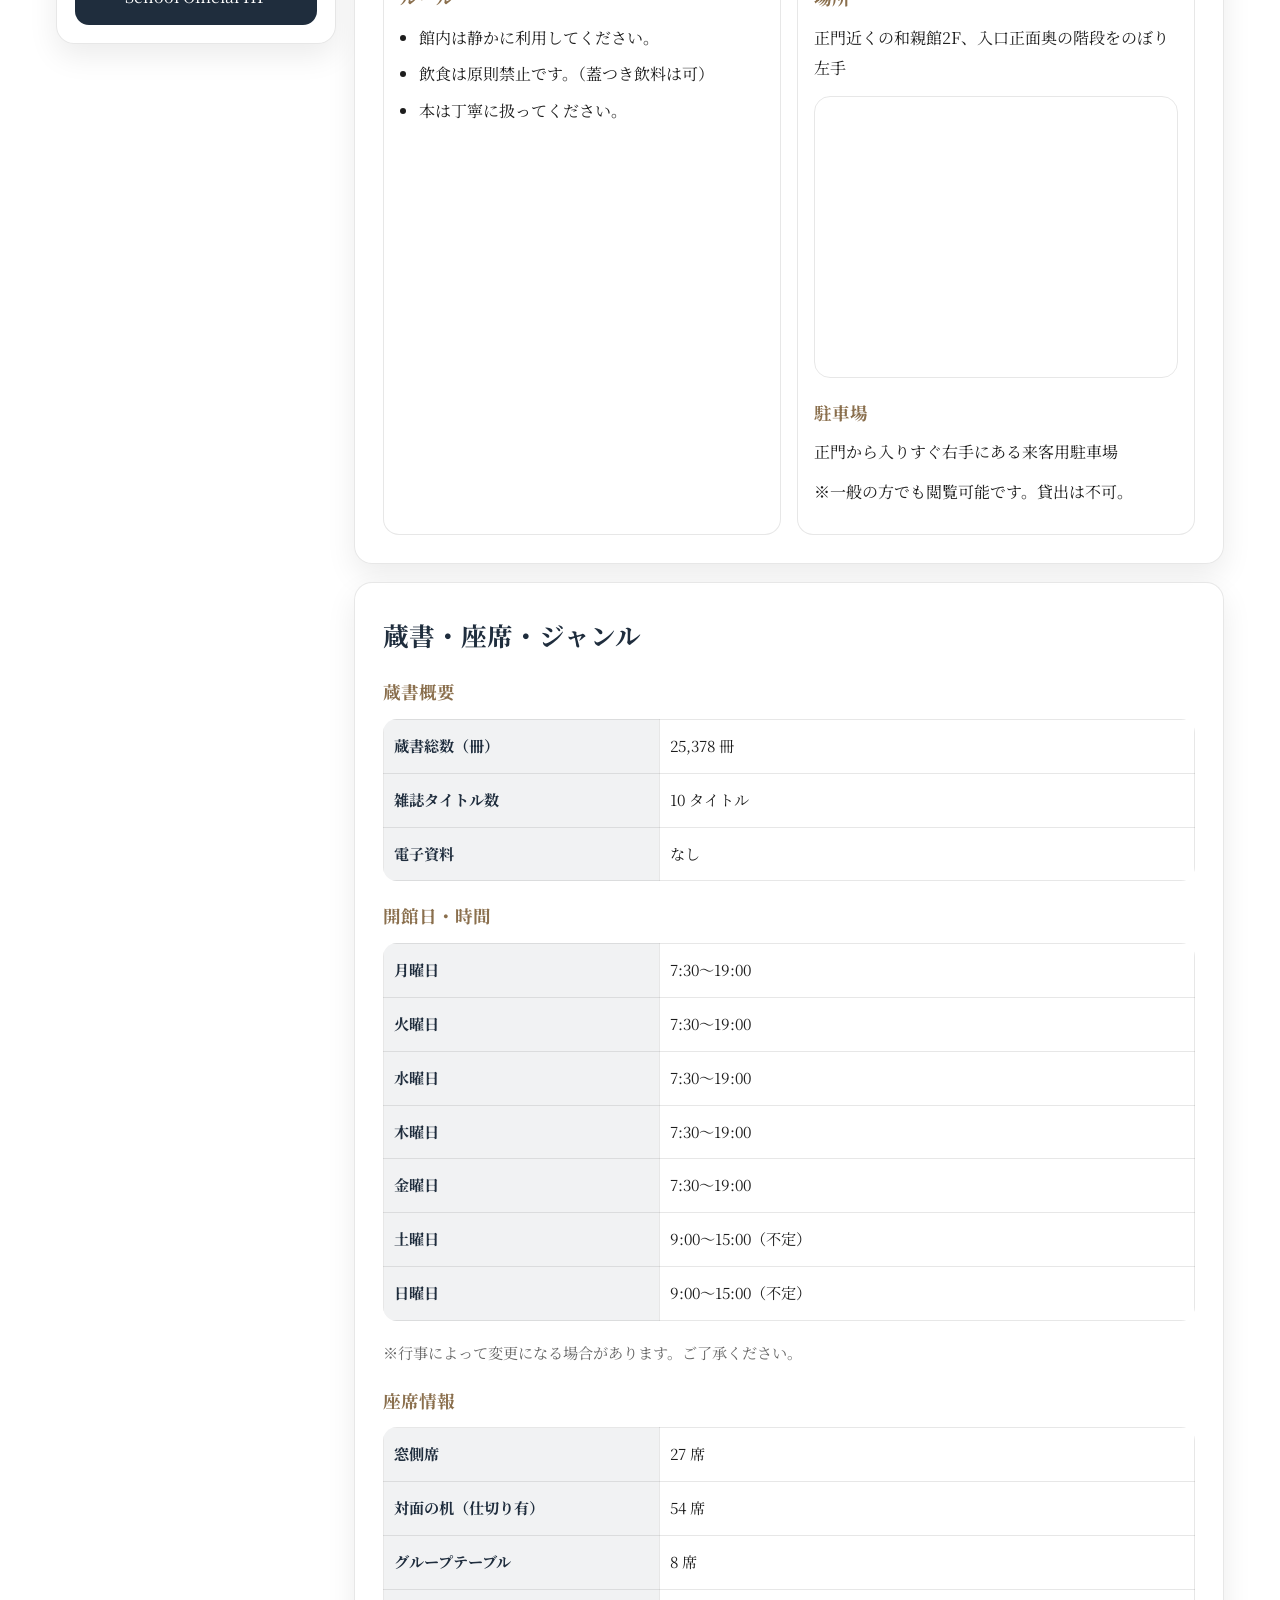
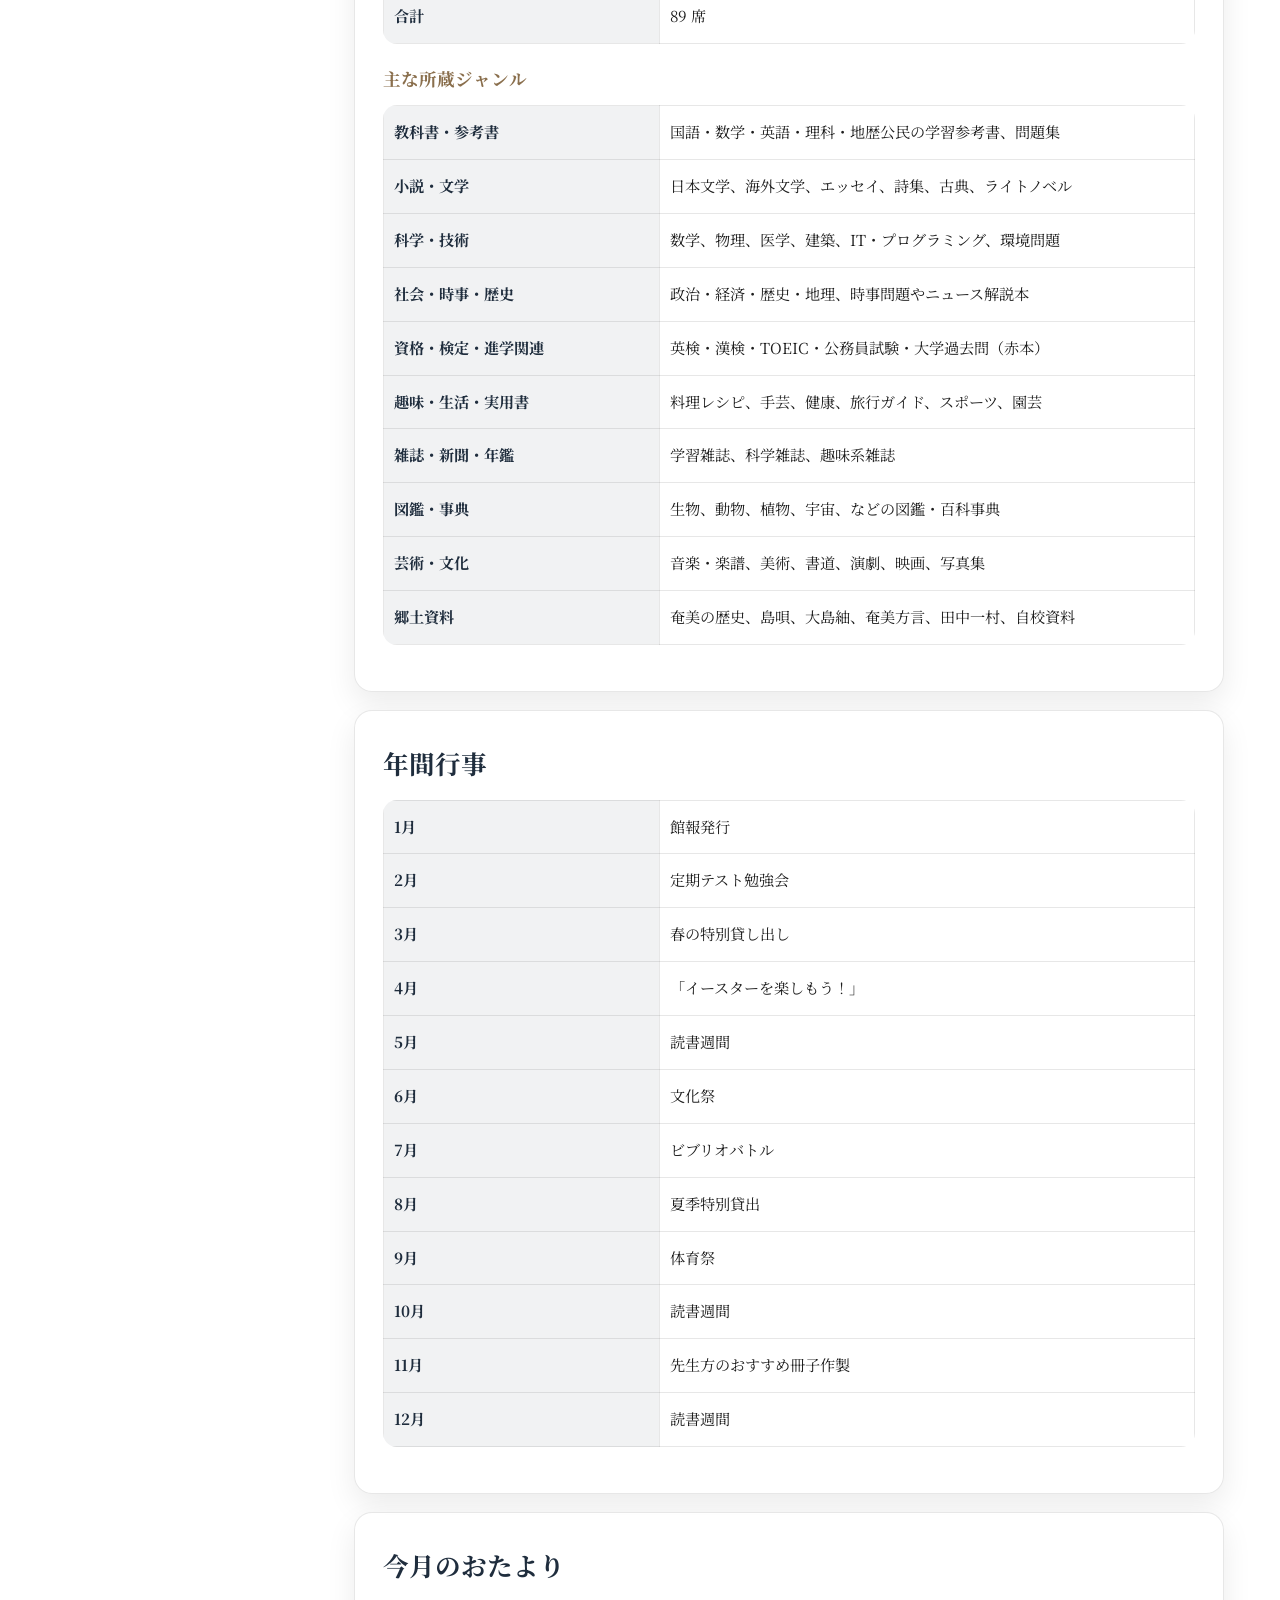
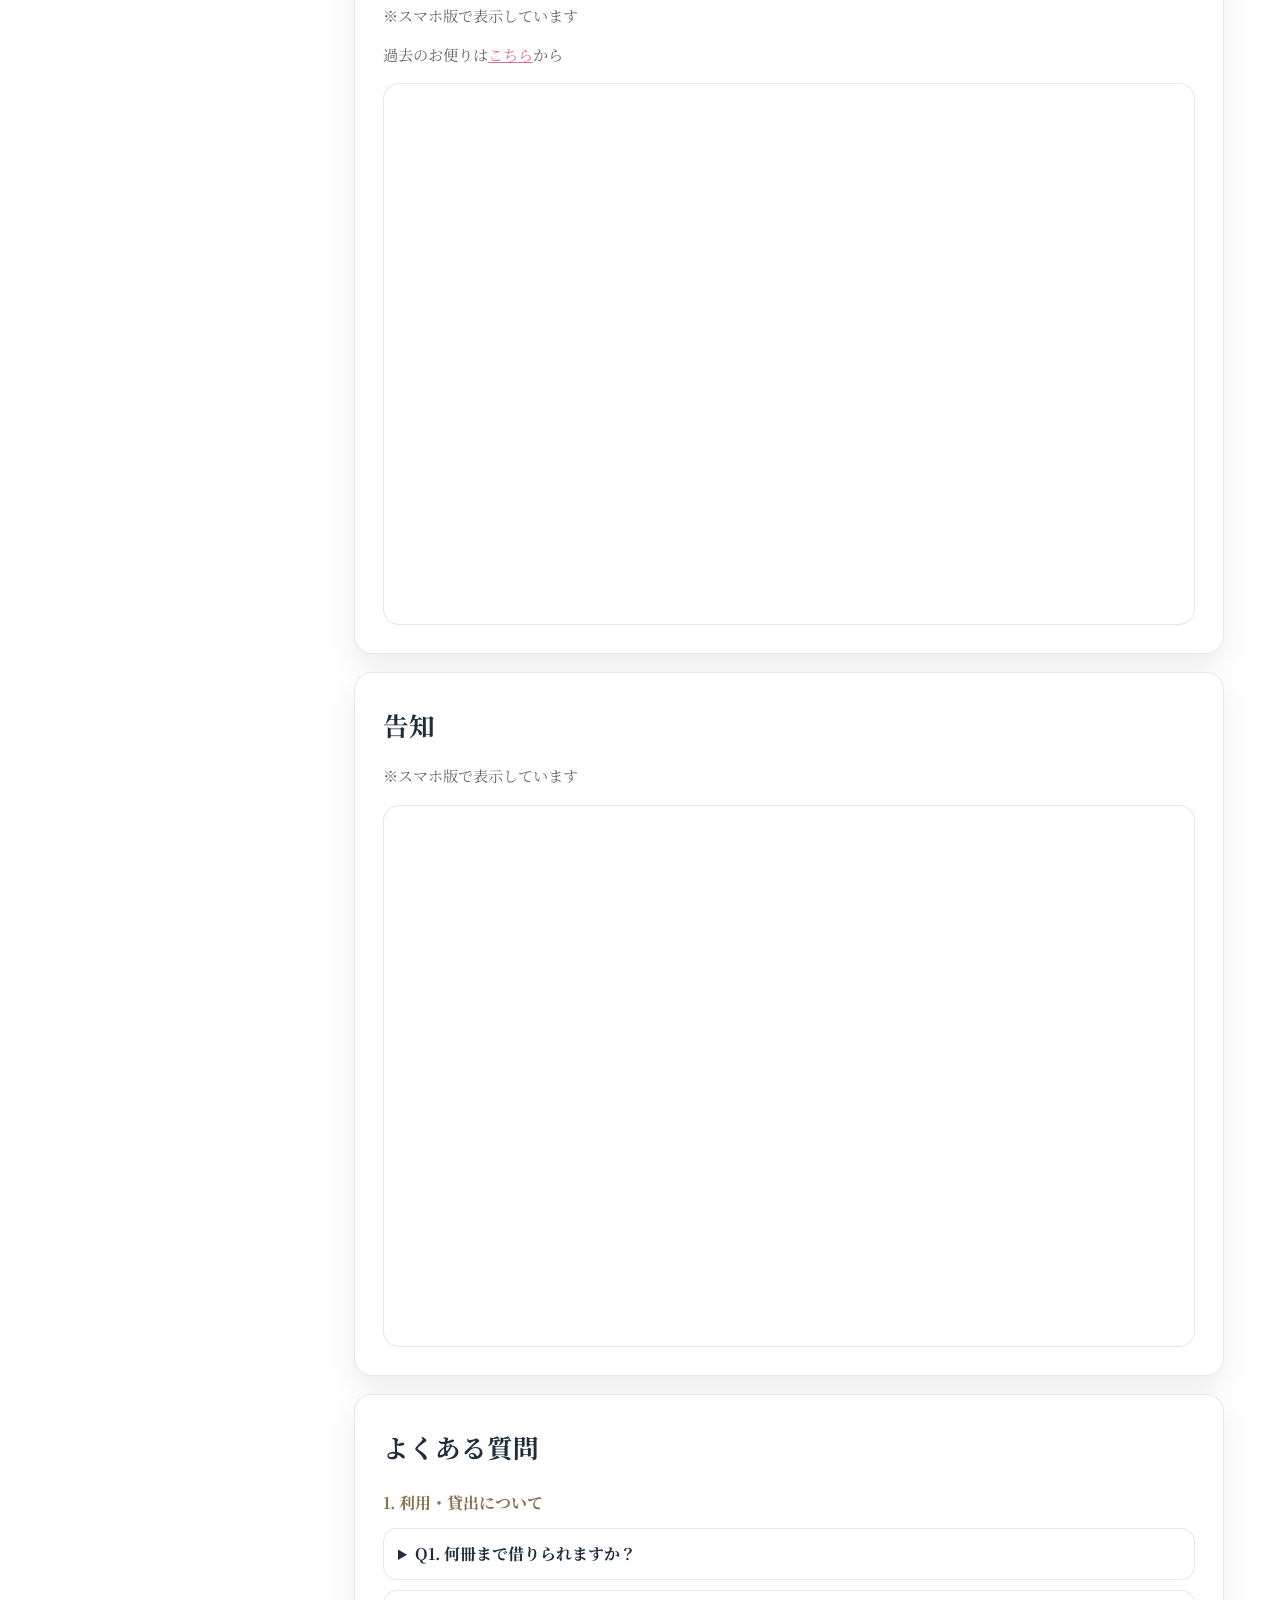
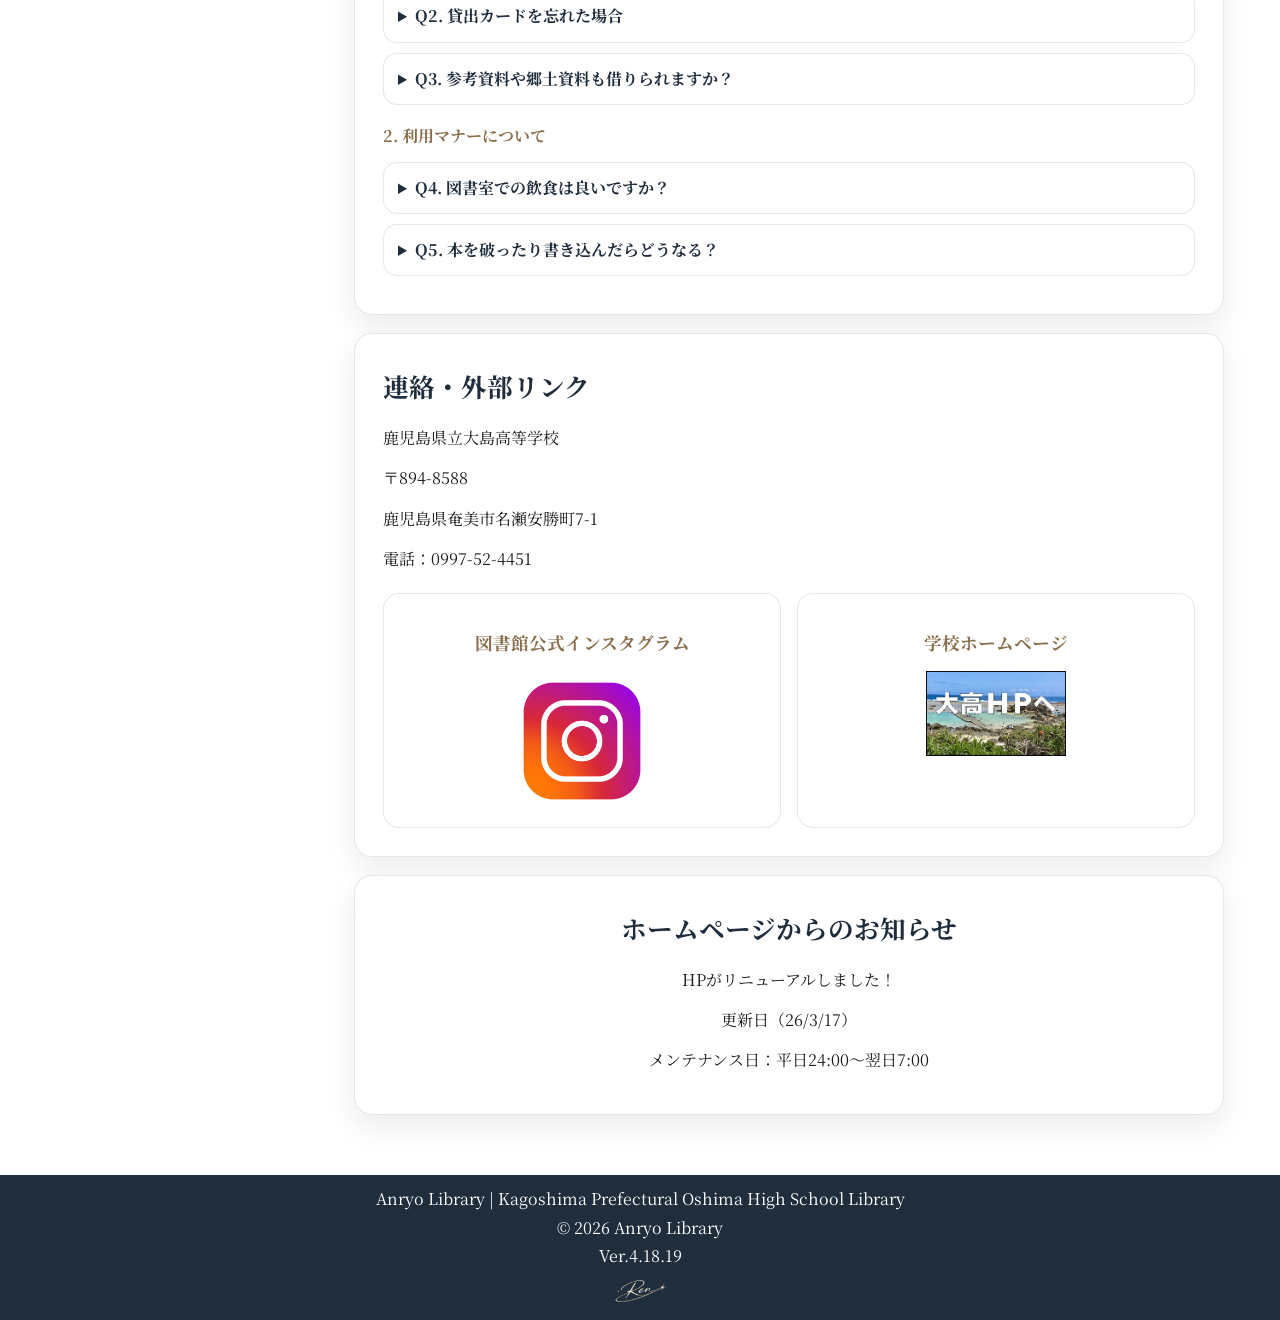
==== commit 2ccca409: "Update index.html" ====
--- a/index.html
+++ b/index.html
@@ -103,11 +103,11 @@
 
 
       <!-- コラム -->
-      <section class="card accent-card">
-        <h3>『安陵図書館紹介ムービー』</h3>
-        <p>詳しくはこちらから！</p>
+     <section class="card accent-card">
+        <h3>『高校生サミット in 奄美2026』</h3>
+        <p>様子はこちら</p>
         <p class="link-center">
-          <a href="https://www.youtube.com/watch?v=iOMokdrwfeM" target="_blank" rel="noopener noreferrer">こちらをクリック</a>
+          <a href="https://www.youtube.com/watch?v=9Es61P4Qy_0&t=3s" target="_blank" rel="noopener noreferrer">こちらをクリック</a>
         </p>
       </section>
 
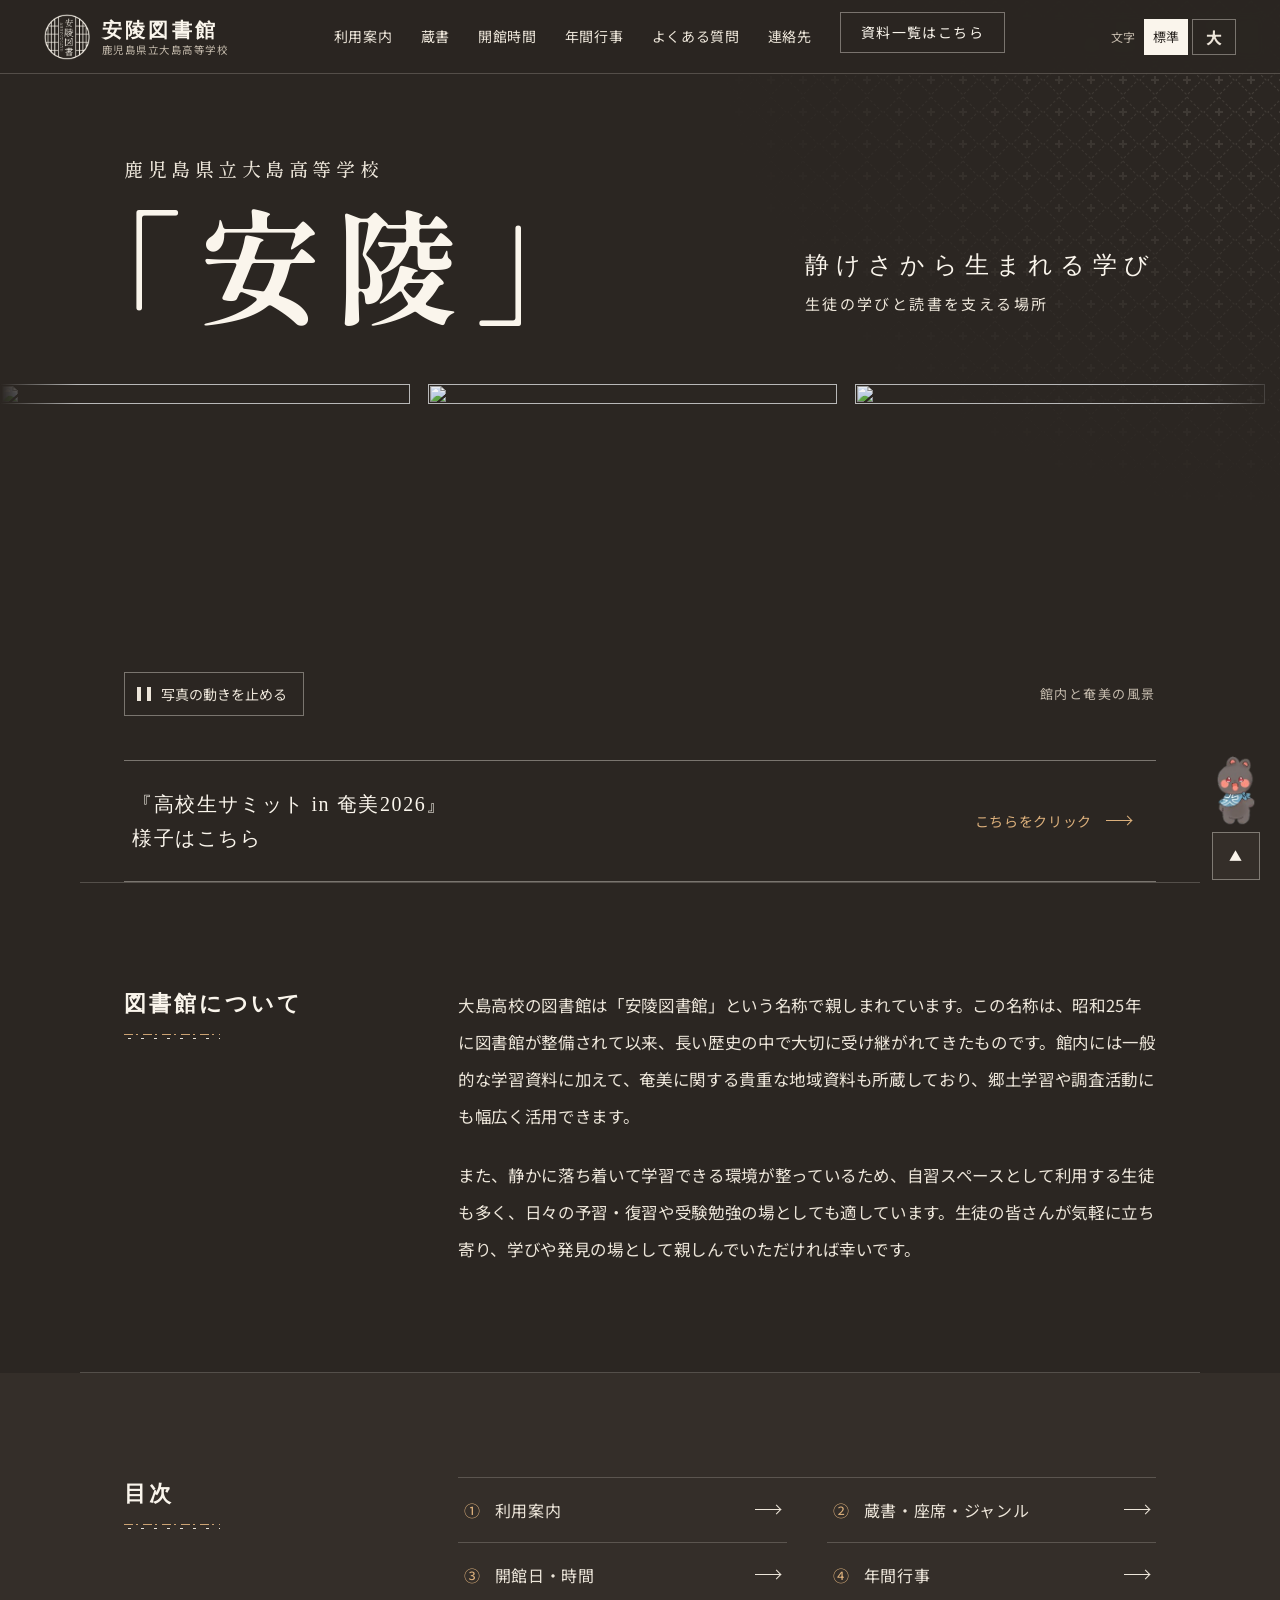
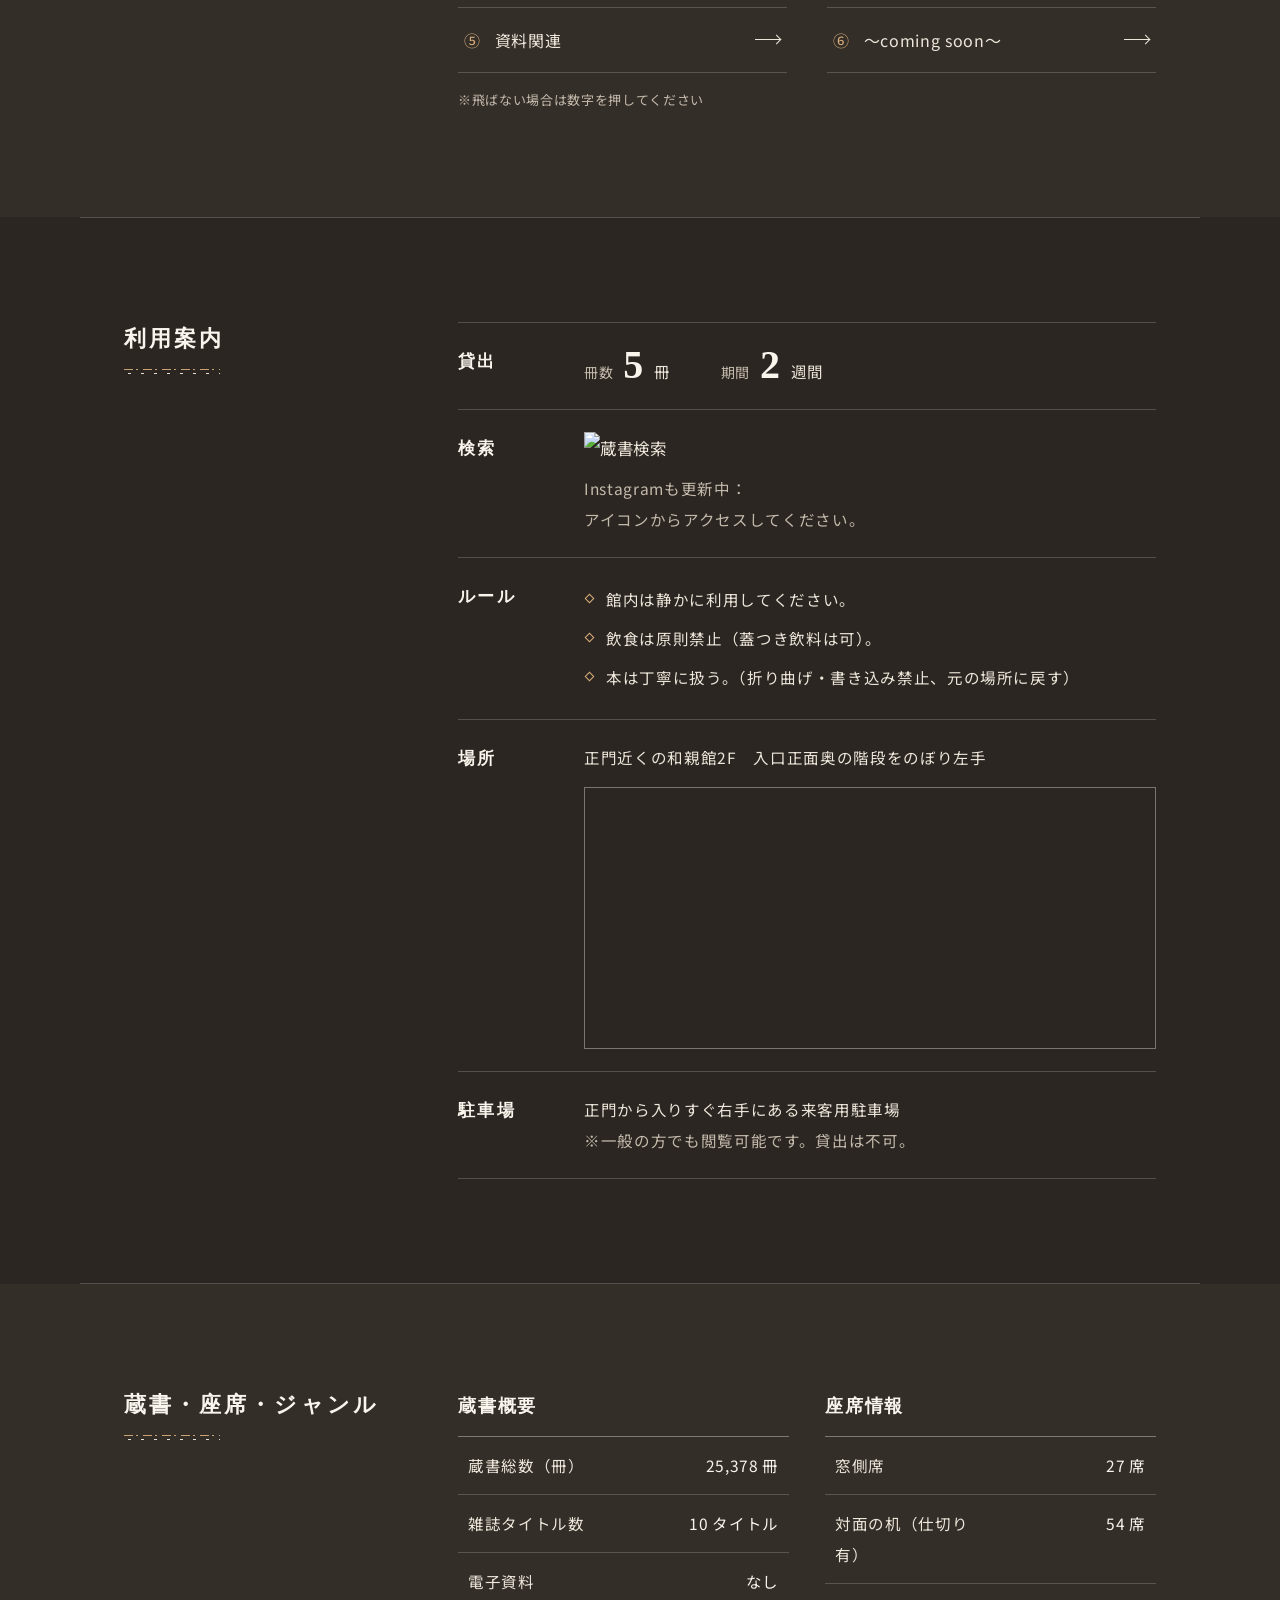
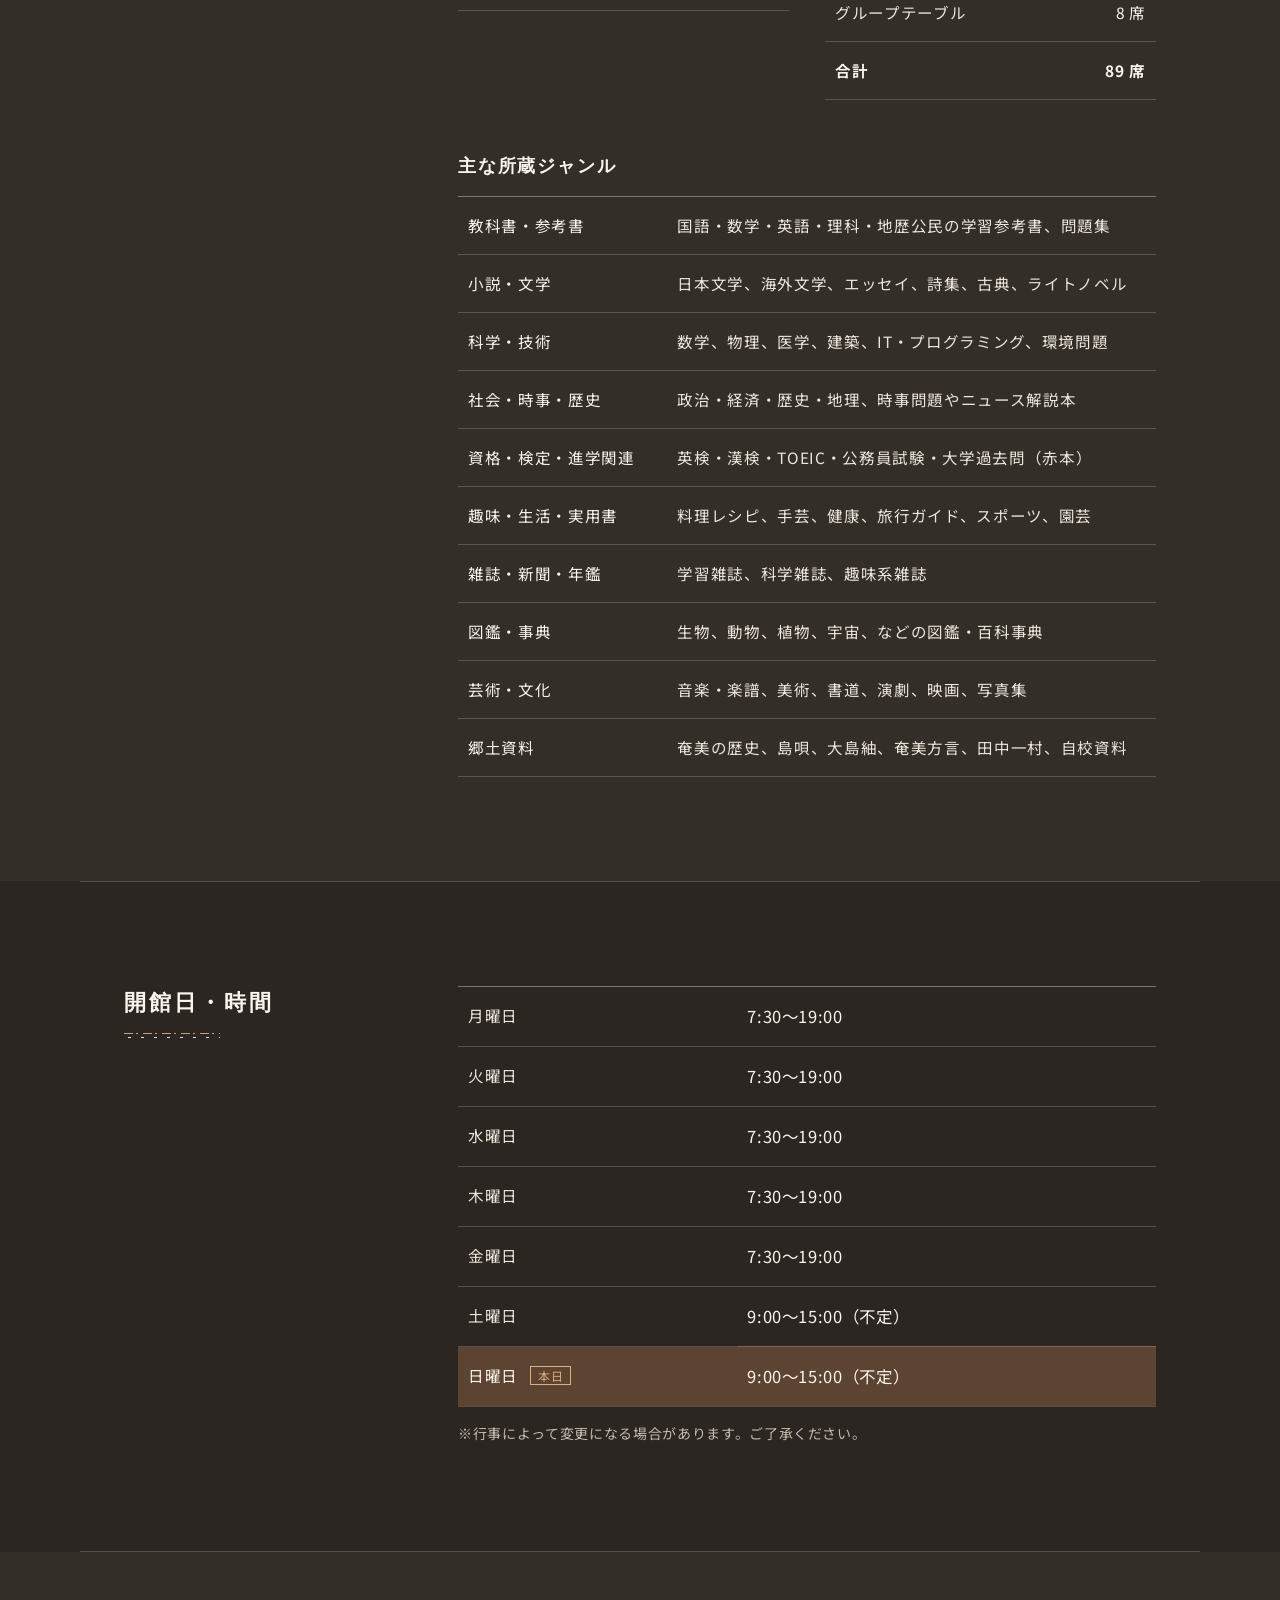
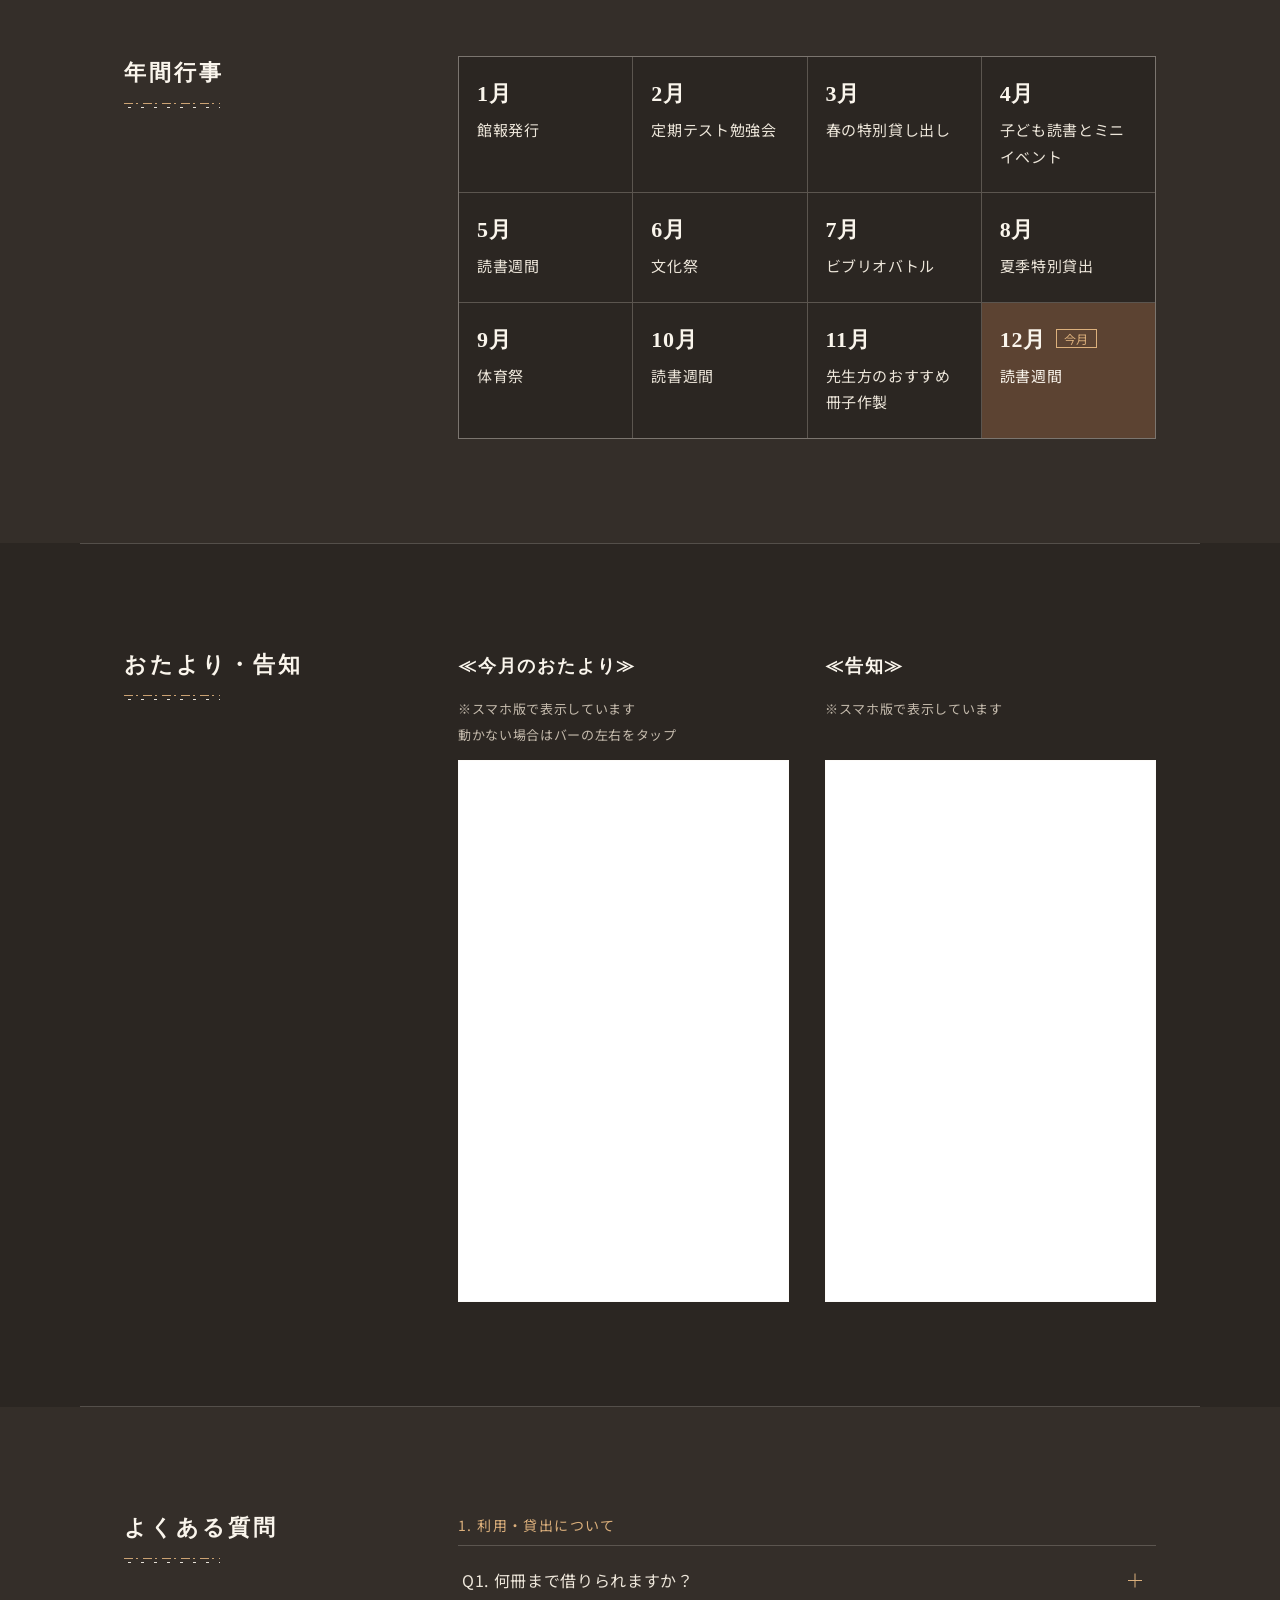
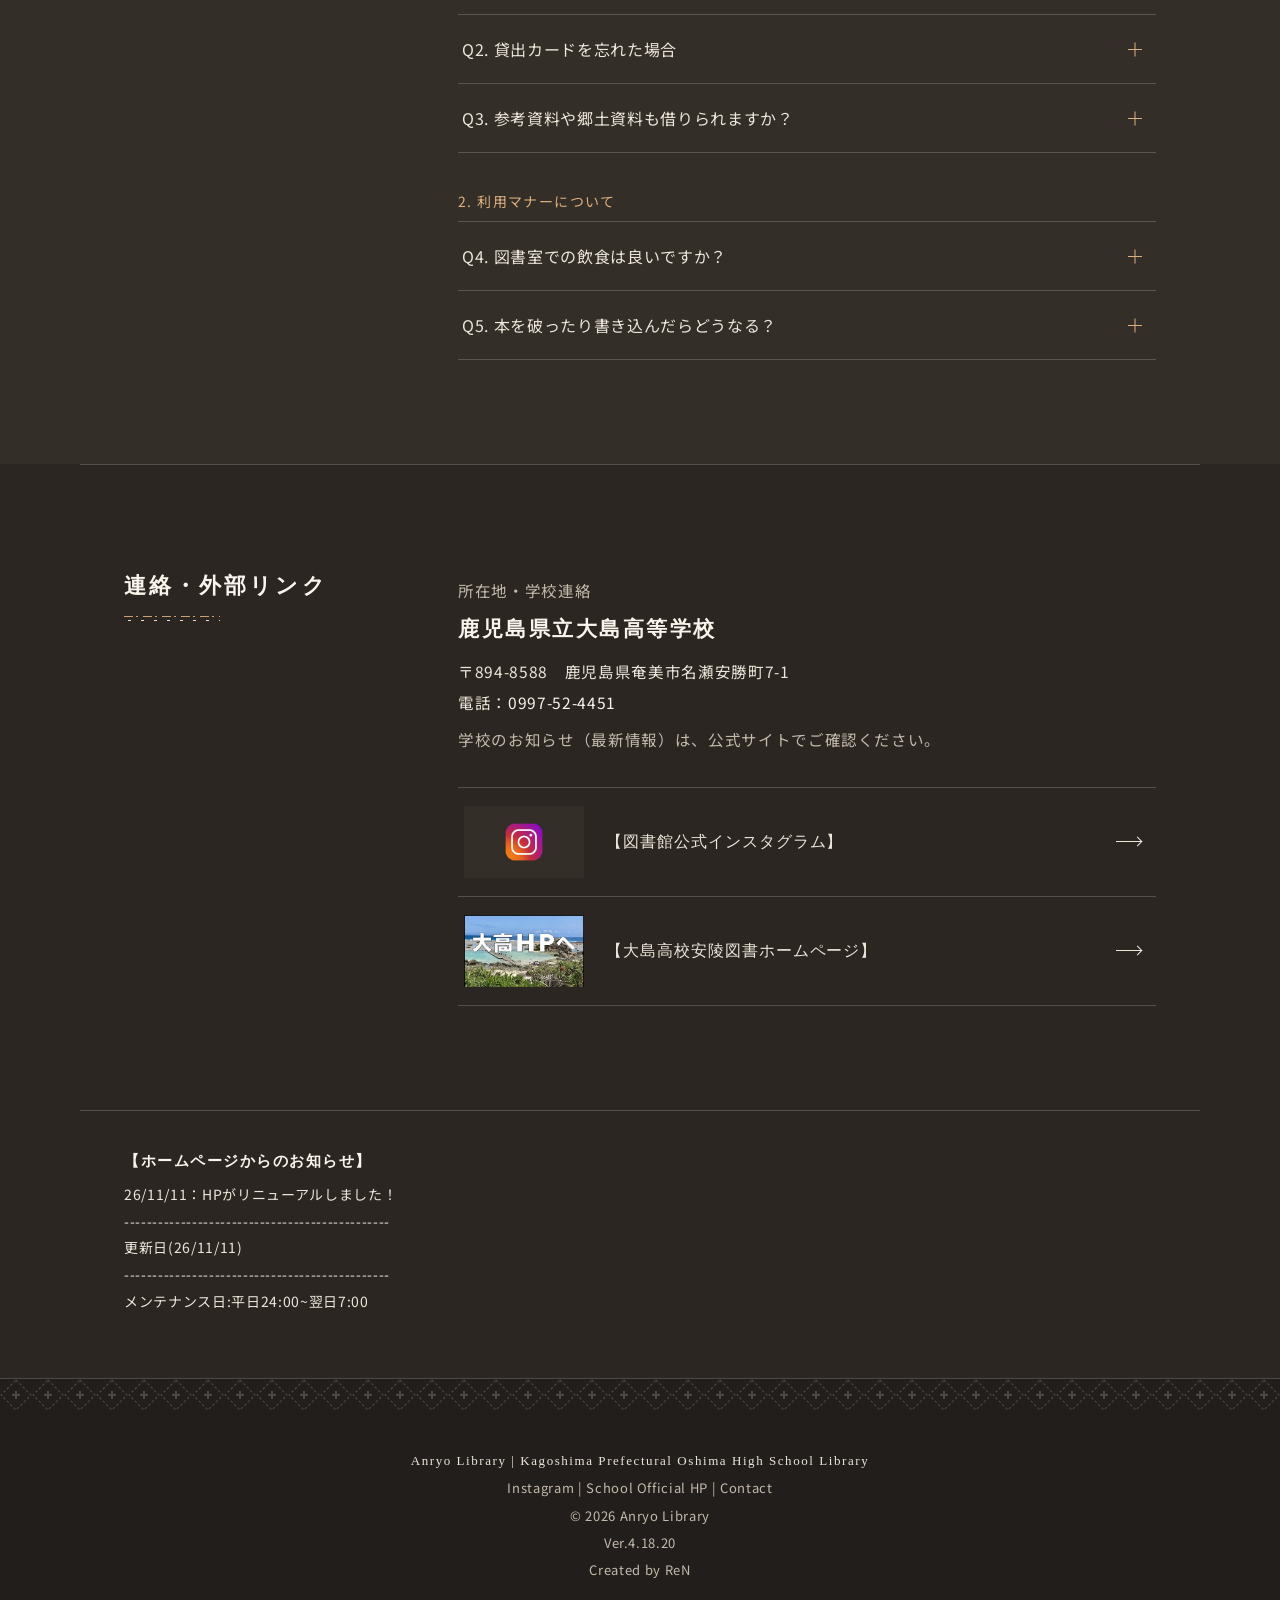
==== commit 9ce1d78d: "Add files via upload" ====
--- a/index.html
+++ b/index.html
@@ -1,383 +1,603 @@
-<!DOCTYPE html>
-<html lang="ja">
-<head>
-  <meta charset="UTF-8">
-  <meta name="viewport" content="width=device-width, initial-scale=1.0">
-  <meta name="google-adsense-account" content="ca-pub-2181706792277434">
-  <title>鹿児島県立大島高等学校 安陵図書館</title>
-
-  <link href="https://fonts.googleapis.com/css2?family=Noto+Serif+JP:wght@400;500;700&display=swap" rel="stylesheet">
-  <link rel="stylesheet" href="style.css">
-
-  <link rel="shortcut icon" href="img/logo2.png">
-</head>
-<body>
-
-  <!-- ヘッダー -->
-<header class="site-header">
-  <div class="header-inner">
-    
-    <h1 class="logo">
-      <a href="https://www.edu.pref.kagoshima.jp/sh/oshima/">
-        <img src="img/logo.png" alt="鹿児島県立大島高等学校">
-      </a>
-    </h1>
-
-
-    <input type="checkbox" id="menu-btn">
-
-    <label for="menu-btn" class="menu-icon">
-      <span></span>
-      <span></span>
-      <span></span>
-    </label>
-
-    <nav class="header-nav">
-      <a href="#about">図書館について</a>
-      <a href="#guide">利用案内</a>
-      <a href="#stats">蔵書情報</a>
-      <a href="#contact">連絡先</a>
-      <a href="shiryou.html" class="nav-button">資料一覧</a>
-    </nav>
-
-  </div>
-</header>
-
-  <a id="top"></a>
-
-  <!-- ヒーロー -->
-  <section class="hero">
-    <div class="slides" aria-hidden="true">
-      <img src="スライドショー/スラ1.jpg" class="slide" alt="">
-      <img src="スライドショー/スラ2.jpg" class="slide" alt="">
-      <img src="スライドショー/スラ3.jpg" class="slide" alt="">
-      <img src="スライドショー/スラ4.jpg" class="slide" alt="">
-      <img src="スライドショー/スラ5.jpg" class="slide" alt="">
-      <img src="スライドショー/スラ6.jpg" class="slide" alt="">
-      <img src="スライドショー/スラ7.jpg" class="slide" alt="">
-    </div>
-
-    <div class="hero-overlay"></div>
-
-    <div class="hero-inner">
-      <div class="hero-copy">
-        <p class="hero-subtitle">鹿児島県立大島高等学校</p>
-        <h2>安陵図書館</h2>
-        <p class="hero-text">静けさの中で、学びを深める場所。</p>
-      </div>
-
-    </div>
-  </section>
-
-  <div class="page">
-    <!-- 左側：サイドバー -->
-    <aside class="sidebar">
-      <section class="mini-card">
-        <h2>目次</h2>
-        <nav class="toc-links">
-          <a href="#guide">① 利用案内</a>
-          <a href="#stats">② 蔵書・座席・ジャンル</a>
-          <a href="#hours">③ 開館日・時間</a>
-          <a href="#events">④ 年間行事</a>
-          <a href="shiryou.html">⑤ 資料関連</a>
-          <a href="soon.html">⑥ coming soon</a>
-        </nav>
-      </section>
-
-      <section class="mini-card notice-mini">
-        <h2>お知らせ</h2>
-        <p>HPがリニューアルしました！</p>
-        <p>更新日（26/3/17）</p>
-        <p>メンテナンス日：平日24:00〜翌日7:00</p>
-      </section>
-
-      <section class="mini-card">
-        <h2>外部リンク</h2>
-        <a class="side-button" href="https://www.instagram.com/daikou_anryo_library/" target="_blank" rel="noopener noreferrer">Instagram</a>
-        <a class="side-button" href="https://www.edu.pref.kagoshima.jp/sh/oshima/" target="_blank" rel="noopener noreferrer">School Official HP</a>
-      </section>
-    </aside>
-
-    <!-- 右側：メイン -->
-    <main class="content">
-
-
-      <!-- コラム -->
-     <section class="card accent-card">
-        <h3>『高校生サミット in 奄美2026』</h3>
-        <p>様子はこちら</p>
-        <p class="link-center">
-          <a href="https://www.youtube.com/watch?v=9Es61P4Qy_0&t=3s" target="_blank" rel="noopener noreferrer">こちらをクリック</a>
-        </p>
-      </section>
-
-      <!-- 図書館について -->
-      <section id="about" class="card">
-        <h2>図書館について</h2>
-        <p>
-          大島高校の図書館は「安陵図書館」という名称で親しまれています。この名称は、昭和25年に図書館が整備されて以来、長い歴史の中で大切に受け継がれてきたものです。
-        </p>
-        <p>
-          館内には一般的な学習資料に加えて、奄美に関する貴重な地域資料も所蔵しており、郷土学習や調査活動にも幅広く活用できます。
-        </p>
-        <p>
-          また、静かに落ち着いて学習できる環境が整っているため、自習スペースとして利用する生徒も多く、日々の予習・復習や受験勉強の場としても適しています。
-        </p>
-      </section>
-
-      <!-- 利用案内 -->
-      <section id="guide" class="card">
-        <h2>利用案内</h2>
-
-        <div class="feature-grid">
-          <div class="info-box">
-            <h3>貸出</h3>
-            <p>・冊数：5冊</p>
-            <p>・期間：2週間</p>
-          </div>
-
-          <div class="info-box">
-            <h3>検索</h3>
-            <a href="https://private.calil.jp/gk-2003914-g24wh/" target="_blank" rel="noopener noreferrer">
-              <img src="img/検索バー.png" alt="蔵書検索">
-            </a>
-          </div>
-
-          <div class="info-box">
-            <h3>ルール</h3>
-            <ul class="list">
-              <li>館内は静かに利用してください。</li>
-              <li>飲食は原則禁止です。（蓋つき飲料は可）</li>
-              <li>本は丁寧に扱ってください。</li>
-            </ul>
-          </div>
-
-          <div class="info-box">
-            <h3>場所</h3>
-            <p>正門近くの和親館2F、入口正面奥の階段をのぼり左手</p>
-
-            <div class="map-wrap">
-              <iframe
-                src="https://www.google.com/maps/embed?pb=!1m18!1m12!1m3!1d1755.2326802909815!2d129.50000006617014!3d28.37500920495072!2m3!1f0!2f0!3f0!3m2!1i1024!2i768!4f13.1!3m3!1m2!1s0x351fba624b6e96cb%3A0x168348840e13607b!2z6bm_5YWQ5bO255yM56uL5aSn5bO26auY562J5a2m5qCh!5e0!3m2!1sja!2sjp!4v1773461727022!5m2!1sja!2sjp"
-                loading="lazy"
-                allowfullscreen=""
-                referrerpolicy="no-referrer-when-downgrade">
-              </iframe>
-            </div>
-
-            <h3>駐車場</h3>
-            <p>正門から入りすぐ右手にある来客用駐車場</p>
-            <p>※一般の方でも閲覧可能です。貸出は不可。</p>
-          </div>
-        </div>
-      </section>
-
-      <!-- 蔵書・座席・ジャンル -->
-      <section id="stats" class="card">
-        <h2>蔵書・座席・ジャンル</h2>
-
-        <h3>蔵書概要</h3>
-        <table class="data-table">
-          <tbody>
-            <tr>
-              <th>蔵書総数（冊）</th>
-              <td>25,378 冊</td>
-            </tr>
-            <tr>
-              <th>雑誌タイトル数</th>
-              <td>10 タイトル</td>
-            </tr>
-            <tr>
-              <th>電子資料</th>
-              <td>なし</td>
-            </tr>
-          </tbody>
-        </table>
-
-        <h3 id="hours">開館日・時間</h3>
-        <table class="data-table">
-          <tbody>
-            <tr><th>月曜日</th><td>7:30〜19:00</td></tr>
-            <tr><th>火曜日</th><td>7:30〜19:00</td></tr>
-            <tr><th>水曜日</th><td>7:30〜19:00</td></tr>
-            <tr><th>木曜日</th><td>7:30〜19:00</td></tr>
-            <tr><th>金曜日</th><td>7:30〜19:00</td></tr>
-            <tr><th>土曜日</th><td>9:00〜15:00（不定）</td></tr>
-            <tr><th>日曜日</th><td>9:00〜15:00（不定）</td></tr>
-          </tbody>
-        </table>
-
-        <p class="small-text">※行事によって変更になる場合があります。ご了承ください。</p>
-
-        <h3>座席情報</h3>
-        <table class="data-table">
-          <tbody>
-            <tr>
-              <th>窓側席</th>
-              <td>27 席</td>
-            </tr>
-            <tr>
-              <th>対面の机（仕切り有）</th>
-              <td>54 席</td>
-            </tr>
-            <tr>
-              <th>グループテーブル</th>
-              <td>8 席</td>
-            </tr>
-            <tr>
-              <th>合計</th>
-              <td>89 席</td>
-            </tr>
-          </tbody>
-        </table>
-
-        <h3>主な所蔵ジャンル</h3>
-        <table class="data-table">
-          <tbody>
-            <tr><th>教科書・参考書</th><td>国語・数学・英語・理科・地歴公民の学習参考書、問題集</td></tr>
-            <tr><th>小説・文学</th><td>日本文学、海外文学、エッセイ、詩集、古典、ライトノベル</td></tr>
-            <tr><th>科学・技術</th><td>数学、物理、医学、建築、IT・プログラミング、環境問題</td></tr>
-            <tr><th>社会・時事・歴史</th><td>政治・経済・歴史・地理、時事問題やニュース解説本</td></tr>
-            <tr><th>資格・検定・進学関連</th><td>英検・漢検・TOEIC・公務員試験・大学過去問（赤本）</td></tr>
-            <tr><th>趣味・生活・実用書</th><td>料理レシピ、手芸、健康、旅行ガイド、スポーツ、園芸</td></tr>
-            <tr><th>雑誌・新聞・年鑑</th><td>学習雑誌、科学雑誌、趣味系雑誌</td></tr>
-            <tr><th>図鑑・事典</th><td>生物、動物、植物、宇宙、などの図鑑・百科事典</td></tr>
-            <tr><th>芸術・文化</th><td>音楽・楽譜、美術、書道、演劇、映画、写真集</td></tr>
-            <tr><th>郷土資料</th><td>奄美の歴史、島唄、大島紬、奄美方言、田中一村、自校資料</td></tr>
-          </tbody>
-        </table>
-      </section>
-
-      <!-- 年間行事 -->
-      <section id="events" class="card">
-        <h2>年間行事</h2>
-        <table class="data-table">
-          <tbody>
-            <tr><th>1月</th><td>館報発行</td></tr>
-            <tr><th>2月</th><td>定期テスト勉強会</td></tr>
-            <tr><th>3月</th><td>春の特別貸し出し</td></tr>
-            <tr><th>4月</th><td>「イースターを楽しもう！」</td></tr>
-            <tr><th>5月</th><td>読書週間</td></tr>
-            <tr><th>6月</th><td>文化祭</td></tr>
-            <tr><th>7月</th><td>ビブリオバトル</td></tr>
-            <tr><th>8月</th><td>夏季特別貸出</td></tr>
-            <tr><th>9月</th><td>体育祭</td></tr>
-            <tr><th>10月</th><td>読書週間</td></tr>
-            <tr><th>11月</th><td>先生方のおすすめ冊子作製</td></tr>
-            <tr><th>12月</th><td>読書週間</td></tr>
-          </tbody>
-        </table>
-      </section>
-      
-
-      <!-- おたより -->
-      <section class="card">
-        <h2>今月のおたより</h2>
-        <p class="small-text">※スマホ版で表示しています</p>
-        <p class="small-text">過去のお便りは<a href="oshirase.html">こちら</a>から</p>
-        <div class="sheet-wrap">
-          <iframe
-            src="https://docs.google.com/spreadsheets/d/e/2PACX-1vSXLWxPJqkDO7irRCk36bS_F-jA9c8I1LHhwUVcX7KZcYFbP5SuY6KMKb9MyS--avTkp7NwmF2tRL9w/pubhtml"
-            loading="lazy">
-          </iframe>
-        </div>
-      </section>
-
-      <section class="card">
-        <h2>告知</h2>
-        <p class="small-text">※スマホ版で表示しています</p>
-        <div class="sheet-wrap">
-          <iframe
-            src="https://docs.google.com/spreadsheets/d/e/2PACX-1vRaTfkfbYqoMDmGVdREw5QUtYYAHZqoX_GP22mRh1swxzlI0ptmYDk2lr_VDZVZET5yuw2ezvJJsMid/pubhtml"
-            loading="lazy">
-          </iframe>
-        </div>
-      </section>
-
-      <!-- よくある質問 -->
-      <section class="card">
-        <h2>よくある質問</h2>
-
-        <p class="section-label">1. 利用・貸出について</p>
-
-        <details>
-          <summary>Q1. 何冊まで借りられますか？</summary>
-          <p>A1. 最大5冊まで。貸出期間は2週間です。延長は1回まで（予約がない場合）。</p>
-        </details>
-
-        <details>
-          <summary>Q2. 貸出カードを忘れた場合</summary>
-          <p>A2. 図書担当に相談してください。書き出しカードに記入できれば貸出できます。</p>
-        </details>
-
-        <details>
-          <summary>Q3. 参考資料や郷土資料も借りられますか？</summary>
-          <p>A3. 資料によって異なるため図書担当に相談してください。一般の方は貸出不可です。</p>
-        </details>
-
-        <p class="section-label">2. 利用マナーについて</p>
-
-        <details>
-          <summary>Q4. 図書室での飲食は良いですか？</summary>
-          <p>A4. 飲食は原則禁止です。（蓋つき飲料は可）</p>
-        </details>
-
-        <details>
-          <summary>Q5. 本を破ったり書き込んだらどうなる？</summary>
-          <p>A5. その本と同等のものを弁償することになります。本は丁寧に扱いましょう。</p>
-        </details>
-      </section>
-
-      <!-- 連絡先 -->
-      <section id="contact" class="card">
-        <h2>連絡・外部リンク</h2>
-
-        <p>鹿児島県立大島高等学校</p>
-        <p>〒894-8588</p>
-        <p>鹿児島県奄美市名瀬安勝町7-1</p>
-        <p>電話：0997-52-4451</p>
-
-        <div class="link-cards">
-          <div class="link-card">
-            <h3>図書館公式インスタグラム</h3>
-            <a href="https://www.instagram.com/daikou_anryo_library/" target="_blank" rel="noopener noreferrer">
-              <img src="img/3.png" alt="Instagramアイコン">
-            </a>
-          </div>
-
-          <div class="link-card">
-            <h3>学校ホームページ</h3>
-            <a href="https://www.edu.pref.kagoshima.jp/sh/oshima/" target="_blank" rel="noopener noreferrer">
-              <img src="img/2.jpg" alt="学校画像">
-            </a>
-          </div>
-        </div>
-      </section>
-
-      <!-- ホームページからのお知らせ -->
-      <section class="card notice-card">
-        <h2>ホームページからのお知らせ</h2>
-        <p>HPがリニューアルしました！</p>
-        <p>更新日（26/3/17）</p>
-        <p>メンテナンス日：平日24:00〜翌日7:00</p>
-      </section>
-
-    </main>
-  </div>
-
-  <!-- フッター -->
-  <footer class="site-footer">
-    <p>Anryo Library | Kagoshima Prefectural Oshima High School Library</p>
-    <p>© 2026 Anryo Library</p>
-    <p>Ver.4.18.19</p>
-    <img src="img/sin.l.png" alt="">
-  </footer>
-
-  <a href="#top" class="back-to-top" aria-label="トップに戻る">▲</a>
-
-  <div class="OK">
-    <img src="img/OK.png" alt="">
-  </div>
-
-</body>
-</html>
+<!DOCTYPE html>
+<!--
+  ============================================================
+   安陵図書館  トップページ（index.html）
+  ============================================================
+   ■ 文字を変えたいとき
+     「✏」マークのコメントがある場所が、書き換えるところです。
+     タグ（< > で囲まれた部分）はそのままにして、間の文字だけ変えてください。
+
+   ■ ページの並び（上から順番）
+      0. ヘッダー（ロゴ・メニュー・文字サイズ）
+      1. トップ（タイトル・流れる写真）
+      2. コラム（YouTube）
+      3. 図書館について
+      4. 目次
+      5. 利用案内
+      6. 蔵書・座席・ジャンル
+      7. 開館日・時間
+      8. 年間行事
+      9. おたより・告知
+     10. よくある質問
+     11. 連絡・外部リンク
+     12. ホームページからのお知らせ
+     13. フッター
+
+   ■ 関係するファイル
+     base.css   … 全ページ共通の見た目（色・ヘッダー・フッターなど）
+     style.css  … このページだけの見た目
+     site.js    … 文字サイズ切替・スマホメニュー・写真の停止ボタンなど
+     README.txt … 編集のしかたのまとめ
+  ============================================================
+-->
+<html lang="ja">
+
+<head>
+  <meta charset="utf-8" />
+
+  <!-- ✏ ブラウザのタブに出るタイトル / 検索結果に出る説明文 -->
+  <title>鹿児島県立大島高等学校 安陵図書館｜奄美市の高校図書室 利用案内・蔵書情報</title>
+  <meta name="description" content="鹿児島県立大島高等学校の図書館「安陵図書館」。利用案内、蔵書情報、開館時間、年間行事、よくある質問など。">
+
+  <meta name="viewport" content="width=device-width, initial-scale=1.0">
+  <meta name="theme-color" content="#2b2622">
+
+  <!-- フォント（Google Fonts） -->
+  <link rel="preconnect" href="https://fonts.googleapis.com">
+  <link rel="preconnect" href="https://fonts.gstatic.com" crossorigin>
+  <link href="https://fonts.googleapis.com/css2?family=Noto+Sans+JP:wght@400;500;700&family=Shippori+Mincho+B1:wght@500;600;700&display=swap" rel="stylesheet">
+
+  <!-- 見た目（CSS） -->
+  <link rel="stylesheet" href="base.css">
+  <link rel="stylesheet" href="style.css">
+</head>
+
+<body>
+  <a id="top"></a>
+
+  <!-- キーボード操作の人向け：Tabキーで最初に出る「本文へスキップ」 -->
+  <a class="skip" href="#main">本文へスキップ</a>
+
+
+  <!-- ==========================================================
+       0. ヘッダー（ロゴ・メニュー・文字サイズ）
+       ========================================================== -->
+  <header class="site-header">
+
+    <!-- ロゴ（押すと学校の公式サイトへ） -->
+    <h1 class="logo-h1">
+      <a href="https://www.edu.pref.kagoshima.jp/sh/oshima/" class="brand" aria-label="鹿児島県立大島高等学校 公式サイト">
+        <img src="img/logo.png" alt="" class="brand-logo">
+        <!-- ✏ ロゴ横の文字 -->
+        <span class="brand-name">安陵図書館<small>鹿児島県立大島高等学校</small></span>
+      </a>
+    </h1>
+
+    <!-- メニュー
+         ✏ 文字を変えるときは、data-t="" の中と、その後ろの文字の「両方」を同じにしてください
+            （data-t はホバーしたときに下から出てくる文字です） -->
+    <nav class="gnav" id="gnav" aria-label="メインメニュー">
+      <a class="roll" href="#guide"><span data-t="利用案内">利用案内</span></a>
+      <a class="roll" href="#stats"><span data-t="蔵書">蔵書</span></a>
+      <a class="roll" href="#hours"><span data-t="開館時間">開館時間</span></a>
+      <a class="roll" href="#events"><span data-t="年間行事">年間行事</span></a>
+      <a class="roll" href="#faq"><span data-t="よくある質問">よくある質問</span></a>
+      <a class="roll" href="#contact"><span data-t="連絡先">連絡先</span></a>
+      <ul class="mokuroku">
+        <li><a class="btn" href="shiryou.html"><span>資料一覧はこちら</span></a></li>
+      </ul>
+    </nav>
+
+    <!-- 文字サイズ切替 と スマホ用メニューボタン（動きは site.js） -->
+    <div class="tools">
+      <div class="fs" role="group" aria-label="文字サイズ">
+        <span class="fs-label" aria-hidden="true">文字</span>
+        <button type="button" class="fs-btn" data-fs="m" aria-pressed="true">標準</button>
+        <button type="button" class="fs-btn" data-fs="l" aria-pressed="false">大</button>
+      </div>
+      <button type="button" class="menu-btn" aria-controls="gnav" aria-expanded="false">
+        <span class="bars" aria-hidden="true"><i></i><i></i></span>
+        <span class="menu-txt">メニュー</span>
+      </button>
+    </div>
+
+  </header>
+
+
+  <!-- ==========================================================
+       1. トップ（タイトル・流れる写真）
+       ========================================================== -->
+  <section class="hero" aria-labelledby="hero-title" role="region">
+
+    <div class="hero-head">
+      <!-- ✏ 学校名 と 大きなタイトル -->
+      <h2 id="hero-title">
+        <span class="school">鹿児島県立大島高等学校</span>
+        <span class="name">「安陵」</span>
+      </h2>
+      <!-- ✏ キャッチコピー -->
+      <div class="hero-copy-wrap">
+        <p class="hero-copy">静けさから生まれる学び</p>
+        <p class="lead">生徒の学びと読書を支える場所</p>
+      </div>
+    </div>
+
+    <!-- 流れる写真
+         ・写真を替えるとき：slides/web/ に英数字の名前で画像を入れて、src="" を書き換える
+         ・写真を増やすとき：<li>…</li> の行をコピーして増やす（何枚でもOK）
+         ・写真はすべて同じ大きさ（横3：縦2）に自動で切りそろえて表示されます -->
+    <div class="strip" aria-hidden="true">
+      <ul class="strip-track">
+        <li><img src="slides/web/1.jpg" width="1400" height="788"  alt="" loading="eager" decoding="async"></li>
+        <li><img src="slides/web/2.jpg" width="1400" height="1050" alt="" loading="eager" decoding="async"></li>
+        <li><img src="slides/web/3.jpg" width="1400" height="787"  alt="" loading="eager" decoding="async"></li>
+        <li><img src="slides/web/4.jpg" width="1400" height="1050" alt="" loading="eager" decoding="async"></li>
+        <li><img src="slides/web/5.jpg" width="1400" height="788"  alt="" loading="eager" decoding="async"></li>
+        <li><img src="slides/web/6.jpg" width="1400" height="788"  alt="" loading="eager" decoding="async"></li>
+        <li><img src="slides/web/7.jpg" width="1400" height="787"  alt="" loading="eager" decoding="async"></li>
+      </ul>
+    </div>
+
+    <div class="hero-foot">
+      <!-- 写真の動きを止める／動かすボタン（文字は site.js が切り替えます） -->
+      <button type="button" class="strip-toggle" aria-pressed="false">
+        <span class="ic" aria-hidden="true"></span><span class="lbl">写真の動きを止める</span>
+      </button>
+      <!-- ✏ 写真の説明 -->
+      <p class="hero-note">館内と奄美の風景</p>
+    </div>
+
+  </section>
+
+
+  <!-- ==========================================================
+       本文ここから
+       ========================================================== -->
+  <main role="main" id="main" tabindex="-1">
+
+    <!-- ✏ 開いたときに数秒だけ出るお知らせ -->
+    <div class="popup"><p>画面を大きくするには Ctrl ＋ を押してください<br>(PCのみ)</p></div>
+
+
+    <!-- ========================================================
+         2. コラム（YouTube）
+         ✏ リンク先は href=""、文字は 題名 の中を書き換え
+         ======================================================== -->
+    <div class="koramu">
+      <a href="https://www.youtube-nocookie.com/embed/sYPRl4yZQQ4" class="koramu-link">
+        <span class="題名">『高校生サミット in 奄美2026』<br>様子はこちら</span>
+        <span class="youtube">こちらをクリック<i class="arw" aria-hidden="true"></i></span>
+      </a>
+    </div>
+
+
+    <!-- ========================================================
+         3. 図書館について
+         ======================================================== -->
+    <section id="about" class="sec" aria-labelledby="about-title">
+      <div class="sec-head">
+        <h2 id="about-title">図書館について</h2>
+        <span class="thread" aria-hidden="true"></span>
+      </div>
+
+      <div class="sec-body about-body">
+        <!-- ✏ 本文（段落を増やすときは <p>～</p> をコピー） -->
+        <p>
+          大島高校の図書館は「安陵図書館」という名称で親しまれています。この名称は、昭和25年に図書館が整備されて以来、長い歴史の中で大切に受け継がれてきたものです。館内には一般的な学習資料に加えて、奄美に関する貴重な地域資料も所蔵しており、郷土学習や調査活動にも幅広く活用できます。
+        </p>
+        <p>
+          また、静かに落ち着いて学習できる環境が整っているため、自習スペースとして利用する生徒も多く、日々の予習・復習や受験勉強の場としても適しています。生徒の皆さんが気軽に立ち寄り、学びや発見の場として親しんでいただければ幸いです。
+        </p>
+      </div>
+    </section>
+
+
+    <!-- ========================================================
+         4. 目次
+         ✏ 1行が1項目。href="#〇〇" は飛び先（各セクションの id）
+         ======================================================== -->
+    <section class="sec mokuzi" aria-labelledby="mokuzi-title">
+      <div class="sec-head">
+        <h2 class="mokuzimozi" id="mokuzi-title">目次</h2>
+        <span class="thread" aria-hidden="true"></span>
+      </div>
+
+      <div class="sec-body">
+        <ol class="mokuzi-list">
+          <li><nav><a href="#guide">
+            <span class="n">①</span><span class="t">利用案内</span><i class="arw" aria-hidden="true"></i>
+          </a></nav></li>
+          <li><nav><a href="#stats">
+            <span class="n">②</span><span class="t">蔵書・座席・ジャンル</span><i class="arw" aria-hidden="true"></i>
+          </a></nav></li>
+          <li><nav><a href="#hours">
+            <span class="n">③</span><span class="t">開館日・時間</span><i class="arw" aria-hidden="true"></i>
+          </a></nav></li>
+          <li><nav><a href="#events">
+            <span class="n">④</span><span class="t">年間行事</span><i class="arw" aria-hidden="true"></i>
+          </a></nav></li>
+          <li><nav><a href="shiryou.html">
+            <span class="n">⑤</span><span class="t">資料関連</span><i class="arw" aria-hidden="true"></i>
+          </a></nav></li>
+          <li><nav><a href="soon.html">
+            <span class="n">⑥</span><span class="t">～coming soon～</span><i class="arw" aria-hidden="true"></i>
+          </a></nav></li>
+        </ol>
+        <p class="note">※飛ばない場合は数字を押してください</p>
+      </div>
+    </section>
+
+
+    <!-- ========================================================
+         5. 利用案内
+         ✏ <dt> が左の見出し、<dd> の中が右の内容
+         ======================================================== -->
+    <section id="guide" class="sec" aria-labelledby="guide-title">
+      <div class="sec-head">
+        <h2 id="guide-title">利用案内</h2>
+        <span class="thread" aria-hidden="true"></span>
+      </div>
+
+      <div class="sec-body">
+        <dl class="rows">
+
+          <!-- 貸出（✏ <strong> の中が大きく出る数字） -->
+          <div class="row">
+            <dt>貸出</dt>
+            <dd>
+              <p class="lend">
+                <span>冊数</span><strong>5</strong>冊
+                <span class="gap"></span>
+                <span>期間</span><strong>2</strong>週間
+              </p>
+            </dd>
+          </div>
+
+          <!-- 検索（画像を押すとカーリルの蔵書検索へ） -->
+          <div class="row">
+            <dt>検索</dt>
+            <dd>
+              <a class="search-bar" href="https://private.calil.jp/gk-2003914-g24wh/" target="_blank" rel="noopener noreferrer" aria-label="蔵書検索（カーリル）新しいタブで開きます">
+                <img src="img/search-bar.png" alt="蔵書検索">
+              </a>
+              <p class="muted">Instagramも更新中：<br>アイコンからアクセスしてください。</p>
+            </dd>
+          </div>
+
+          <!-- ルール（✏ 1行が1項目） -->
+          <div class="row">
+            <dt>ルール</dt>
+            <dd>
+              <ul class="rules">
+                <li>館内は静かに利用してください。</li>
+                <li>飲食は原則禁止（蓋つき飲料は可）。</li>
+                <li>本は丁寧に扱う。（折り曲げ・書き込み禁止、元の場所に戻す）</li>
+              </ul>
+            </dd>
+          </div>
+
+          <!-- 場所（地図は Googleマップの「地図を埋め込む」で取れる src を貼る） -->
+          <div class="row">
+            <dt>場所</dt>
+            <dd>
+              <p>正門近くの和親館2F　入口正面奥の階段をのぼり左手</p>
+              <div class="map-wrap">
+                <iframe
+                  title="大島高校の地図"
+                  src="https://www.google.com/maps/embed?pb=!1m18!1m12!1m3!1d1755.2326802909815!2d129.50000006617014!3d28.37500920495072!2m3!1f0!2f0!3f0!3m2!1i1024!2i768!4f13.1!3m3!1m2!1s0x351fba624b6e96cb%3A0x168348840e13607b!2z6bm_5YWQ5bO255yM56uL5aSn5bO26auY562J5a2m5qCh!5e0!3m2!1sja!2sjp!4v1773461727022!5m2!1sja!2sjp"
+                  allowfullscreen=""
+                  loading="lazy"
+                  referrerpolicy="no-referrer-when-downgrade"></iframe>
+              </div>
+            </dd>
+          </div>
+
+          <!-- 駐車場 -->
+          <div class="row">
+            <dt>駐車場</dt>
+            <dd>
+              <p>正門から入りすぐ右手にある来客用駐車場</p>
+              <p class="muted">※一般の方でも閲覧可能です。貸出は不可。</p>
+            </dd>
+          </div>
+
+        </dl>
+      </div>
+    </section>
+
+
+    <!-- ========================================================
+         6. 蔵書・座席・ジャンル
+         ✏ 表は1行が <tr>。<th> が左（項目名）、<td> が右（内容）
+         ======================================================== -->
+    <section id="stats" class="sec" aria-labelledby="stats-title">
+      <div class="sec-head">
+        <h2 id="stats-title">蔵書・座席・ジャンル</h2>
+        <span class="thread" aria-hidden="true"></span>
+      </div>
+
+      <div class="sec-body">
+        <div class="two">
+
+          <!-- 蔵書概要 -->
+          <div>
+            <h3>蔵書概要</h3>
+            <table class="info-table">
+              <tbody>
+                <tr><th>蔵書総数（冊）</th>   <td>25,378 冊</td></tr>
+                <tr><th>雑誌タイトル数</th>   <td>10 タイトル</td></tr>
+                <tr><th>電子資料</th>         <td>なし</td></tr>
+              </tbody>
+            </table>
+          </div>
+
+          <!-- 座席情報（class="sum" の行は太字の合計行） -->
+          <div>
+            <h3>座席情報</h3>
+            <table class="info-table">
+              <tbody>
+                <tr><th>窓側席</th>               <td>27 席</td></tr>
+                <tr><th>対面の机（仕切り有）</th> <td>54 席</td></tr>
+                <tr><th>グループテーブル</th>     <td>8 席</td></tr>
+                <tr class="sum"><th>合計</th>     <td>89 席</td></tr>
+              </tbody>
+            </table>
+          </div>
+
+        </div>
+
+        <!-- 主な所蔵ジャンル -->
+        <h3 class="mt">主な所蔵ジャンル</h3>
+        <table class="info-table genre">
+          <tbody>
+            <tr><th>教科書・参考書</th>       <td>国語・数学・英語・理科・地歴公民の学習参考書、問題集</td></tr>
+            <tr><th>小説・文学</th>           <td>日本文学、海外文学、エッセイ、詩集、古典、ライトノベル</td></tr>
+            <tr><th>科学・技術</th>           <td>数学、物理、医学、建築、IT・プログラミング、環境問題</td></tr>
+            <tr><th>社会・時事・歴史</th>     <td>政治・経済・歴史・地理、時事問題やニュース解説本</td></tr>
+            <tr><th>資格・検定・進学関連</th> <td>英検・漢検・TOEIC・公務員試験・大学過去問（赤本）</td></tr>
+            <tr><th>趣味・生活・実用書</th>   <td>料理レシピ、手芸、健康、旅行ガイド、スポーツ、園芸</td></tr>
+            <tr><th>雑誌・新聞・年鑑</th>     <td>学習雑誌、科学雑誌、趣味系雑誌</td></tr>
+            <tr><th>図鑑・事典</th>           <td>生物、動物、植物、宇宙、などの図鑑・百科事典</td></tr>
+            <tr><th>芸術・文化</th>           <td>音楽・楽譜、美術、書道、演劇、映画、写真集</td></tr>
+            <tr><th>郷土資料</th>             <td>奄美の歴史、島唄、大島紬、奄美方言、田中一村、自校資料</td></tr>
+          </tbody>
+        </table>
+      </div>
+    </section>
+
+
+    <!-- ========================================================
+         7. 開館日・時間
+         ✏ 時間は <td> の中を書き換え
+            data-day の数字（日=0 月=1 … 土=6）は「本日」の印に使うので変えないでください
+         ======================================================== -->
+    <section id="hours" class="sec" aria-labelledby="hours-title">
+      <div class="sec-head">
+        <h2 id="hours-title">開館日・時間</h2>
+        <span class="thread" aria-hidden="true"></span>
+      </div>
+
+      <div class="sec-body">
+        <table class="info-table hours-table">
+          <tbody>
+            <tr data-day="1"><th>月曜日</th><td>7:30〜19:00</td></tr>
+            <tr data-day="2"><th>火曜日</th><td>7:30〜19:00</td></tr>
+            <tr data-day="3"><th>水曜日</th><td>7:30〜19:00</td></tr>
+            <tr data-day="4"><th>木曜日</th><td>7:30〜19:00</td></tr>
+            <tr data-day="5"><th>金曜日</th><td>7:30〜19:00</td></tr>
+            <tr data-day="6"><th>土曜日</th><td>9:00〜15:00（不定）</td></tr>
+            <tr data-day="0"><th>日曜日</th><td>9:00〜15:00（不定）</td></tr>
+          </tbody>
+        </table>
+        <p class="muted">※行事によって変更になる場合があります。ご了承ください。</p>
+      </div>
+    </section>
+
+
+    <!-- ========================================================
+         8. 年間行事
+         ✏ <b> の中が月、その後ろが行事名
+            data-m の数字（1〜12）は「今月」の印に使うので変えないでください
+         ======================================================== -->
+    <section id="events" class="sec" aria-labelledby="events-title">
+      <div class="sec-head">
+        <h2 id="events-title">年間行事</h2>
+        <span class="thread" aria-hidden="true"></span>
+      </div>
+
+      <div class="sec-body">
+        <ul class="calendar">
+          <li data-m="1"> <b>1月</b> 館報発行</li>
+          <li data-m="2"> <b>2月</b> 定期テスト勉強会</li>
+          <li data-m="3"> <b>3月</b> 春の特別貸し出し</li>
+          <li data-m="4"> <b>4月</b> 子ども読書とミニイベント</li>
+          <li data-m="5"> <b>5月</b> 読書週間</li>
+          <li data-m="6"> <b>6月</b> 文化祭</li>
+          <li data-m="7"> <b>7月</b> ビブリオバトル</li>
+          <li data-m="8"> <b>8月</b> 夏季特別貸出</li>
+          <li data-m="9"> <b>9月</b> 体育祭</li>
+          <li data-m="10"><b>10月</b>読書週間</li>
+          <li data-m="11"><b>11月</b>先生方のおすすめ冊子作製</li>
+          <li data-m="12"><b>12月</b>読書週間</li>
+        </ul>
+      </div>
+    </section>
+
+
+    <!-- ========================================================
+         9. おたより・告知（Googleスプレッドシートの埋め込み）
+         ✏ 中身はスプレッドシート側で更新すれば自動で変わります
+         ======================================================== -->
+    <section class="sec" aria-labelledby="letters-title">
+      <div class="sec-head">
+        <h2 id="letters-title">おたより・告知</h2>
+        <span class="thread" aria-hidden="true"></span>
+      </div>
+
+      <div class="sec-body two">
+
+        <!-- 今月のおたより -->
+        <div class="おたより">
+          <h3>≪今月のおたより≫</h3>
+          <p class="muted">※スマホ版で表示しています<br>動かない場合はバーの左右をタップ</p>
+          <div class="sheet-wrap">
+            <iframe
+              title="今月のおたより"
+              src="https://docs.google.com/spreadsheets/d/e/2PACX-1vSXLWxPJqkDO7irRCk36bS_F-jA9c8I1LHhwUVcX7KZcYFbP5SuY6KMKb9MyS--avTkp7NwmF2tRL9w/pubhtml"
+              loading="lazy"></iframe>
+          </div>
+        </div>
+
+        <!-- 告知 -->
+        <div class="おたより">
+          <h3>≪告知≫</h3>
+          <p class="muted">※スマホ版で表示しています<br>&nbsp;</p>
+          <div class="sheet-wrap">
+            <iframe
+              title="告知"
+              src="https://docs.google.com/spreadsheets/d/e/2PACX-1vRaTfkfbYqoMDmGVdREw5QUtYYAHZqoX_GP22mRh1swxzlI0ptmYDk2lr_VDZVZET5yuw2ezvJJsMid/pubhtml"
+              loading="lazy"></iframe>
+          </div>
+        </div>
+
+      </div>
+    </section>
+
+
+    <!-- ========================================================
+         10. よくある質問
+         ✏ 質問を増やすときは <details>～</details> をまるごとコピー
+            <summary> が質問、<p> が答え
+         ======================================================== -->
+    <section id="faq" class="sec" aria-labelledby="faq-title">
+      <div class="sec-head">
+        <h2 id="faq-title">よくある質問</h2>
+        <span class="thread" aria-hidden="true"></span>
+      </div>
+
+      <div class="sec-body">
+
+        <p class="faq-cat">1. 利用・貸出について</p>
+
+        <details>
+          <summary>Q1. 何冊まで借りられますか？</summary>
+          <p>A1. 最大5冊まで。貸出期間は2週間です。延長は1回まで（予約がない場合）。</p>
+        </details>
+
+        <details>
+          <summary>Q2. 貸出カードを忘れた場合</summary>
+          <p>A2. 図書担当に相談してください。書き出しカードに記入できれば貸出できます。</p>
+        </details>
+
+        <details>
+          <summary>Q3. 参考資料や郷土資料も借りられますか？</summary>
+          <p>A3. 資料によって異なるため図書担当に相談してください。一般の方は貸出不可。</p>
+        </details>
+
+        <p class="faq-cat">2. 利用マナーについて</p>
+
+        <details>
+          <summary>Q4. 図書室での飲食は良いですか？</summary>
+          <p>A4. 飲食は原則禁止（蓋つき飲料は可）。</p>
+        </details>
+
+        <details>
+          <summary>Q5. 本を破ったり書き込んだらどうなる？</summary>
+          <p>A5. その本と同等のものを弁償することになります。本は丁寧に扱いましょう。</p>
+        </details>
+
+      </div>
+    </section>
+
+
+    <!-- ========================================================
+         11. 連絡・外部リンク
+         ======================================================== -->
+    <section id="contact" class="sec" aria-labelledby="contact-title">
+      <div class="sec-head">
+        <h2 id="contact-title">連絡・外部リンク</h2>
+        <span class="thread" aria-hidden="true"></span>
+      </div>
+
+      <div class="sec-body">
+
+        <!-- ✏ 住所・電話（電話番号は href="tel:" の後ろも同じ番号に、ハイフンなしで） -->
+        <div class="address">
+          <p class="muted">所在地・学校連絡</p>
+          <p class="school-name">鹿児島県立大島高等学校</p>
+          <p>〒894-8588　鹿児島県奄美市名瀬安勝町7-1</p>
+          <p>電話：<a class="ul" href="tel:0997524451">0997-52-4451</a></p>
+          <p class="muted">学校のお知らせ（最新情報）は、公式サイトでご確認ください。</p>
+        </div>
+
+        <!-- 外部リンク（1つの <a>～</a> が1行） -->
+        <div class="links">
+
+          <div class="SNS" aria-label="図書館公式SNS">
+            <a class="link-row" href="https://www.instagram.com/daikou_anryo_library/" aria-label="図書館公式インスタグラム">
+              <span class="thumb"><img src="img/3.png" alt="Instagramアイコン" class="icon"></span>
+              <span class="lbl">【図書館公式インスタグラム】</span>
+              <i class="arw" aria-hidden="true"></i>
+            </a>
+          </div>
+
+          <div class="school" aria-label="学校ホームページ">
+            <a class="link-row" href="https://www.edu.pref.kagoshima.jp/sh/oshima/" aria-label="学校公式サイト">
+              <span class="thumb"><img src="img/2.jpg" alt="学校画像" class="photo"></span>
+              <span class="lbl">【大島高校安陵図書ホームページ】</span>
+              <i class="arw" aria-hidden="true"></i>
+            </a>
+          </div>
+
+        </div>
+      </div>
+    </section>
+
+
+    <!-- ========================================================
+         12. ホームページからのお知らせ
+         ✏ 更新日などはここ
+         ======================================================== -->
+    <div class="お知らせ" aria-labelledby="notice-title">
+      <h3 id="notice-title">【ホームページからのお知らせ】</h3>
+      <p>26/11/11：HPがリニューアルしました！</p>
+      <p></p>
+      <p>-----------------------------------------------</p>
+      <p>更新日(26/11/11)</p>
+      <p>-----------------------------------------------</p>
+      <p>メンテナンス日:平日24:00~翌日7:00</p>
+    </div>
+
+  </main>
+  <!-- 本文ここまで -->
+
+
+  <!-- ==========================================================
+       13. フッター
+       ✏ バージョン（Ver.）や年はここ
+       ========================================================== -->
+  <footer class="site-footer" role="contentinfo">
+    <div class="kasuri-band" aria-hidden="true"></div>
+    <p class="f-title">Anryo Library | Kagoshima Prefectural Oshima High School Library</p>
+    <p class="f-links">
+      <a class="ul" href="https://www.instagram.com/daikou_anryo_library/">Instagram</a> |
+      <a class="ul" href="https://www.edu.pref.kagoshima.jp/sh/oshima/">School Official HP</a> |
+      <a class="ul" href="#contact">Contact</a>
+    </p>
+    <p class="copyright">© 2026 Anryo Library</p>
+    <p>Ver.4.18.20</p>
+
+    <a href="javascript:void(0)" aria-hidden="true">Created by ReN</a>
+  </footer>
+
+
+  <!-- 右下：トップに戻るボタン と クマ -->
+  <a href="#top" class="back-to-top" aria-label="トップに戻る">▲</a>
+  <div class="OK">
+    <img src="img/OK.png" alt="">
+  </div>
+
+  <script src="site.js"></script>
+</body>
+
+</html>
--- a/base.css
+++ b/base.css
@@ -0,0 +1,529 @@
+/* ============================================================
+   安陵図書館  共通スタイル（base.css）
+   全ページで読み込んでいます。
+   ------------------------------------------------------------
+   もくじ
+     1. 色・フォント・柄の設定        ← 色を変えたいときはここだけ
+     2. 基本（ページ全体）
+     3. 絣（かすり）柄・見出しの飾り
+     4. ホバーの動き（部品）
+     5. ヘッダー
+     6. 見出し・補足文字
+     7. ポップアップ
+     8. フッター
+     9. トップに戻るボタン
+    10. サブページ共通
+    11. ユニバーサルデザイン（スキップ・フォーカス・文字サイズ）
+    12. スマホ用メニュー
+    13. レスポンシブ（画面幅ごとの調整）
+    14. 動きを減らす設定の人向け
+   ============================================================ */
+
+
+/* ------------------------------------------------------------
+   1. 色・フォント・柄の設定
+   ここの値を変えると、サイト全体の色がまとめて変わります。
+   ------------------------------------------------------------ */
+:root {
+  /* 背景 */
+  --sumi:   #2b2622;   /* 泥染めの黒（いちばん下の背景） */
+  --sumi-2: #342e29;   /* 少し明るい黒（交互の帯・ボタンの地） */
+  --sumi-3: #3d3630;
+
+  /* 文字 */
+  --thread: #faf5ec;   /* 絹糸の白（見出し・強調） */
+  --text:   #ede6da;   /* 本文 */
+  --muted:  #c4baac;   /* 補足・注意書き */
+
+  /* 線 */
+  --line:   rgba(250, 245, 236, .2);    /* 細い区切り線 */
+  --line-2: rgba(250, 245, 236, .38);   /* 少し濃い線（枠など） */
+
+  /* 差し色 */
+  --tea:    #dcb07c;   /* テーチ木（車輪梅）の茶：ホバー・印 */
+  --doro:   #5c4332;   /* 泥田の茶：「本日」「今月」の背景 */
+
+  /* 横幅・フォント・動きのなめらかさ */
+  --max: 1120px;
+  --serif: "Shippori Mincho B1", "Yu Mincho", "Hiragino Mincho ProN", serif;   /* 明朝（見出し） */
+  --sans:  "Noto Sans JP", "Hiragino Sans", "Yu Gothic", sans-serif;            /* ゴシック（本文） */
+  --ease: cubic-bezier(.65, .05, .2, 1);
+
+  /* 絣柄（龍郷柄をイメージした菱と十字）。色を変えるときは %23 の後ろの6桁を変更 */
+  --kasuri:     url("data:image/svg+xml,%3Csvg xmlns='http://www.w3.org/2000/svg' width='32' height='32'%3E%3Cpath d='M16 1L31 16 16 31 1 16Z' fill='none' stroke='%23ece4d6' stroke-width='1.1' stroke-dasharray='2.6 2.2'/%3E%3Crect x='15' y='12' width='2' height='8' fill='%23ece4d6'/%3E%3Crect x='12' y='15' width='8' height='2' fill='%23ece4d6'/%3E%3C/svg%3E");
+  --kasuri-tea: url("data:image/svg+xml,%3Csvg xmlns='http://www.w3.org/2000/svg' width='32' height='32'%3E%3Cpath d='M16 1L31 16 16 31 1 16Z' fill='none' stroke='%23dcb07c' stroke-width='1.1' stroke-dasharray='2.6 2.2'/%3E%3Crect x='15' y='12' width='2' height='8' fill='%23dcb07c'/%3E%3Crect x='12' y='15' width='8' height='2' fill='%23dcb07c'/%3E%3C/svg%3E");
+}
+
+
+/* ------------------------------------------------------------
+   2. 基本（ページ全体）
+   ------------------------------------------------------------ */
+*, *::before, *::after { box-sizing: border-box; margin: 0; padding: 0; }
+
+html {
+  scroll-behavior: smooth;
+  scroll-padding-top: 90px;   /* ページ内リンクで飛んだとき、ヘッダーに隠れないように */
+  font-size: 100%;
+}
+html.fs-l { font-size: 118.75%; }   /* 文字サイズ「大」を押したとき */
+
+body {
+  font-family: var(--sans);
+  font-size: 1.0312rem;
+  color: var(--text);
+  line-height: 2;
+  letter-spacing: .04em;
+  background: var(--sumi);
+  -webkit-font-smoothing: antialiased;
+}
+
+img { max-width: 100%; display: block; }
+a { color: inherit; text-decoration: none; }
+ul, ol { list-style: none; }
+::selection { background: var(--tea); color: var(--sumi); }
+
+
+/* ------------------------------------------------------------
+   3. 絣（かすり）柄・見出しの飾り
+   ------------------------------------------------------------ */
+.kasuri, .kasuri-band { background-image: var(--kasuri); background-size: 32px 32px; }
+.kasuri-band { height: 32px; opacity: .22; }   /* フッター上の柄の帯 */
+
+/* 見出しの下の「糸のかすれ」 */
+.thread {
+  display: block;
+  width: 96px;
+  height: 5px;
+  margin-top: 14px;
+  background:
+    repeating-linear-gradient(90deg, var(--tea) 0 9px, transparent 9px 12px, var(--tea) 12px 14px, transparent 14px 19px) top / 100% 1px no-repeat,
+    repeating-linear-gradient(90deg, transparent 0 4px, var(--thread) 4px 7px, transparent 7px 13px) bottom / 100% 1px no-repeat;
+  opacity: .9;
+}
+
+
+/* ------------------------------------------------------------
+   4. ホバーの動き（部品）
+   ------------------------------------------------------------ */
+
+/* .roll … 文字が上に抜けて、下から茶色の文字が入ってくる（ヘッダーのメニュー） */
+.roll { display: inline-block; overflow: hidden; vertical-align: top; line-height: 1.6; }
+.roll span { position: relative; display: inline-block; transition: transform .5s var(--ease); }
+.roll span::after {
+  content: attr(data-t);
+  position: absolute;
+  left: 0; top: 100%;
+  color: var(--tea);
+}
+.roll:hover span, .roll:focus-visible span { transform: translateY(-100%); }
+
+/* .ul … 下線が左から引かれ、離すと右へ抜ける */
+.ul {
+  background: linear-gradient(currentColor, currentColor) right bottom / 0 1px no-repeat;
+  transition: background-size .5s var(--ease), color .3s;
+  padding-bottom: 1px;
+}
+.ul:hover { background-position: left bottom; background-size: 100% 1px; color: var(--thread); }
+
+/* .arw … 線の矢印（ホバーで伸びる） */
+.arw {
+  position: relative;
+  display: inline-block;
+  width: 26px;
+  height: 1px;
+  background: currentColor;
+  vertical-align: middle;
+  transition: width .5s var(--ease);
+}
+.arw::after {
+  content: "";
+  position: absolute;
+  right: 1px; top: -3px;
+  width: 7px; height: 7px;
+  border-top: 1px solid currentColor;
+  border-right: 1px solid currentColor;
+  transform: rotate(45deg);
+  transform-origin: center;
+}
+a:hover .arw { width: 44px; }
+
+/* .btn … 枠線ボタン（ホバーで下から白く染まる） */
+.btn {
+  position: relative;
+  display: inline-block;
+  padding: 9px 20px;
+  border: 1px solid var(--line-2);
+  color: var(--thread);
+  font-size: 0.875rem;
+  line-height: 1.5;
+  letter-spacing: .1em;
+  white-space: nowrap;
+  overflow: hidden;
+  isolation: isolate;
+  transition: color .45s var(--ease), border-color .45s;
+}
+.btn::before {
+  content: "";
+  position: absolute;
+  inset: 0;
+  z-index: -1;
+  background: var(--thread);
+  transform: scaleY(0);
+  transform-origin: bottom;
+  transition: transform .45s var(--ease);
+}
+.btn:hover { color: var(--sumi); border-color: var(--thread); }
+.btn:hover::before { transform: scaleY(1); }
+
+
+/* ------------------------------------------------------------
+   5. ヘッダー
+   ------------------------------------------------------------ */
+.site-header {
+  position: fixed;
+  inset: 0 0 auto 0;
+  z-index: 1000;
+  display: flex;
+  align-items: center;
+  justify-content: space-between;
+  gap: 20px;
+  padding: 12px clamp(16px, 4vw, 44px);
+  background: rgba(43, 38, 34, .88);
+  -webkit-backdrop-filter: blur(10px);
+  backdrop-filter: blur(10px);
+  border-bottom: 1px solid var(--line);
+}
+
+/* ロゴ */
+.logo-h1 { font-size: inherit; font-weight: inherit; line-height: 1; }
+.brand { display: flex; align-items: center; gap: 12px; color: var(--thread); }
+.brand-logo { width: 46px; height: 46px; filter: invert(.92) sepia(.15); transition: transform .9s var(--ease); }
+.brand:hover .brand-logo { transform: rotate(90deg); }
+.brand-name {
+  font-family: var(--serif);
+  font-size: 1.25rem;
+  font-weight: 600;
+  letter-spacing: .16em;
+  line-height: 1.3;
+  white-space: nowrap;
+}
+.brand-name small {
+  display: block;
+  font-family: var(--sans);
+  font-size: 0.6562rem;
+  font-weight: 400;
+  letter-spacing: .14em;
+  color: var(--muted);
+}
+
+/* メニュー */
+.gnav { display: flex; align-items: center; gap: clamp(16px, 2.2vw, 30px); font-size: 0.875rem; color: var(--text); }
+.mokuroku { display: flex; }
+
+/* サブページのヘッダー（メニューが少ないので常に横並び） */
+.site-header .gnav:not(#gnav) { margin-left: auto; }
+
+
+/* ------------------------------------------------------------
+   6. 見出し・補足文字
+   ------------------------------------------------------------ */
+h3 {
+  font-family: var(--serif);
+  font-weight: 600;
+  font-size: 1.125rem;
+  letter-spacing: .1em;
+  color: var(--thread);
+  margin-bottom: 12px;
+}
+.muted { color: var(--muted); font-size: 0.875rem; }
+
+
+/* ------------------------------------------------------------
+   7. ポップアップ（開いたときに数秒出て消えるお知らせ）
+   ------------------------------------------------------------ */
+.popup {
+  position: fixed;
+  left: 50%;
+  top: 96px;
+  transform: translateX(-50%);
+  z-index: 1500;
+  width: min(90vw, 440px);
+  padding: 14px 22px;
+  background: var(--thread);
+  color: var(--sumi);
+  text-align: center;
+  animation: fadeOut 4s forwards;   /* 4秒で消える */
+  pointer-events: none;
+}
+.popup p { font-size: 0.9375rem; line-height: 1.7; }
+@keyframes fadeOut {
+  0%   { opacity: 1; }
+  80%  { opacity: 1; }
+  100% { opacity: 0; visibility: hidden; }
+}
+
+
+/* ------------------------------------------------------------
+   8. フッター
+   ------------------------------------------------------------ */
+.site-footer {
+  background: #221e1b;
+  color: var(--muted);
+  text-align: center;
+  padding: 0 20px 44px;
+  font-size: 0.8125rem;
+  line-height: 2.1;
+  border-top: 1px solid var(--line);
+}
+.site-footer .kasuri-band { margin: 0 -20px 36px; }
+.site-footer .f-title { font-family: var(--serif); color: var(--text); letter-spacing: .12em; }
+.site-footer a:hover { color: var(--thread); }
+
+
+/* ------------------------------------------------------------
+   9. トップに戻るボタン（右下）
+   ------------------------------------------------------------ */
+.back-to-top {
+  position: fixed;
+  right: 20px;
+  bottom: 20px;
+  z-index: 1200;
+  width: 48px;
+  height: 48px;
+  display: grid;
+  place-items: center;
+  background: var(--sumi-2);
+  border: 1px solid var(--line-2);
+  color: var(--thread);
+  font-size: 0.8125rem;
+  overflow: hidden;
+  isolation: isolate;
+  transition: color .4s var(--ease), border-color .4s;
+}
+.back-to-top::before {
+  content: "";
+  position: absolute;
+  inset: 0;
+  z-index: -1;
+  background: var(--tea);
+  transform: translateY(100%);
+  transition: transform .45s var(--ease);
+}
+.back-to-top:hover { color: var(--sumi); border-color: var(--tea); }
+.back-to-top:hover::before { transform: none; }
+
+
+/* ------------------------------------------------------------
+   10. サブページ共通（資料一覧・目録・図書だより・coming soon）
+   ------------------------------------------------------------ */
+
+/* ページ上部のタイトル部分 */
+.page-head {
+  position: relative;
+  padding: 130px clamp(18px, 4vw, 44px) 44px;
+  border-bottom: 1px solid var(--line);
+  overflow: hidden;
+}
+.page-head::before {   /* 右側にうすく絣柄 */
+  content: "";
+  position: absolute;
+  inset: 0;
+  background-image: var(--kasuri);
+  background-size: 32px 32px;
+  opacity: .1;
+  -webkit-mask-image: linear-gradient(90deg, transparent 20%, #000 100%);
+  mask-image: linear-gradient(90deg, transparent 20%, #000 100%);
+}
+.page-head .inner { position: relative; max-width: var(--max); margin: 0 auto; }
+.page-head h1, .page-head h2 {
+  font-family: var(--serif);
+  font-weight: 600;
+  font-size: clamp(1.625rem, 3.6vw, 2.25rem);
+  letter-spacing: .14em;
+  line-height: 1.5;
+  color: var(--thread);
+}
+.page-head p { margin-top: 10px; color: var(--muted); font-size: 0.875rem; }
+
+/* パンくず（トップ ／ 資料一覧） */
+.crumb { font-size: 0.8125rem; color: var(--muted); margin-bottom: 14px !important; margin-top: 0 !important; }
+.crumb a { color: var(--text); }
+
+/* 本文の枠 */
+.page-main {
+  max-width: var(--max);
+  margin: 0 auto;
+  padding: 48px clamp(18px, 4vw, 44px) 100px;
+}
+
+/* スプレッドシートなどの埋め込み枠 */
+.frame {
+  border: 1px solid var(--line-2);
+  overflow: hidden;
+  background: #fff;
+}
+.frame iframe { display: block; width: 100%; height: 72vh; min-height: 460px; border: 0; }
+
+
+/* ------------------------------------------------------------
+   11. ユニバーサルデザイン
+   ------------------------------------------------------------ */
+
+/* 本文へスキップ（Tabキーを押すと左上に出る） */
+.skip {
+  position: fixed;
+  left: 12px; top: -60px;
+  z-index: 3000;
+  padding: 10px 18px;
+  background: var(--thread);
+  color: var(--sumi);
+  font-weight: 700;
+  transition: top .2s;
+}
+.skip:focus { top: 12px; }
+
+/* キーボードで選んでいる場所をはっきり見せる */
+:focus-visible { outline: 3px solid var(--tea); outline-offset: 3px; }
+main:focus { outline: none; }
+
+/* 画面には出さず、読み上げソフトだけが読む */
+.sr-only { position: absolute; width: 1px; height: 1px; overflow: hidden; clip: rect(0 0 0 0); white-space: nowrap; }
+
+/* 文字サイズ切替ボタン（標準 / 大） */
+.tools { display: flex; align-items: center; gap: 10px; }
+.fs { display: flex; align-items: center; gap: 4px; }
+.fs-label { font-size: 0.75rem; color: var(--muted); margin-right: 4px; }
+.fs-btn {
+  min-width: 44px;
+  min-height: 36px;
+  padding: 0 8px;
+  background: transparent;
+  border: 1px solid var(--line-2);
+  color: var(--text);
+  font: inherit;
+  font-size: 0.8125rem;
+  white-space: nowrap;
+  cursor: pointer;
+  transition: background .3s, color .3s, border-color .3s;
+}
+.fs-btn[data-fs="l"] { font-size: 1rem; font-weight: 700; }
+.fs-btn:hover { border-color: var(--tea); }
+.fs-btn[aria-pressed="true"] { background: var(--thread); color: var(--sumi); border-color: var(--thread); }
+
+
+/* ------------------------------------------------------------
+   12. スマホ用メニュー（ボタン本体。開いたときの見た目は 13 の中）
+   ------------------------------------------------------------ */
+.menu-btn {
+  display: none;   /* PCでは隠す */
+  align-items: center;
+  gap: 8px;
+  min-height: 44px;
+  padding: 0 12px;
+  background: transparent;
+  border: 1px solid var(--line-2);
+  color: var(--thread);
+  font: inherit;
+  font-size: 0.8125rem;
+  white-space: nowrap;
+  cursor: pointer;
+}
+/* 二本線 → ×（開いたとき） */
+.menu-btn .bars { position: relative; width: 18px; height: 10px; }
+.menu-btn .bars i {
+  position: absolute; left: 0;
+  width: 100%; height: 1.5px;
+  background: currentColor;
+  transition: transform .4s var(--ease), top .4s var(--ease);
+}
+.menu-btn .bars i:first-child { top: 0; }
+.menu-btn .bars i:last-child  { top: 8.5px; }
+.menu-open .menu-btn .bars i:first-child { top: 4.25px; transform: rotate(45deg); }
+.menu-open .menu-btn .bars i:last-child  { top: 4.25px; transform: rotate(-45deg); }
+
+
+/* ------------------------------------------------------------
+   13. レスポンシブ（画面幅ごとの調整）
+   ------------------------------------------------------------ */
+
+/* タブレット・スマホ（幅1020px以下）：メニューを全画面の開閉式に */
+@media (max-width: 1020px) {
+  .menu-btn { display: inline-flex; }
+
+  .menu-open .site-header { -webkit-backdrop-filter: none; backdrop-filter: none; background: var(--sumi); }
+  .menu-open body { overflow: hidden; }
+
+  .site-header .gnav#gnav {
+    position: fixed;
+    inset: 0;
+    z-index: -1;
+    flex-direction: column;
+    align-items: stretch;
+    justify-content: center;
+    gap: 0;
+    padding: 90px 28px 40px;
+    background: var(--sumi) var(--kasuri) right bottom / 32px 32px;
+    background-blend-mode: soft-light;
+    opacity: 0;
+    visibility: hidden;
+    transition: opacity .4s var(--ease), visibility .4s;
+  }
+  .site-header .gnav#gnav::before {
+    content: "";
+    position: absolute; inset: 0;
+    background: linear-gradient(180deg, rgba(43,38,34,.97) 40%, rgba(43,38,34,.86));
+    z-index: -1;
+  }
+  .menu-open .site-header .gnav#gnav { opacity: 1; visibility: visible; }
+
+  /* メニューの各項目（スマホでは文字の入れ替わりはなし） */
+  .site-header .gnav#gnav .roll {
+    display: block;
+    padding: 14px 4px;
+    border-bottom: 1px solid var(--line);
+    font-family: var(--serif);
+    font-size: 1.25rem;
+    line-height: 1.6;
+    color: var(--thread);
+  }
+  .site-header .gnav#gnav .roll span { transform: none !important; }
+  .site-header .gnav#gnav .roll span::after { display: none; }
+  .site-header .gnav#gnav .roll:hover { color: var(--tea); padding-left: 10px; transition: padding .4s var(--ease), color .3s; }
+
+  .site-header .gnav#gnav .mokuroku { margin-top: 26px; }
+  .site-header .gnav#gnav .btn { width: 100%; text-align: center; padding: 14px; font-size: 1rem; }
+}
+
+/* 幅880px以下：ロゴを少し小さく */
+@media (max-width: 880px) {
+  .brand-logo { width: 40px; height: 40px; }
+  .brand-name { font-size: 1.0625rem; }
+}
+
+/* スマホ（幅520px以下） */
+@media (max-width: 520px) {
+  .site-header { padding-left: 12px; padding-right: 12px; gap: 8px; }
+  .brand { gap: 8px; }
+  .brand-logo { width: 34px; height: 34px; }
+  .brand-name { font-size: 1rem; letter-spacing: .08em; }
+  .brand-name small { display: none; }
+
+  .tools { gap: 6px; }
+  .fs-label { display: none; }
+  .fs-btn { min-width: 40px; min-height: 40px; padding: 0 6px; }
+
+  .menu-btn { min-height: 40px; padding: 0 10px; }
+  /* 「メニュー」の文字は画面に出さず、読み上げだけ */
+  .menu-btn .menu-txt { font-size: 0.75rem; position: absolute; width: 1px; height: 1px; overflow: hidden; clip: rect(0 0 0 0); }
+
+  .site-header .gnav:not(#gnav) .roll { display: none; }
+  .site-header .gnav:not(#gnav) .btn { padding: 8px 12px; }
+}
+
+
+/* ------------------------------------------------------------
+   14. 端末で「視差効果を減らす」設定の人向け
+   ------------------------------------------------------------ */
+@media (prefers-reduced-motion: reduce) {
+  *, *::before, *::after { transition: none !important; }
+}
--- a/style.css
+++ b/style.css
@@ -1,687 +1,610 @@
-/* ===== 基本設定 ===== */
-*{
-  box-sizing:border-box;
-  margin:0;
-  padding:0;
-}
-
-html{
-  scroll-behavior:smooth;
-}
-
-:root{
-  --bg:#f4efe7;
-  --card:rgba(255,255,255,.82);
-  --line:rgba(60,60,60,.12);
-  --text:#1d1d1d;
-  --main:#1f2d3d;
-  --accent:#8a6f4d;
-  --accent2:#b89b78;
-  --shadow:0 12px 30px rgba(0,0,0,.08);
-  --radius:18px;
-  --max:1200px;
-}
-
-body{
-  font-family:"Noto Serif JP", serif;
-  color:var(--text);
-  line-height:1.9;
-  background:
-    linear-gradient(rgba(244,239,231,.74), rgba(244,239,231,.74)),
-    url(back/2.jpg)
-  background-size:cover;
-  background-attachment:fixed;
-}
-
-h1,h2,h3,p,a,li,summary,th,td{
-  font-family:"Noto Serif JP", serif;
-}
-
-a{
-  color:inherit;
-  text-decoration:none;
-}
-
-img{
-  max-width:100%;
-  display:block;
-}
-
-/* ===== ヘッダー ===== */
-.site-header{
-  position:sticky;
-  top:0;
-  z-index:1000;
-  background:rgba(255,255,255,.72);
-  backdrop-filter:blur(10px);
-  border-bottom:1px solid var(--line);
-}
-
-.header-inner{
-  max-width:var(--max);
-  margin:0 auto;
-  padding:10px 16px;
-  display:flex;
-  align-items:center;
-  justify-content:space-between;
-  gap:16px;
-}
-
-.logo img{
-  width:64px;
-  height:auto;
-}
-
-.header-nav{
-  display:flex;
-  align-items:center;
-  gap:10px;
-  flex-wrap:wrap;
-  justify-content:flex-end;
-}
-
-.header-nav a{
-  display:inline-block;
-  padding:10px 14px;
-  border-radius:999px;
-  background:rgba(255,255,255,.6);
-  border:1px solid var(--line);
-  transition:.25s;
-  font-size:.95rem;
-}
-
-.header-nav a:hover{
-  transform:translateY(-2px);
-  background:rgba(31,45,61,.08);
-}
-
-.nav-button{
-  background:var(--main) !important;
-  color:#fff !important;
-  border-color:transparent !important;
-}
-
-/* ===== ヒーロー ===== */
-.hero{
-  position:relative;
-  min-height:clamp(380px, 52vw, 580px);
-  overflow:hidden;
-  display:grid;
-  place-items:end center;
-}
-
-.slides,
-.hero-overlay{
-  position:absolute;
-  inset:0;
-}
-
-.slide{
-  position:absolute;
-  inset:0;
-  width:100%;
-  height:100%;
-  object-fit:cover;
-  opacity:0;
-  animation:fade 35s infinite;
-}
-
-.slide:nth-child(1){animation-delay:0s;}
-.slide:nth-child(2){animation-delay:5s;}
-.slide:nth-child(3){animation-delay:10s;}
-.slide:nth-child(4){animation-delay:15s;}
-.slide:nth-child(5){animation-delay:20s;}
-.slide:nth-child(6){animation-delay:25s;}
-.slide:nth-child(7){animation-delay:30s;}
-
-@keyframes fade{
-  0%{opacity:0;}
-  5%{opacity:1;}
-  14%{opacity:1;}
-  19%{opacity:0;}
-  100%{opacity:0;}
-}
-
-.hero-overlay{
-  background:linear-gradient(180deg, rgba(0,0,0,.12), rgba(0,0,0,.46));
-}
-
-.hero-inner{
-  position:relative;
-  z-index:2;
-  width:min(92%, var(--max));
-  margin-bottom:18px;
-  padding:24px;
-  color:#fff;
-  border-radius:24px;
-  background:rgba(14,18,24,.28);
-  border:1px solid rgba(255,255,255,.18);
-  box-shadow:var(--shadow);
-  display:grid;
-  grid-template-columns:1.6fr .9fr;
-  gap:18px;
-  align-items:end;
-}
-
-.hero-copy{
-  text-align:left;
-}
-
-.hero-subtitle{
-  font-size:.95rem;
-  letter-spacing:.08em;
-  margin-bottom:6px;
-}
-
-.hero-inner h2{
-  font-size:clamp(2rem, 4vw, 3.6rem);
-  line-height:1.1;
-  color:#fff;
-  margin-bottom:10px;
-}
-
-.hero-text{
-  font-size:clamp(1rem, 1.8vw, 1.2rem);
-}
-
-.hero-links{
-  display:flex;
-  flex-direction:column;
-  gap:10px;
-}
-
-.hero-links a{
-  display:block;
-  padding:12px 14px;
-  border-radius:14px;
-  background:rgba(255,255,255,.16);
-  border:1px solid rgba(255,255,255,.16);
-  color:#fff;
-  text-align:center;
-  transition:.25s;
-}
-
-.hero-links a:hover{
-  transform:translateY(-2px);
-  background:rgba(255,255,255,.24);
-}
-
-/* ===== ページ全体 ===== */
-.page{
-  max-width:var(--max);
-  margin:0 auto;
-  padding:18px 16px 60px;
-  display:grid;
-  grid-template-columns:280px 1fr;
-  gap:18px;
-  align-items:start;
-}
-
-.sidebar{
-  position:sticky;
-  top:92px;
-  display:grid;
-  gap:18px;
-}
-
-.content{
-  min-width:0;
-  display:grid;
-  gap:18px;
-}
-
-/* ===== カード ===== */
-.card,
-.mini-card,
-.notice{
-  background:var(--card);
-  border:1px solid var(--line);
-  border-radius:var(--radius);
-  box-shadow:var(--shadow);
-  backdrop-filter:blur(6px);
-}
-
-.card{
-  padding:22px;
-}
-
-.small-text a{
-  text-decoration: underline;
-  color:palevioletred;
-}
-
-.mini-card{
-  padding:18px;
-}
-
-.notice{
-  padding:12px 16px;
-  text-align:center;
-}
-
-/* ===== 見出し ===== */
-.card h2,
-.mini-card h2{
-  font-size:clamp(1.3rem, 2vw, 1.8rem);
-  color:var(--main);
-  margin-bottom:12px;
-}
-
-.card h3{
-  font-size:1.1rem;
-  color:var(--accent);
-  margin:16px 0 8px;
-}
-
-.accent-card{
-  border-left:6px solid var(--accent);
-}
-
-/* ===== 目次 ===== */
-.toc-links{
-  display:grid;
-  gap:10px;
-}
-
-.toc-links a{
-  display:block;
-  padding:11px 12px;
-  border-radius:12px;
-  background:rgba(255,255,255,.62);
-  border:1px solid var(--line);
-  transition:.2s;
-}
-
-.toc-links a:hover{
-  transform:translateX(4px);
-  background:rgba(31,45,61,.06);
-}
-
-.toc-note{
-  margin-top:12px;
-  font-size:.92rem;
-  color:#666;
-}
-
-.notice-mini p{
-  margin-bottom:6px;
-  font-size:.95rem;
-}
-
-.side-button{
-  display:block;
-  text-align:center;
-  padding:12px 14px;
-  border-radius:14px;
-  margin-top:10px;
-  background:var(--main);
-  color:#fff;
-  transition:.25s;
-}
-
-.side-button:hover{
-  background:#111a24;
-  transform:translateY(-2px);
-}
-
-/* ===== 共通テキスト ===== */
-.card p{
-  margin-bottom:10px;
-}
-
-.small-text{
-  font-size:.95rem;
-  color:#666;
-}
-
-/* ===== 便利なリンク ===== */
-.link-center{
-  text-align:center;
-}
-
-.link-center a{
-  display:inline-block;
-  padding:10px 16px;
-  border-radius:999px;
-  background:rgba(31,45,61,.08);
-  border:1px solid var(--line);
-  transition:.25s;
-}
-
-.link-center a:hover{
-  transform:translateY(-2px);
-  background:rgba(31,45,61,.14);
-}
-
-/* ===== グリッド ===== */
-.feature-grid{
-  display:grid;
-  grid-template-columns:1fr;
-  gap:16px;
-  margin-top:14px;
-}
-
-.info-box{
-  background:rgba(255,255,255,.62);
-  border:1px solid var(--line);
-  border-radius:16px;
-  padding:16px;
-}
-
-.info-box img{
-  width:min(280px, 100%);
-  margin:10px auto 0;
-}
-
-.list{
-  padding-left:1.2em;
-}
-
-.list li{
-  list-style:disc;
-  margin-bottom:6px;
-}
-
-/* ===== 地図 ===== */
-.map-wrap{
-  margin:12px 0 18px;
-  border-radius:16px;
-  overflow:hidden;
-  border:1px solid var(--line);
-}
-
-.map-wrap iframe{
-  width:100%;
-  height:280px;
-  border:0;
-  display:block;
-}
-
-/* ===== テーブル ===== */
-.data-table{
-  width:100%;
-  border-collapse:collapse;
-  margin:10px 0 18px;
-  overflow:hidden;
-  border-radius:14px;
-}
-
-.data-table th,
-.data-table td{
-  border:1px solid var(--line);
-  padding:12px 10px;
-  text-align:left;
-  vertical-align:top;
-  font-size:.95rem;
-}
-
-.data-table th{
-  width:34%;
-  background:rgba(31,45,61,.06);
-  color:var(--main);
-  font-weight:700;
-}
-
-/* ===== iframe ===== */
-.sheet-wrap{
-  margin-top:14px;
-  border:1px solid var(--line);
-  border-radius:16px;
-  overflow:hidden;
-  background:#fff;
-}
-
-.sheet-wrap iframe{
-  width:100%;
-  height:60vh;
-  border:0;
-  display:block;
-}
-
-/* ===== details ===== */
-details{
-  border:1px solid var(--line);
-  border-radius:14px;
-  background:rgba(255,255,255,.55);
-  padding:10px 14px;
-  margin-bottom:10px;
-}
-
-summary{
-  cursor:pointer;
-  font-weight:700;
-  color:var(--main);
-}
-
-details p{
-  margin-top:10px;
-}
-
-.section-label{
-  margin-top:16px;
-  font-weight:700;
-  color:var(--accent);
-}
-
-/* ===== リンクカード ===== */
-.link-cards{
-  display:grid;
-  grid-template-columns:1fr;
-  gap:16px;
-  margin-top:18px;
-}
-
-.link-card{
-  text-align:center;
-  border:1px solid var(--line);
-  border-radius:16px;
-  background:rgba(255,255,255,.62);
-  padding:16px;
-}
-
-.link-card img{
-  width:min(140px, 60%);
-  margin:12px auto 0;
-}
-
-/* ===== お知らせカード ===== */
-.notice-card{
-  text-align:center;
-}
-
-/* ===== フッター ===== */
-.site-footer{
-  background:var(--main);
-  color:#fff;
-  text-align:center;
-  line-height:1.8;
-  padding-top: 10px;
-}
-
-footer img{
-  width: 60px;
-  display: inline;
-}
-
-/* ===== トップへ戻る ===== */
-.back-to-top{
-  position:fixed;
-  right:18px;
-  bottom:18px;
-  width:48px;
-  height:48px;
-  display:grid;
-  place-items:center;
-  border-radius:50%;
-  background:var(--main);
-  color:#fff;
-  box-shadow:var(--shadow);
-  z-index:1200;
-  transition:.25s;
-}
-
-.back-to-top:hover{
-  transform:translateY(-2px);
-  background:#111a24;
-}
-
-/* ===== OK画像 ===== */
-.OK{
-  position:fixed;
-  right:16px;
-  bottom:66px;
-  z-index:1199;
-}
-
-.OK img{
-  width:42px;
-}
-
-/* ===== レスポンシブ ===== */
-@media (min-width: 768px){
-  .feature-grid{
-    grid-template-columns:1fr 1fr;
-  }
-
-  .link-cards{
-    grid-template-columns:1fr 1fr;
-  }
-
-  .card{
-    padding:28px;
-  }
-}
-
-@media (max-width: 1024px){
-  .page{
-    grid-template-columns:1fr;
-  }
-
-  .sidebar{
-    position:static;
-  }
-
-  .hero-inner{
-    grid-template-columns:1fr;
-  }
-}
-
-@media (max-width: 767px){
-  .header-inner{
-    flex-direction:column;
-    align-items:flex-start;
-  }
-
-  .header-nav{
-    justify-content:flex-start;
-  }
-
-  .header-nav a{
-    font-size:.88rem;
-    padding:8px 11px;
-  }
-
-  .hero{
-    min-height:360px;
-  }
-
-  .hero-inner{
-    padding:18px;
-  }
-
-  .card{
-    padding:18px;
-  }
-
-  .data-table th,
-  .data-table td{
-    display:block;
-    width:100%;
-  }
-
-  .data-table tr{
-    display:block;
-    margin-bottom:10px;
-    border:1px solid var(--line);
-    border-radius:12px;
-    overflow:hidden;
-  }
-
-  .data-table th{
-    border-bottom:none;
-  }
-}
-
-/* ===== ハンバーガー ===== */
-.menu-icon{
-  display:none;
-  flex-direction:column;
-  cursor:pointer;
-}
-
-.menu-icon span{
-  width:26px;
-  height:2px;
-  background:var(--main);
-  margin:5px 0;
-  transition:.3s;
-}
-
-
-#menu-btn{
-  display:none;
-}
-
-/* ===== スマホ用（上書き） ===== */
-@media (max-width: 767px){
-
-  .header-inner{
-    flex-direction:row;
-    align-items:center;
-    justify-content:space-between;
-  }
-
-
-  .menu-icon{
-    display:flex;
-  }
-
-
-  .header-nav{
-    position:absolute;
-    top:70px;
-    left:0;
-    width:100%;
-    background:rgba(255,255,255,.95);
-    backdrop-filter:blur(10px);
-    flex-direction:column;
-    display:none;
-    padding:10px 0;
-    border-top:1px solid var(--line);
-  }
-
-  .header-nav a{
-    width:90%;
-    margin:6px auto;
-    text-align:center;
-    border-radius:10px;
-  }
-
-
-  #menu-btn:checked ~ .header-nav{
-    display:flex;
-  }
-
-
-  #menu-btn:checked + .menu-icon span:nth-child(1){
-    transform:rotate(45deg) translate(5px,5px);
-  }
-
-  #menu-btn:checked + .menu-icon span:nth-child(2){
-    opacity:0;
-  }
-
-  #menu-btn:checked + .menu-icon span:nth-child(3){
-    transform:rotate(-45deg) translate(6px,-6px);
-  }
-}+/* ============================================================
+   安陵図書館  トップページ専用スタイル（style.css）
+   index.html だけで読み込んでいます。色は base.css の 1 で設定。
+   ------------------------------------------------------------
+   もくじ（index.html の並びと同じ）
+     1. トップ（タイトル・流れる写真）
+     2. セクション共通（左に見出し・右に本文）
+     3. コラム（YouTube）
+     4. 図書館について
+     5. 目次
+     6. 利用案内
+     7. 表（蔵書・座席・ジャンル・開館時間）
+     8. 年間行事
+     9. おたより・告知
+    10. よくある質問
+    11. 連絡・外部リンク
+    12. ホームページからのお知らせ
+    13. クマ（右下）
+   ============================================================ */
+
+
+/* ------------------------------------------------------------
+   1. トップ（タイトル・流れる写真）
+   ------------------------------------------------------------ */
+.hero {
+  position: relative;
+  padding: clamp(110px, 14vw, 150px) 0 clamp(28px, 4vw, 44px);
+  overflow: hidden;
+}
+.hero::before {   /* 右上にうすく絣柄 */
+  content: "";
+  position: absolute;
+  top: 0; right: 0;
+  width: 46%;
+  height: 70%;
+  background-image: var(--kasuri);
+  background-size: 32px 32px;
+  opacity: .12;
+  -webkit-mask-image: radial-gradient(ellipse at top right, #000 10%, transparent 70%);
+  mask-image: radial-gradient(ellipse at top right, #000 10%, transparent 70%);
+  pointer-events: none;
+}
+
+/* タイトルとキャッチコピー */
+.hero-head {
+  position: relative;
+  max-width: var(--max);
+  margin: 0 auto;
+  padding: 0 clamp(18px, 4vw, 44px);
+  display: flex;
+  align-items: flex-end;
+  justify-content: space-between;
+  gap: 20px 40px;
+  flex-wrap: wrap;
+}
+.hero h2 { font-family: var(--serif); font-weight: 500; color: var(--thread); }
+.hero .school { display: block; font-size: clamp(0.9375rem, 1.6vw, 1.1875rem); letter-spacing: .24em; color: var(--text); }
+.hero .name {   /* 「安陵」 */
+  display: block;
+  margin: 2px 0 0 -.5em;
+  font-size: clamp(3.75rem, 10vw, 7.75rem);
+  font-weight: 700;
+  letter-spacing: .1em;
+  line-height: 1.15;
+}
+.hero-copy-wrap { padding-bottom: 14px; }
+.hero-copy {
+  font-family: var(--serif);
+  font-size: clamp(1.1875rem, 2vw, 1.5rem);
+  letter-spacing: .3em;
+  color: var(--thread);
+}
+.hero .lead { font-size: 0.9375rem; letter-spacing: .16em; color: var(--text); }
+
+/* 流れる写真の帯 */
+.strip {
+  position: relative;
+  margin-top: clamp(28px, 4vw, 48px);
+  overflow: hidden;
+  /* 左右の端をふわっと消す */
+  -webkit-mask-image: linear-gradient(90deg, transparent, #000 6%, #000 94%, transparent);
+  mask-image: linear-gradient(90deg, transparent, #000 6%, #000 94%, transparent);
+}
+.strip-track {
+  display: flex;
+  align-items: stretch;
+  width: max-content;
+  animation: flow 80s linear infinite;   /* 80s = 1周の時間。小さくすると速く流れる */
+}
+.strip-track:hover,
+.strip-track.is-paused { animation-play-state: paused; }   /* マウスを乗せる・停止ボタンで止まる */
+@keyframes flow { to { transform: translateX(-50%); } }
+
+.strip-track li {
+  margin-right: clamp(10px, 1.4vw, 18px);   /* 写真どうしのすき間 */
+  overflow: hidden;
+}
+.strip-track img {   /* すべて同じ大きさ（横3：縦2）で切りそろえる */
+  width: clamp(260px, 32vw, 480px);
+  height: auto;
+  aspect-ratio: 3 / 2;
+  object-fit: cover;
+  filter: saturate(.85) brightness(.96);
+  transition: filter .6s var(--ease), transform .8s var(--ease);
+}
+.strip-track img:hover { filter: none; transform: scale(1.04); }
+
+/* 写真の下（停止ボタン・説明） */
+.hero-foot {
+  max-width: var(--max);
+  margin: 18px auto 0;
+  padding: 0 clamp(18px, 4vw, 44px);
+  display: flex;
+  align-items: center;
+  justify-content: space-between;
+  gap: 12px;
+}
+.hero-note { font-size: 0.8125rem; color: var(--muted); letter-spacing: .12em; }
+
+.strip-toggle {
+  display: inline-flex;
+  align-items: center;
+  gap: 10px;
+  min-height: 44px;
+  padding: 0 16px 0 12px;
+  background: transparent;
+  border: 1px solid var(--line-2);
+  color: var(--text);
+  font: inherit;
+  font-size: 0.875rem;
+  cursor: pointer;
+  transition: border-color .3s, color .3s;
+}
+.strip-toggle:hover { border-color: var(--tea); color: var(--thread); }
+.strip-toggle .ic {   /* 一時停止（‖）のアイコン */
+  position: relative;
+  width: 14px; height: 14px;
+  border-left: 4px solid currentColor;
+  border-right: 4px solid currentColor;
+  transition: all .3s;
+}
+.strip-toggle[aria-pressed="true"] .ic {   /* 再生（▶）のアイコン */
+  border-right: 0;
+  border-left: 12px solid currentColor;
+  border-top: 7px solid transparent;
+  border-bottom: 7px solid transparent;
+  width: 0; height: 0;
+}
+
+@media (max-width: 640px) {
+  .hero .name { margin-left: -.45em; }
+  .hero-copy { letter-spacing: .2em; }
+  .hero-note { display: none; }
+}
+
+
+/* ------------------------------------------------------------
+   2. セクション共通（左に見出し・右に本文）
+   ------------------------------------------------------------ */
+main { position: relative; z-index: 0; overflow-x: clip; }
+
+.sec {
+  max-width: var(--max);
+  margin: 0 auto;
+  padding: clamp(60px, 9vw, 104px) clamp(18px, 4vw, 44px);
+  display: grid;
+  grid-template-columns: 270px 1fr;   /* 左の見出し列の幅 */
+  gap: 24px clamp(30px, 5vw, 70px);
+  border-top: 1px solid var(--line);
+}
+
+/* セクションを1つおきに少し明るい帯にする */
+main > .sec:nth-of-type(even) { position: relative; }
+main > .sec:nth-of-type(even)::before {
+  content: "";
+  position: absolute;
+  top: 0; bottom: 0;
+  left: 50%;
+  width: 100vw;
+  transform: translateX(-50%);
+  background: var(--sumi-2);
+  z-index: -1;
+}
+
+/* 左の見出し（スクロールしても付いてくる） */
+.sec-head { position: sticky; top: 100px; align-self: start; }
+.sec-head h2 {
+  font-family: var(--serif);
+  font-weight: 600;
+  font-size: clamp(1.3125rem, 2.3vw, 1.625rem);
+  letter-spacing: .14em;
+  line-height: 1.5;
+  color: var(--thread);
+}
+@media (min-width: 821px) {
+  .sec-head h2 { font-size: 1.375rem; white-space: nowrap; }
+}
+
+.sec-body { min-width: 0; }
+.mt { margin-top: 48px; }
+
+/* 幅820px以下：見出しを上、本文を下の1段に */
+@media (max-width: 820px) {
+  .sec { grid-template-columns: 1fr; }
+  .sec-head { position: static; margin-bottom: 8px; }
+}
+
+
+/* ------------------------------------------------------------
+   3. コラム（YouTube）
+   ------------------------------------------------------------ */
+.koramu { max-width: var(--max); margin: 0 auto; padding: 0 clamp(18px, 4vw, 44px); }
+.koramu-link {
+  position: relative;
+  display: flex;
+  align-items: center;
+  justify-content: space-between;
+  gap: 20px;
+  padding: 26px 8px;
+  border-top: 1px solid var(--line-2);
+  border-bottom: 1px solid var(--line-2);
+  overflow: hidden;
+  isolation: isolate;
+}
+.koramu-link::before {   /* ホバー：泥染めの茶が左から染まり、絣柄が浮かぶ */
+  content: "";
+  position: absolute;
+  inset: 0;
+  z-index: -1;
+  background: var(--doro) var(--kasuri-tea) 0 0 / 32px 32px;
+  background-blend-mode: soft-light;
+  transform: scaleX(0);
+  transform-origin: right;
+  transition: transform .7s var(--ease);
+}
+.koramu-link:hover::before { transform: scaleX(1); transform-origin: left; }
+.koramu .題名 {
+  font-family: var(--serif);
+  font-size: clamp(1rem, 1.8vw, 1.25rem);
+  color: var(--thread);
+  line-height: 1.7;
+  letter-spacing: .08em;
+  transition: transform .6s var(--ease);
+}
+.koramu-link:hover .題名 { transform: translateX(16px); }
+.koramu .youtube {
+  display: flex;
+  align-items: center;
+  gap: 14px;
+  padding-right: 16px;
+  font-size: 0.875rem;
+  white-space: nowrap;
+  color: var(--tea);
+}
+
+
+/* ------------------------------------------------------------
+   4. 図書館について
+   ------------------------------------------------------------ */
+.about-body p { font-size: 1.0312rem; line-height: 2.25; }
+.about-body p + p { margin-top: 1.3em; }
+
+
+/* ------------------------------------------------------------
+   5. 目次
+   ------------------------------------------------------------ */
+.mokuzi-list {
+  display: grid;
+  grid-template-columns: 1fr 1fr;   /* 2列 */
+  column-gap: 40px;
+  border-top: 1px solid var(--line);
+}
+.mokuzi-list li { border-bottom: 1px solid var(--line); }
+.mokuzi-list a {
+  position: relative;
+  display: flex;
+  align-items: center;
+  gap: 14px;
+  padding: 16px 6px;
+  font-size: 1rem;
+  color: var(--text);
+  overflow: hidden;
+  isolation: isolate;
+}
+.mokuzi-list a::before {   /* ホバー：絣柄が浮かび上がる */
+  content: "";
+  position: absolute;
+  inset: 0;
+  z-index: -1;
+  background-image: var(--kasuri-tea);
+  background-size: 32px 32px;
+  background-position: -32px 0;
+  opacity: 0;
+  transition: opacity .6s, background-position 1.2s var(--ease);
+  -webkit-mask-image: linear-gradient(90deg, #000, transparent 85%);
+  mask-image: linear-gradient(90deg, #000, transparent 85%);
+}
+.mokuzi-list a:hover::before { opacity: .22; background-position: 0 0; }
+
+.mokuzi-list .n   { color: var(--tea); transition: color .4s; }               /* ①② */
+.mokuzi-list .t   { flex: 1; transition: transform .5s var(--ease), color .4s; } /* 項目名 */
+.mokuzi-list .arw { color: var(--text); }
+.mokuzi-list a:hover .t   { transform: translateX(8px); color: var(--thread); }
+.mokuzi-list a:hover .arw { color: var(--tea); }
+
+.mokuzi .note { margin-top: 14px; font-size: 0.8125rem; color: var(--muted); }
+
+@media (max-width: 600px) { .mokuzi-list { grid-template-columns: 1fr; } }
+
+
+/* ------------------------------------------------------------
+   6. 利用案内
+   ------------------------------------------------------------ */
+.rows { border-top: 1px solid var(--line); }
+.row {
+  display: grid;
+  grid-template-columns: 110px 1fr;   /* 左の見出し（貸出・検索…）の幅 */
+  gap: 16px;
+  padding: 22px 0;
+  border-bottom: 1px solid var(--line);
+}
+.row dt { font-family: var(--serif); font-weight: 600; font-size: 1.0625rem; letter-spacing: .14em; color: var(--thread); }
+.row dd p { font-size: 0.9688rem; }
+@media (max-width: 520px) { .row { grid-template-columns: 1fr; gap: 6px; } }
+
+/* 貸出の大きな数字 */
+.lend { display: flex; align-items: baseline; flex-wrap: wrap; gap: 6px 10px; }
+.lend span { font-size: 0.875rem; color: var(--muted); }
+.lend strong { font-family: var(--serif); font-size: 2.5rem; font-weight: 600; line-height: 1; color: var(--thread); }
+.lend .gap { width: 30px; }
+
+/* 蔵書検索の画像 */
+.search-bar { display: inline-block; max-width: 380px; margin-bottom: 8px; }
+.search-bar img { transition: filter .5s var(--ease), transform .5s var(--ease); }
+.search-bar:hover img { transform: translateY(-2px); box-shadow: 0 0 0 3px var(--tea); border-radius: 30px; }
+
+/* ルールの箇条書き（◇の印） */
+.rules li { position: relative; padding: 4px 0 4px 22px; font-size: 0.9688rem; }
+.rules li::before {
+  content: "";
+  position: absolute;
+  left: 2px; top: .95em;
+  width: 7px; height: 7px;
+  border: 1px solid var(--tea);
+  transform: rotate(45deg);
+}
+
+/* 地図 */
+.map-wrap { margin-top: 14px; border: 1px solid var(--line-2); overflow: hidden; }
+.map-wrap iframe {
+  display: block;
+  width: 100%;
+  height: 260px;   /* 地図の高さ */
+  border: 0;
+  filter: saturate(.75);
+  transition: filter .8s var(--ease);
+}
+.map-wrap:hover iframe { filter: none; }
+
+
+/* ------------------------------------------------------------
+   7. 表（蔵書・座席・ジャンル・開館時間）
+   ------------------------------------------------------------ */
+
+/* 2列並び（蔵書概要｜座席情報、おたより｜告知） */
+.two { display: grid; grid-template-columns: 1fr 1fr; gap: 36px; }
+@media (max-width: 760px) { .two { grid-template-columns: 1fr; } }
+
+/* 表の基本 */
+.info-table { width: 100%; border-collapse: collapse; font-size: 0.9688rem; }
+.info-table th,
+.info-table td {
+  padding: 13px 10px;
+  border-bottom: 1px solid var(--line);
+  text-align: left;
+  vertical-align: top;
+  font-weight: 400;
+  transition: background .4s, color .4s, padding .5s var(--ease);
+}
+.info-table tr:first-child th,
+.info-table tr:first-child td { border-top: 1px solid var(--line-2); }
+.info-table th { position: relative; width: 50%; color: var(--text); }
+.info-table td { text-align: right; color: var(--thread); }
+.info-table .sum th,
+.info-table .sum td { color: var(--thread); font-weight: 700; }   /* 合計行 */
+
+/* ホバー：行が明るくなり、◆が出て項目名が右へずれる */
+.info-table th::before {
+  content: "";
+  position: absolute;
+  left: 6px; top: 50%;
+  width: 6px; height: 6px;
+  margin-top: -3px;
+  background: var(--tea);
+  transform: rotate(45deg) scale(0);
+  transition: transform .4s var(--ease);
+}
+.info-table tr:hover th,
+.info-table tr:hover td { background: rgba(250, 245, 236, .07); }
+.info-table tr:hover th { color: var(--thread); padding-left: 24px; }
+.info-table tr:hover th::before { transform: rotate(45deg) scale(1); }
+
+/* ジャンルの表（右側を左寄せ） */
+.info-table.genre th { width: 30%; white-space: nowrap; color: var(--thread); }
+.info-table.genre td { text-align: left; color: var(--text); }
+@media (max-width: 600px) {   /* スマホでは項目名と説明を縦に並べる */
+  .info-table.genre th,
+  .info-table.genre td { display: block; width: 100%; }
+  .info-table.genre th { border-bottom: 0; padding-bottom: 0; }
+  .info-table.genre tr:first-child td { border-top: 0; }
+}
+
+/* 開館時間の表 */
+.hours-table { margin-bottom: 12px; }
+.hours-table th { width: 40%; }
+.hours-table td { text-align: left; font-size: 1.0312rem; }
+.hours-table tr.is-today th,
+.hours-table tr.is-today td { background: var(--doro); color: var(--thread); }
+.hours-table tr.is-today th::after {   /* 今日の曜日に「本日」 */
+  content: "本日";
+  margin-left: 12px;
+  padding: 0 7px;
+  border: 1px solid var(--tea);
+  font-size: 0.75rem;
+  color: var(--tea);
+  vertical-align: 1px;
+}
+
+
+/* ------------------------------------------------------------
+   8. 年間行事
+   ------------------------------------------------------------ */
+.calendar {
+  display: grid;
+  grid-template-columns: repeat(4, 1fr);   /* PCは4列 */
+  gap: 1px;
+  background: var(--line);
+  border: 1px solid var(--line);
+}
+.calendar li {
+  position: relative;
+  padding: 18px 18px 22px;
+  background: var(--sumi);
+  font-size: 0.9375rem;
+  line-height: 1.75;
+  overflow: hidden;
+  isolation: isolate;
+  transition: color .4s;
+}
+.calendar b {   /* 〇月 */
+  display: block;
+  font-family: var(--serif);
+  font-size: 1.375rem;
+  font-weight: 600;
+  color: var(--thread);
+  margin-bottom: 4px;
+  transition: color .4s;
+}
+
+/* ホバー：絣柄が右下から浮かぶ */
+.calendar li::before {
+  content: "";
+  position: absolute;
+  inset: 0;
+  z-index: -1;
+  background-image: var(--kasuri-tea);
+  background-size: 32px 32px;
+  opacity: 0;
+  transform: scale(1.15);
+  transition: opacity .6s, transform 1s var(--ease);
+  -webkit-mask-image: linear-gradient(135deg, transparent 30%, #000);
+  mask-image: linear-gradient(135deg, transparent 30%, #000);
+}
+.calendar li:hover::before { opacity: .4; transform: none; }
+.calendar li:hover { color: var(--thread); }
+.calendar li:hover b { color: var(--tea); }
+
+/* 今月に「今月」 */
+.calendar li.is-now { background: var(--doro); color: var(--thread); }
+.calendar li.is-now b::after {
+  content: "今月";
+  margin-left: 10px;
+  padding: 0 7px;
+  border: 1px solid var(--tea);
+  font-family: var(--sans);
+  font-size: 0.75rem;
+  font-weight: 400;
+  color: var(--tea);
+  vertical-align: 3px;
+}
+
+@media (max-width: 960px) { .calendar { grid-template-columns: repeat(3, 1fr); } }
+@media (max-width: 560px) { .calendar { grid-template-columns: repeat(2, 1fr); } }
+
+
+/* ------------------------------------------------------------
+   9. おたより・告知
+   ------------------------------------------------------------ */
+.おたより .muted { margin-bottom: 12px; font-size: 0.8125rem; }
+.sheet-wrap { border: 1px solid var(--line-2); overflow: hidden; background: #fff; }
+.sheet-wrap iframe { display: block; width: 100%; height: 60vh; min-height: 420px; border: 0; }
+
+
+/* ------------------------------------------------------------
+   10. よくある質問
+   ------------------------------------------------------------ */
+.faq-cat { margin: 34px 0 6px; font-size: 0.875rem; color: var(--tea); letter-spacing: .1em; }
+.faq-cat:first-child { margin-top: 0; }
+.faq-cat + details { border-top: 1px solid var(--line); }
+details { border-bottom: 1px solid var(--line); }
+
+/* 質問の行 */
+summary {
+  position: relative;
+  list-style: none;
+  cursor: pointer;
+  padding: 18px 50px 18px 4px;
+  font-size: 1rem;
+  color: var(--text);
+  transition: color .3s, padding-left .5s var(--ease);
+}
+summary::-webkit-details-marker { display: none; }
+summary:hover { color: var(--thread); padding-left: 14px; }
+details[open] summary { color: var(--thread); }
+
+/* 右端の ＋ （ホバーで回り、開くと ×） */
+summary::before,
+summary::after {
+  content: "";
+  position: absolute;
+  right: 14px; top: 50%;
+  width: 14px; height: 1px;
+  background: var(--tea);
+  transition: transform .5s var(--ease);
+}
+summary::after { transform: rotate(90deg); }
+summary:hover::before { transform: rotate(180deg); }
+summary:hover::after  { transform: rotate(270deg); }
+details[open] summary::before { transform: rotate(45deg); }
+details[open] summary::after  { transform: rotate(135deg); }
+
+/* 答え */
+details p {
+  padding: 0 4px 22px 18px;
+  margin-left: 4px;
+  font-size: 0.9688rem;
+  color: var(--text);
+  animation: drop .5s var(--ease);
+}
+@keyframes drop { from { opacity: 0; transform: translateY(-6px); } to { opacity: 1; transform: none; } }
+
+
+/* ------------------------------------------------------------
+   11. 連絡・外部リンク
+   ------------------------------------------------------------ */
+.address p { font-size: 0.9688rem; }
+.address .school-name { font-family: var(--serif); font-size: 1.3125rem; font-weight: 600; color: var(--thread); letter-spacing: .12em; margin: 2px 0 6px; }
+.address .muted { margin-top: 6px; }
+.address .ul { color: var(--thread); }
+
+/* リンクの行（Instagram・学校HP） */
+.links { margin-top: 32px; border-top: 1px solid var(--line); }
+.link-row {
+  display: flex;
+  align-items: center;
+  gap: 22px;
+  padding: 18px 6px;
+  border-bottom: 1px solid var(--line);
+  color: var(--text);
+  transition: color .4s;
+}
+.link-row .thumb { width: 120px; height: 72px; flex-shrink: 0; overflow: hidden; display: grid; place-items: center; background: var(--sumi-2); }
+.link-row .thumb img { transition: transform .9s var(--ease), filter .6s; filter: saturate(.85); }
+.link-row .icon  { width: 44px; }
+.link-row .photo { width: 100%; height: 100%; object-fit: cover; }
+.link-row .lbl   { flex: 1; font-family: var(--serif); font-size: 1rem; letter-spacing: .06em; transition: transform .5s var(--ease); }
+.link-row .arw   { color: var(--text); margin-right: 8px; }
+
+/* ホバー：画像がカラーで少しズーム、文字が右へ */
+.link-row:hover { color: var(--thread); }
+.link-row:hover .thumb img { filter: none; transform: scale(1.08); }
+.link-row:hover .lbl { transform: translateX(8px); }
+.link-row:hover .arw { color: var(--tea); }
+
+@media (max-width: 520px) {
+  .link-row .thumb { width: 84px; height: 56px; }
+  .link-row .lbl { font-size: 0.875rem; }
+}
+
+
+/* ------------------------------------------------------------
+   12. ホームページからのお知らせ
+   ------------------------------------------------------------ */
+.お知らせ {
+  max-width: var(--max);
+  margin: 0 auto;
+  padding: 36px clamp(18px, 4vw, 44px) 64px;
+  border-top: 1px solid var(--line);
+  font-size: 0.875rem;
+  color: var(--text);
+  line-height: 1.9;
+}
+.お知らせ h3 { font-size: 0.9375rem; margin-bottom: 6px; }
+
+
+/* ------------------------------------------------------------
+   13. クマ（右下・トップに戻るボタンの上）
+   ------------------------------------------------------------ */
+.OK { position: fixed; right: 23px; bottom: 74px; z-index: 1199; pointer-events: none; }
+.OK img { width: 42px; }
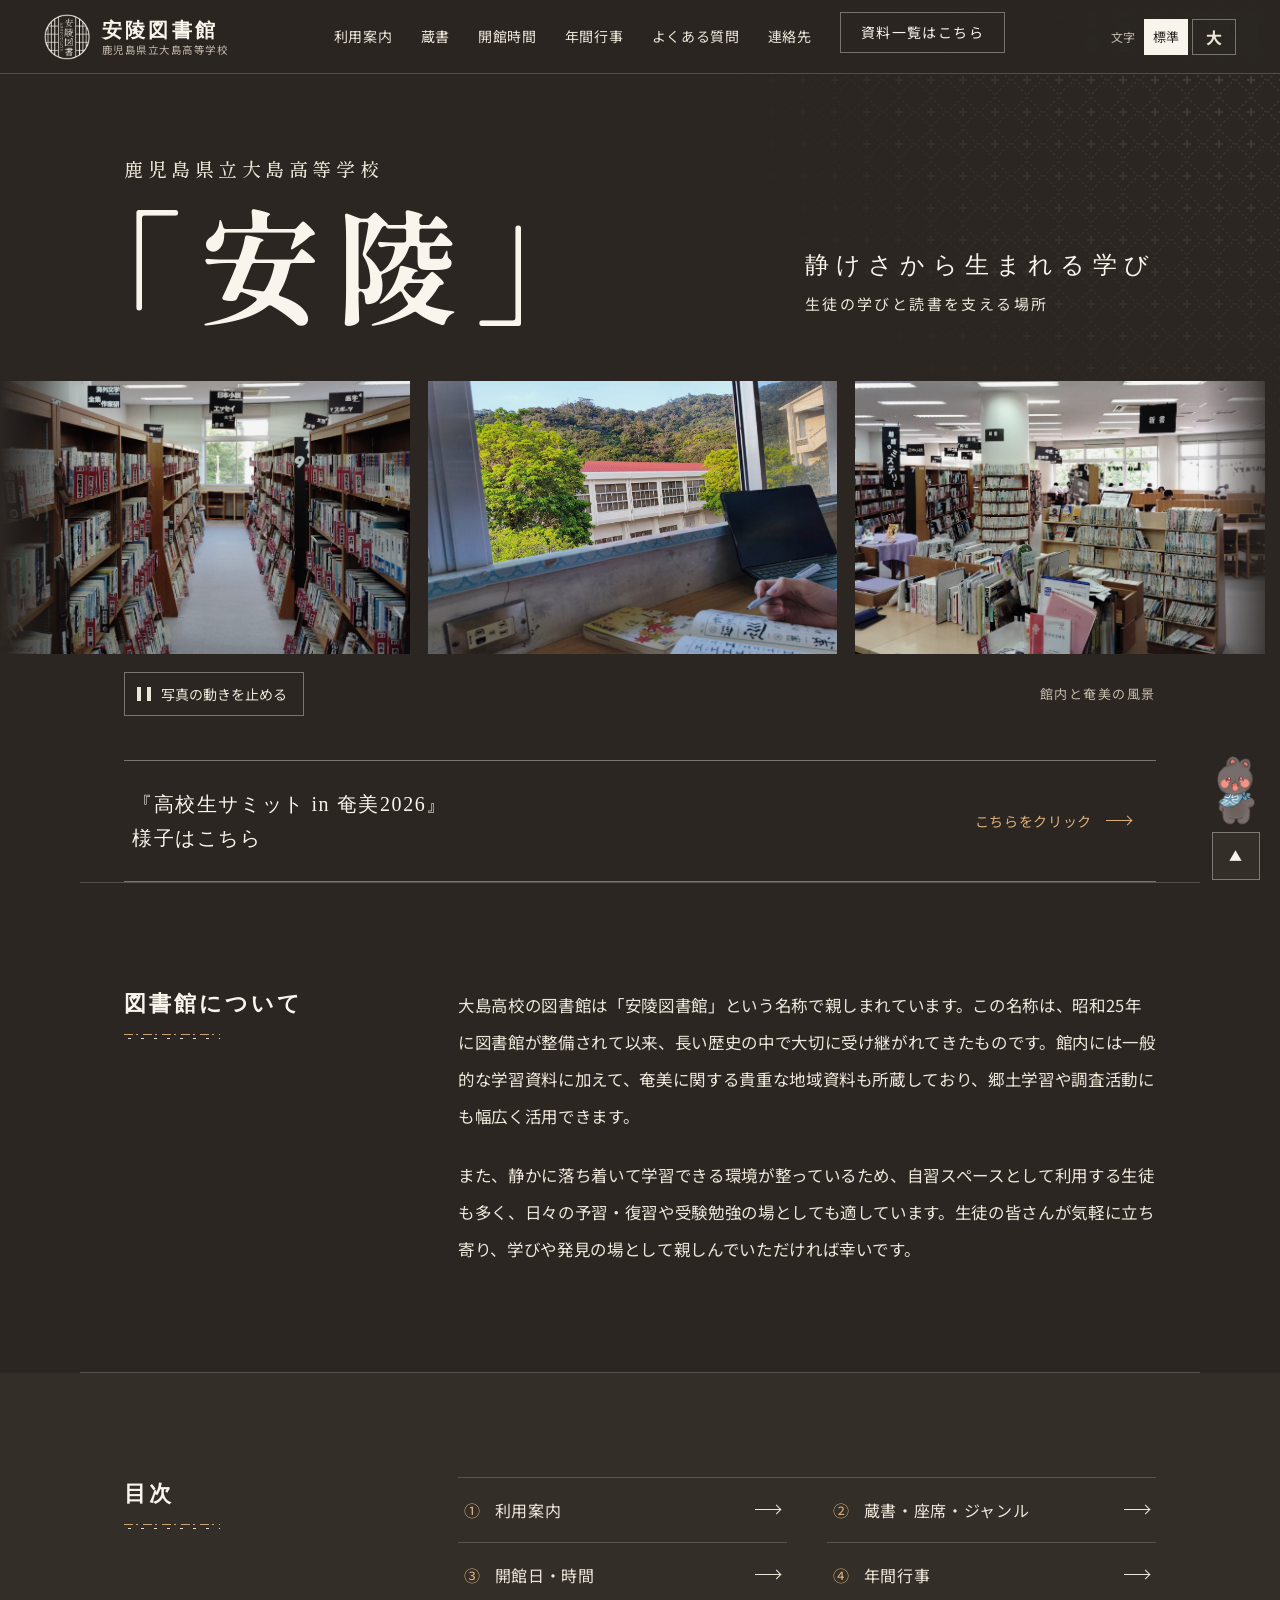
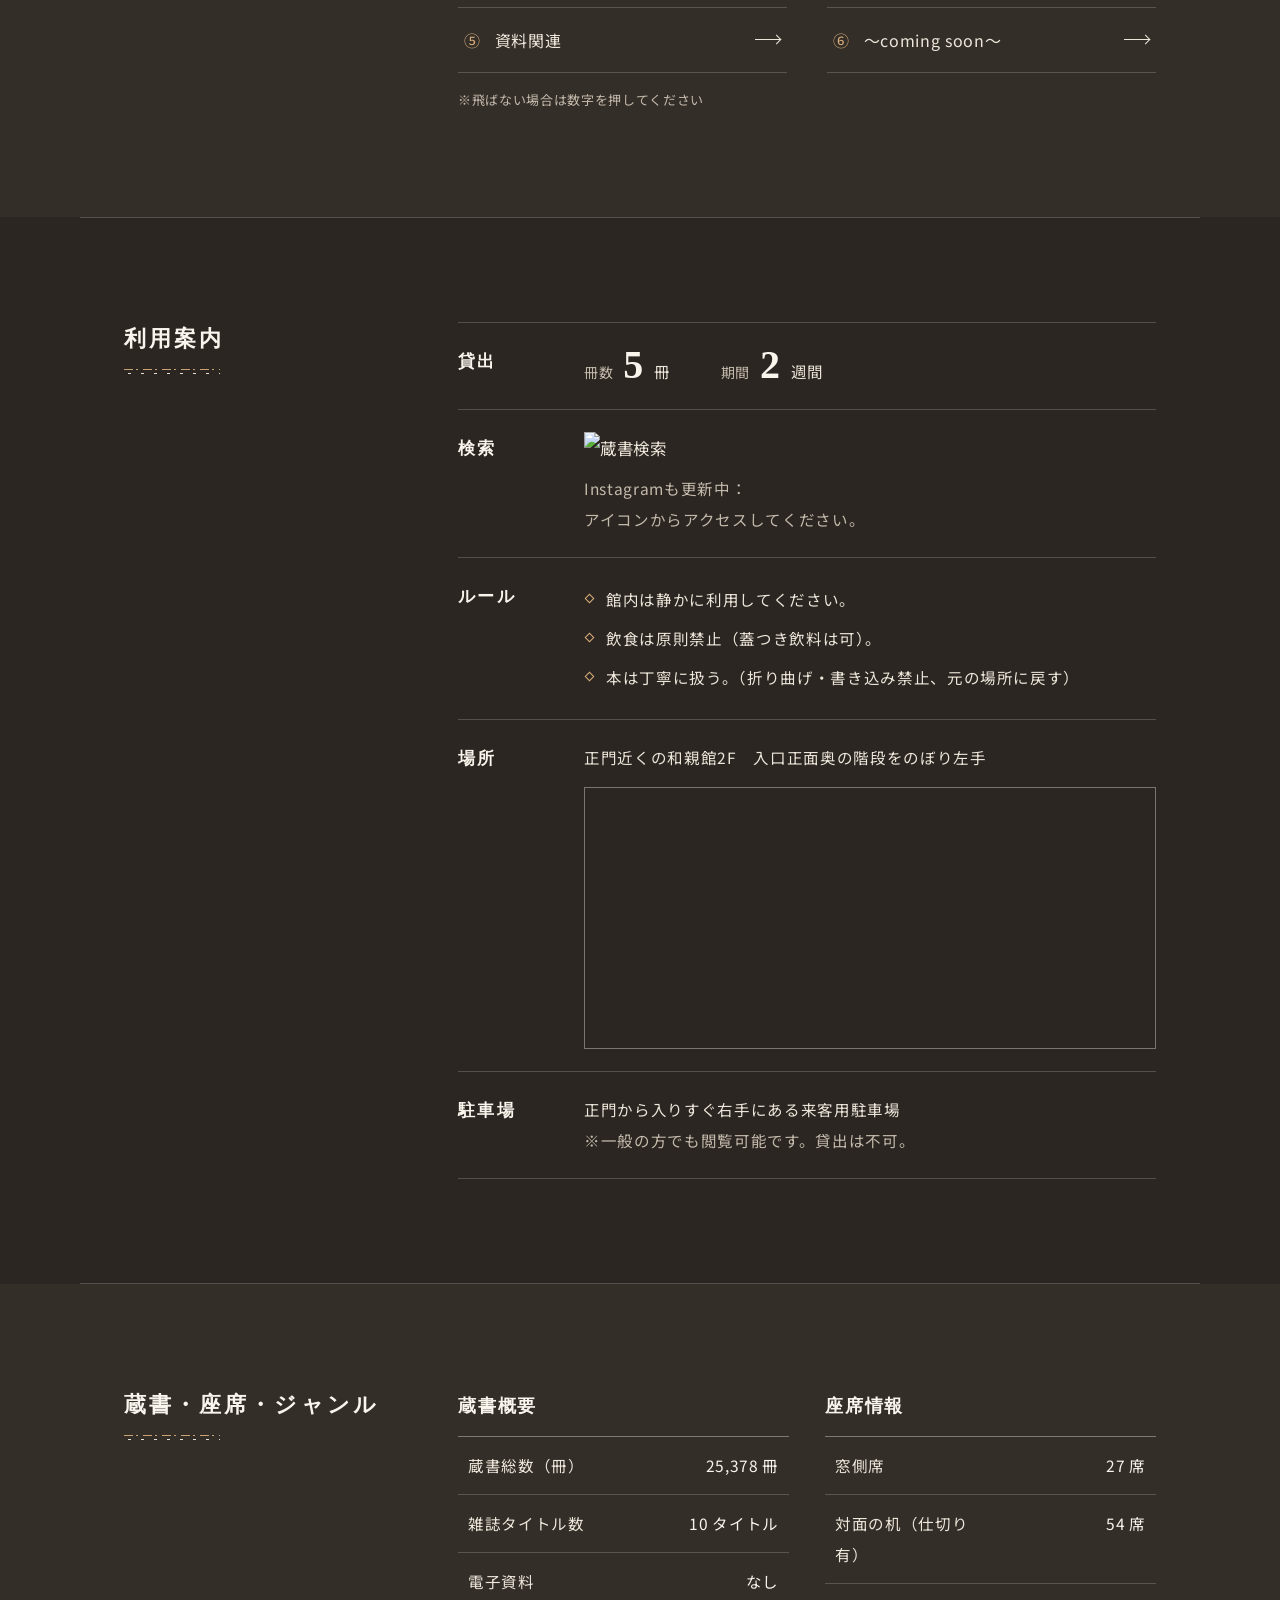
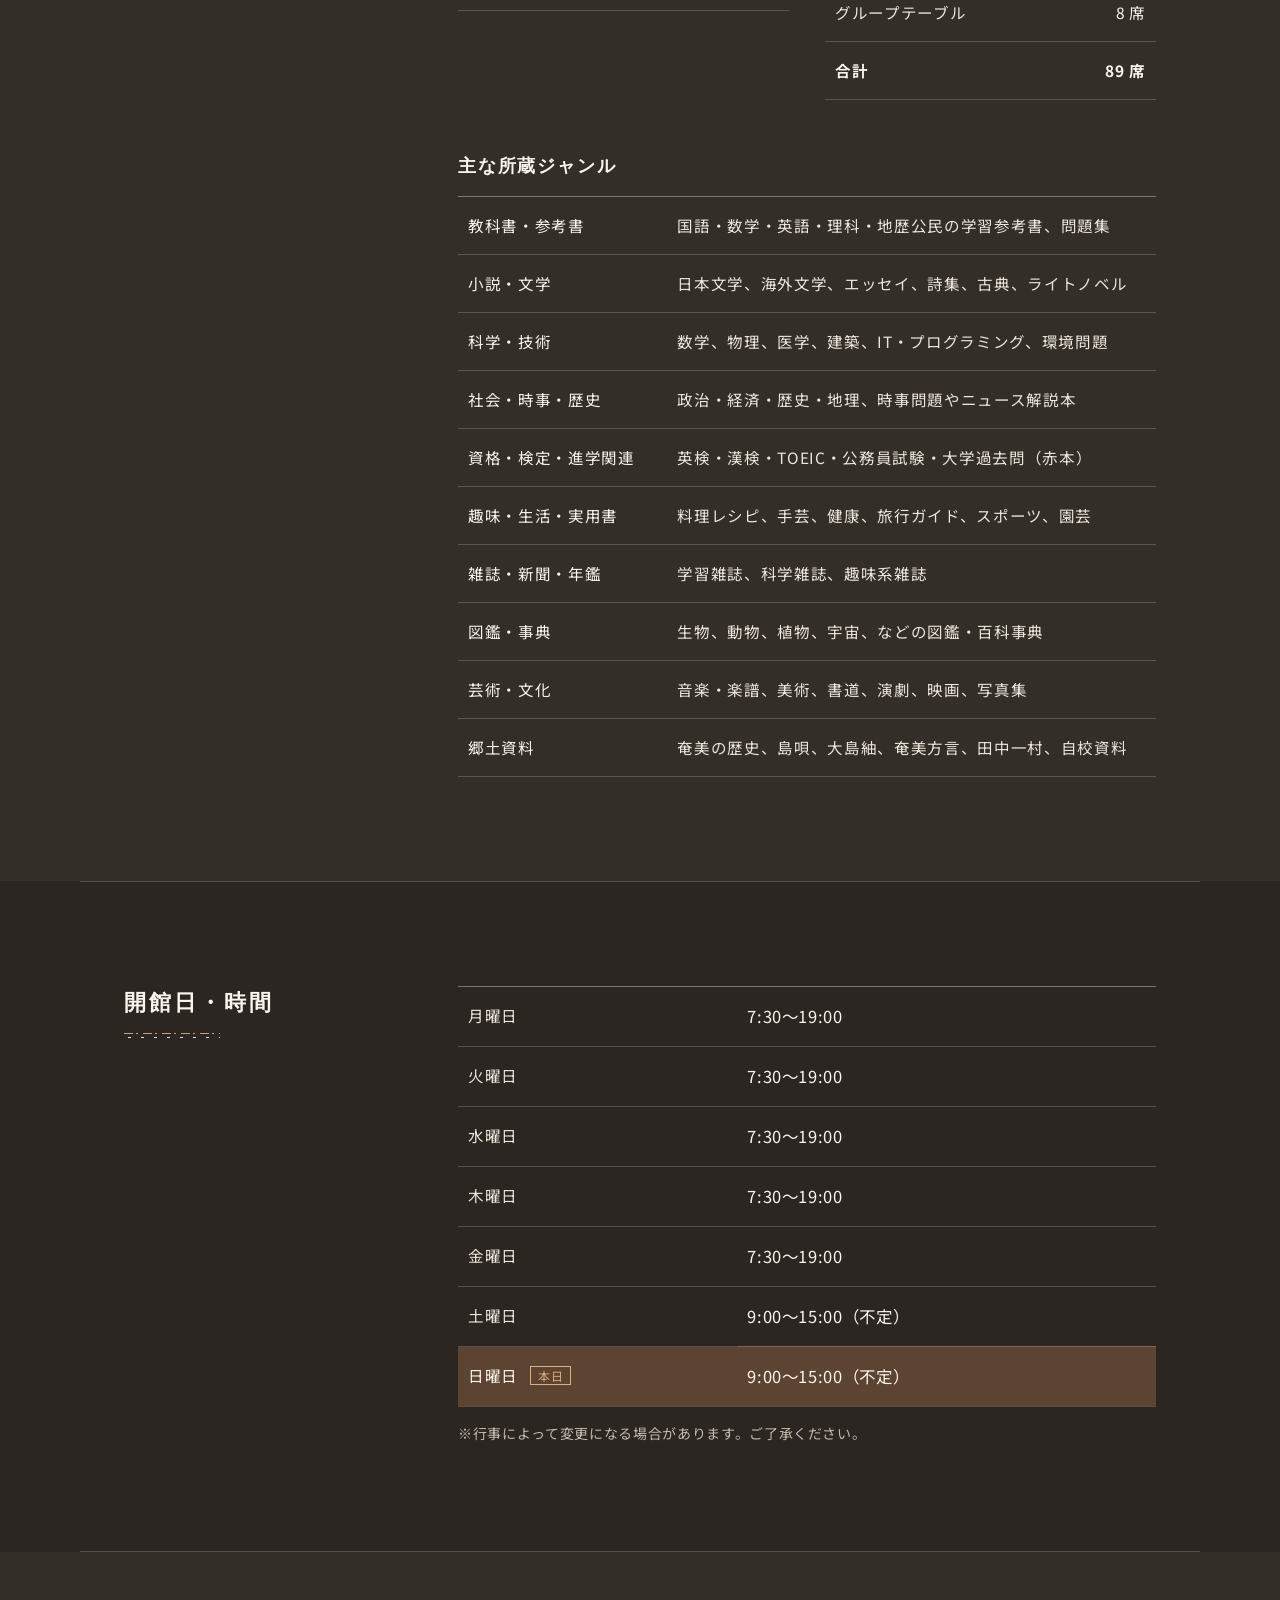
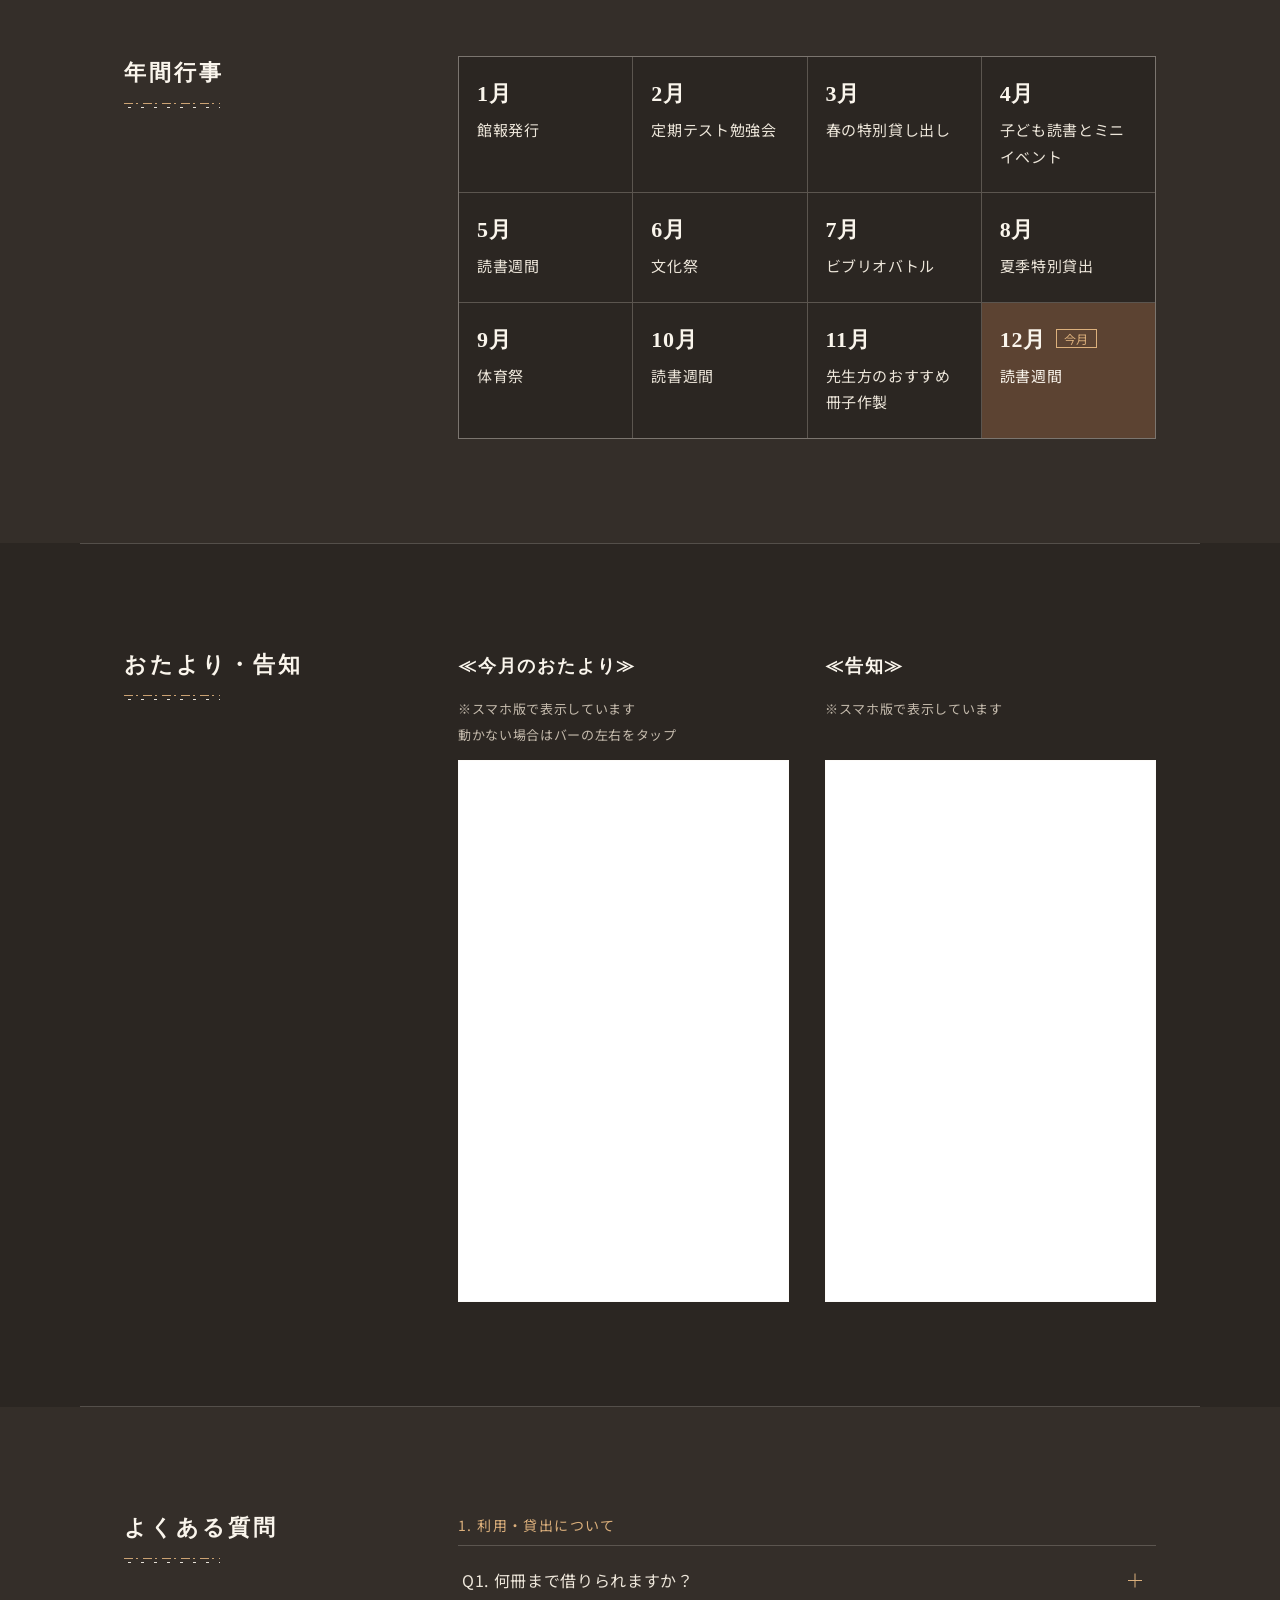
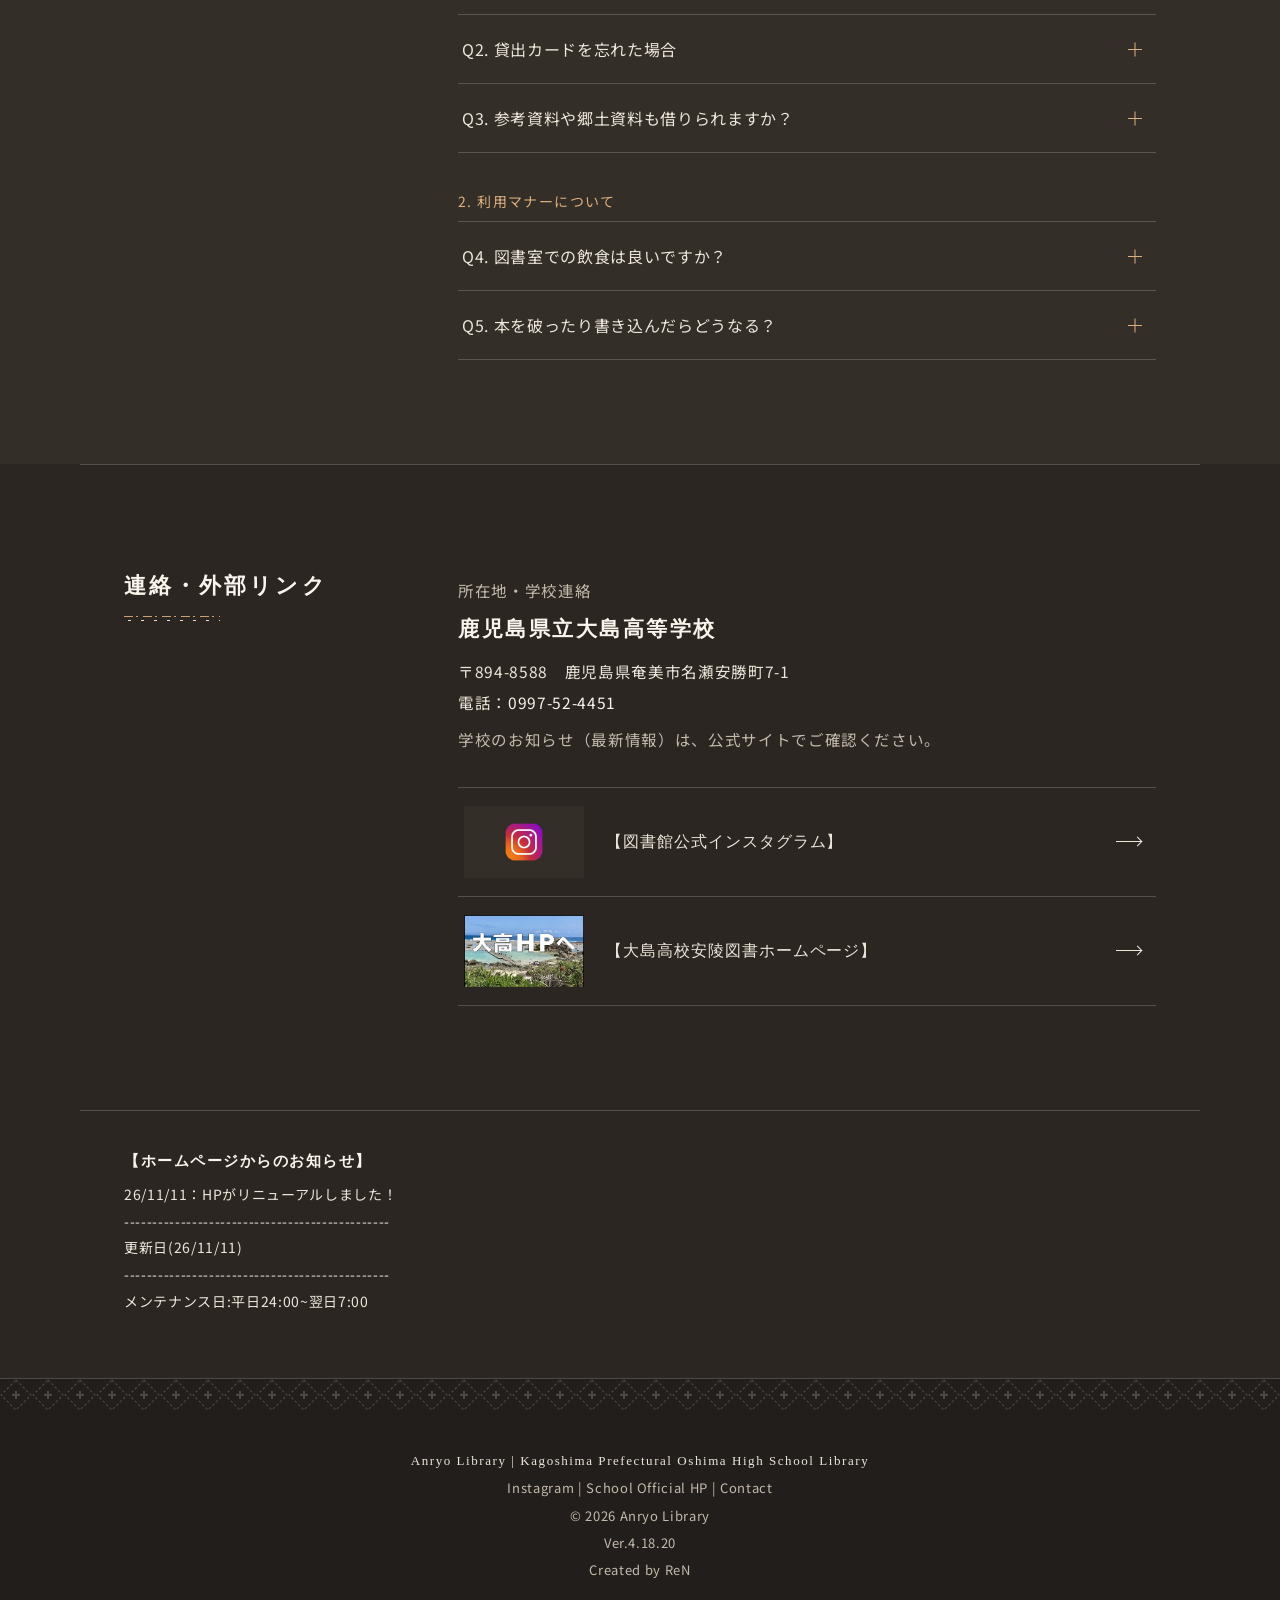
==== commit 81ea0da5: "Add files via upload" ====
--- a/index.html
+++ b/index.html
@@ -123,18 +123,18 @@
     </div>
 
     <!-- 流れる写真
-         ・写真を替えるとき：slides/web/ に英数字の名前で画像を入れて、src="" を書き換える
+         ・写真を替えるとき：slides/ に英数字の名前で画像を入れて、src="" を書き換える
          ・写真を増やすとき：<li>…</li> の行をコピーして増やす（何枚でもOK）
          ・写真はすべて同じ大きさ（横3：縦2）に自動で切りそろえて表示されます -->
     <div class="strip" aria-hidden="true">
       <ul class="strip-track">
-        <li><img src="slides/web/1.jpg" width="1400" height="788"  alt="" loading="eager" decoding="async"></li>
-        <li><img src="slides/web/2.jpg" width="1400" height="1050" alt="" loading="eager" decoding="async"></li>
-        <li><img src="slides/web/3.jpg" width="1400" height="787"  alt="" loading="eager" decoding="async"></li>
-        <li><img src="slides/web/4.jpg" width="1400" height="1050" alt="" loading="eager" decoding="async"></li>
-        <li><img src="slides/web/5.jpg" width="1400" height="788"  alt="" loading="eager" decoding="async"></li>
-        <li><img src="slides/web/6.jpg" width="1400" height="788"  alt="" loading="eager" decoding="async"></li>
-        <li><img src="slides/web/7.jpg" width="1400" height="787"  alt="" loading="eager" decoding="async"></li>
+        <li><img src="slides/slide1.jpg" width="4080" height="2295" alt="" loading="eager" decoding="async"></li>
+        <li><img src="slides/slide2.jpg" width="1477" height="1108" alt="" loading="eager" decoding="async"></li>
+        <li><img src="slides/slide3.jpg" width="3993" height="2246" alt="" loading="eager" decoding="async"></li>
+        <li><img src="slides/slide4.jpg" width="1477" height="1108" alt="" loading="eager" decoding="async"></li>
+        <li><img src="slides/slide5.jpg" width="2094" height="1178" alt="" loading="eager" decoding="async"></li>
+        <li><img src="slides/slide6.jpg" width="3301" height="1857" alt="" loading="eager" decoding="async"></li>
+        <li><img src="slides/slide7.jpg" width="3727" height="2096" alt="" loading="eager" decoding="async"></li>
       </ul>
     </div>
 
